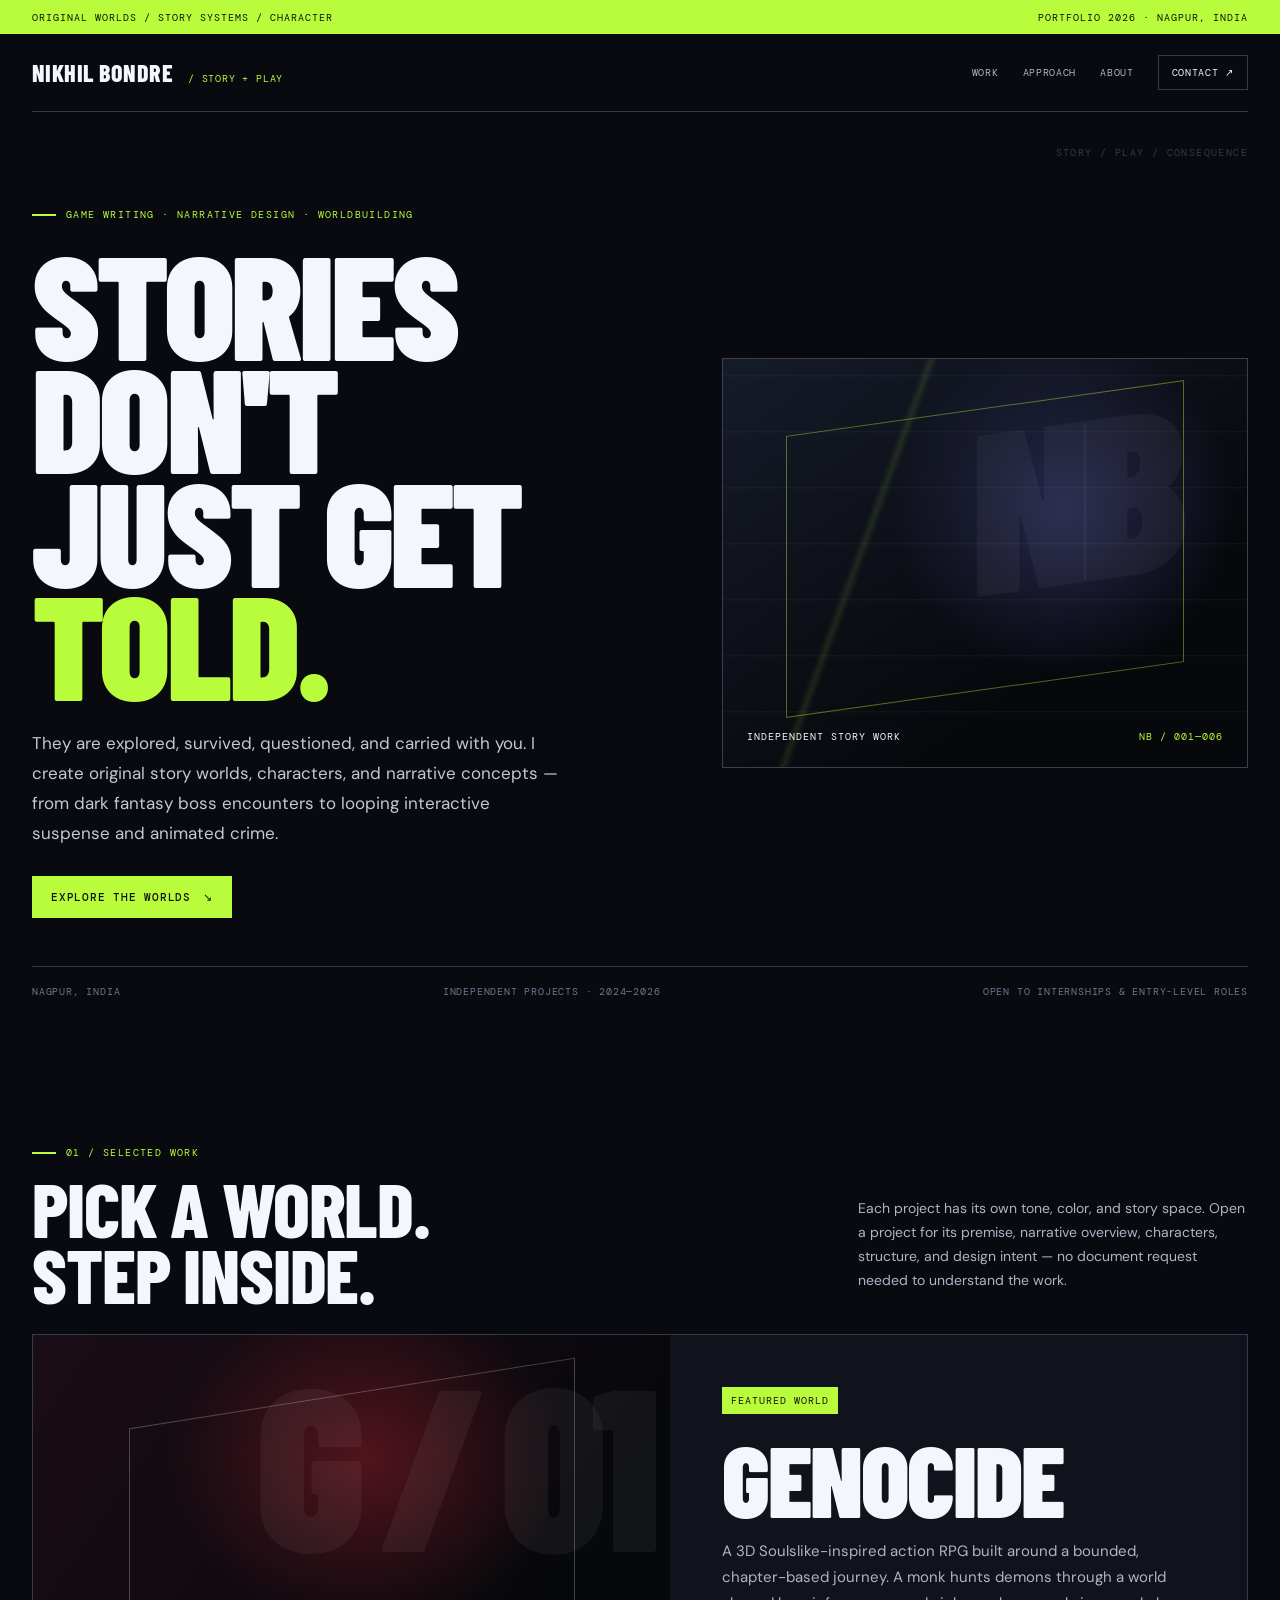
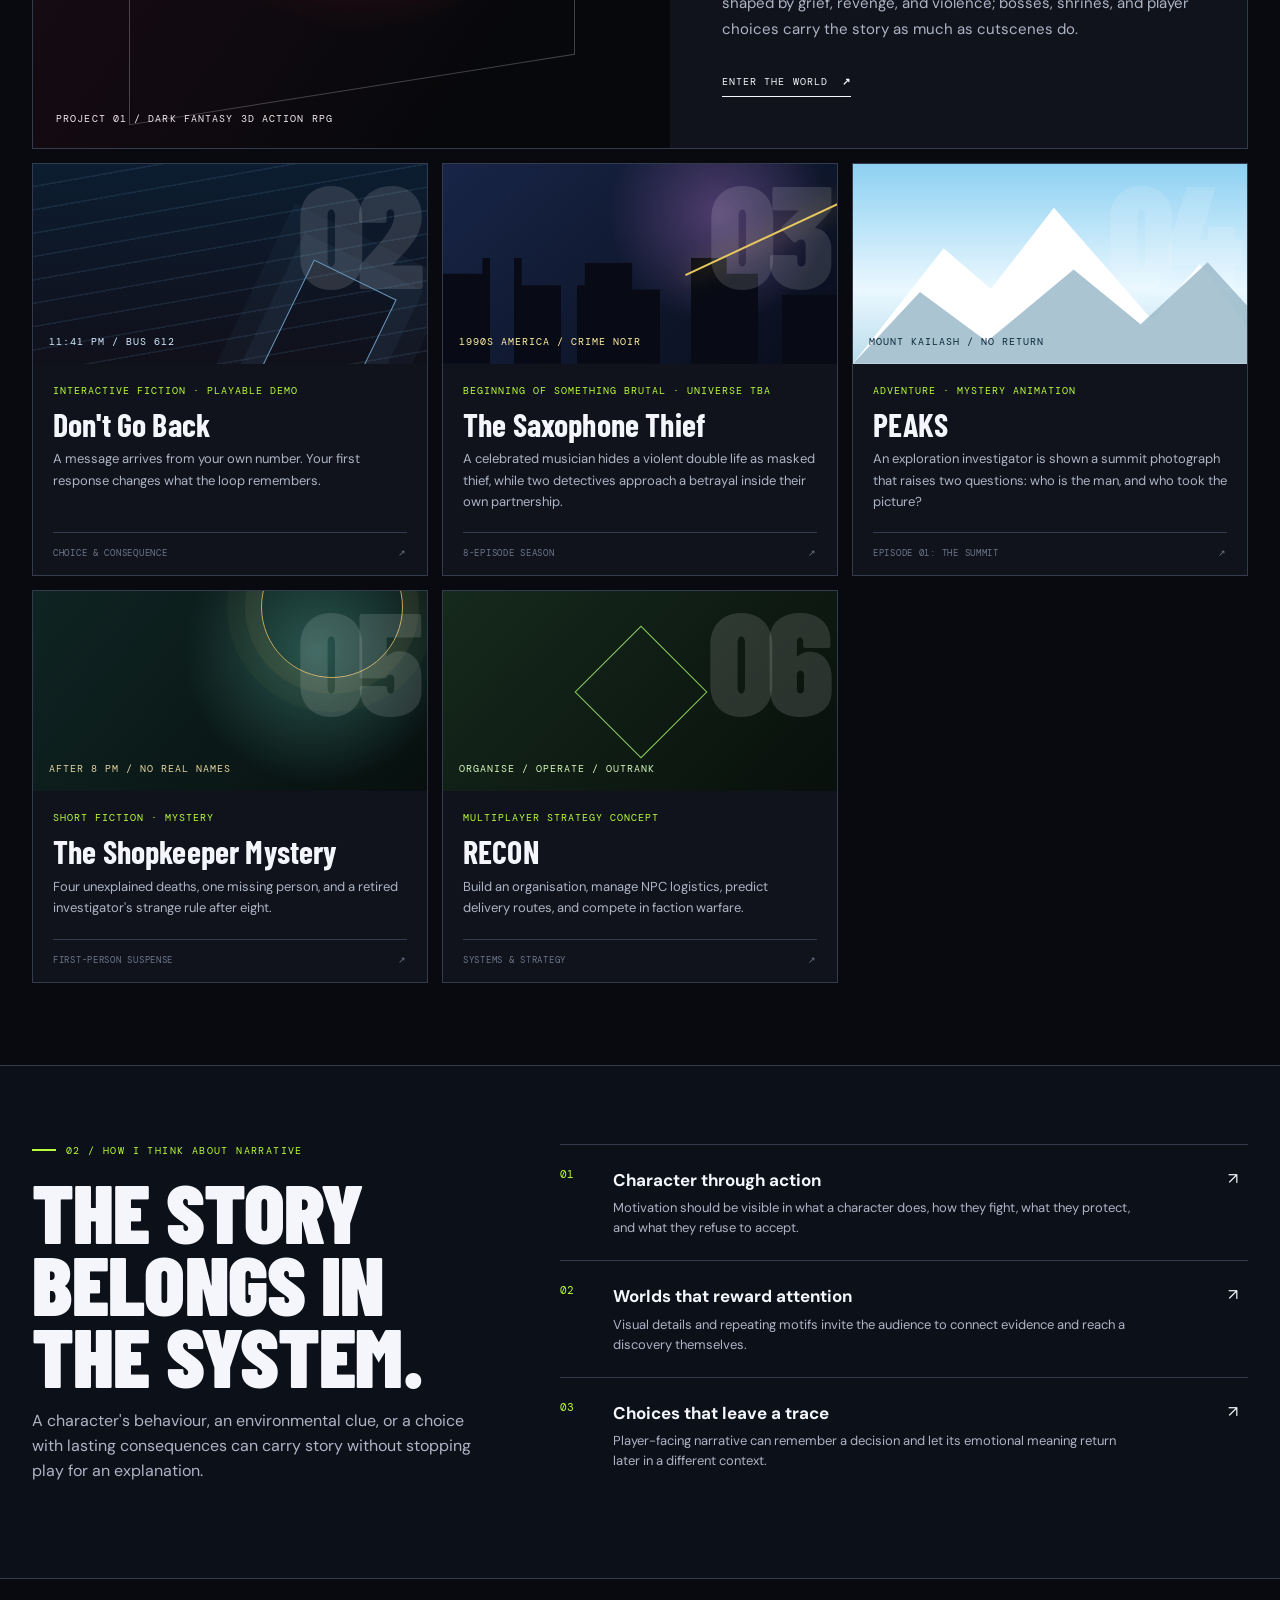
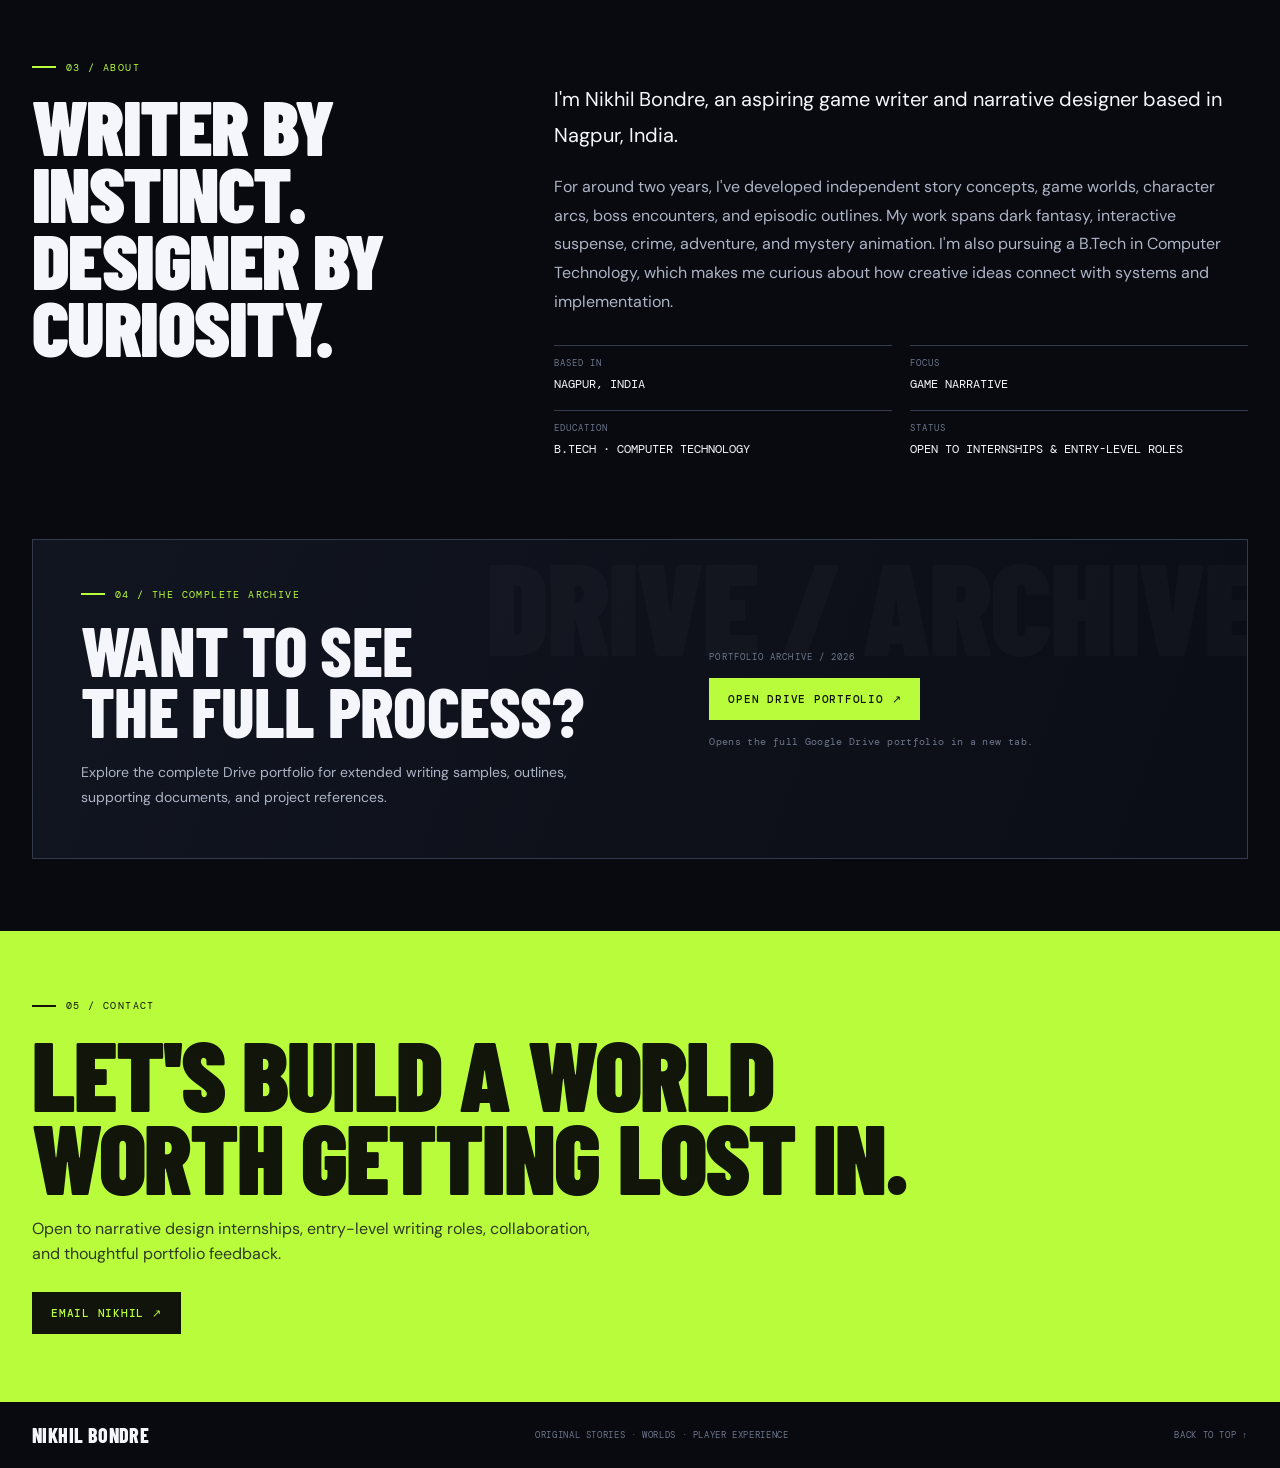
==== index.html @ 2c19df46 "Add files via upload" ====
<!doctype html><html lang="en"><head><meta charset="utf-8"><meta name="viewport" content="width=device-width,initial-scale=1"><meta name="description" content="Nikhil Bondre — original game narrative, interactive fiction, animation writing and worldbuilding."><meta name="theme-color" content="#080a10"><title>Nikhil Bondre — Game Writer & Narrative Designer | Nikhil Bondre</title><link rel="stylesheet" href="styles.css"></head><body class="theme-home" id="top"><div class="topline"><span>ORIGINAL WORLDS / STORY SYSTEMS / CHARACTER</span><span>PORTFOLIO 2026 · NAGPUR, INDIA</span></div><header class="nav wrap"><a class="brand" href="index.html">NIKHIL BONDRE<em> / STORY + PLAY</em></a><button class="menu-toggle" aria-expanded="false" aria-label="Open menu">MENU ☰</button><nav class="navlinks"><a href="index.html#work">WORK</a><a href="index.html#approach">APPROACH</a><a href="index.html#about">ABOUT</a><a class="contact-link" href="index.html#contact">CONTACT ↗</a></nav></header><main><section class="home-hero wrap"><div><div class="eyebrow">GAME WRITING · NARRATIVE DESIGN · WORLDBUILDING</div><h1>Stories don't<br>just get <span>told.</span></h1><p class="home-copy">They are explored, survived, questioned, and carried with you. I create original story worlds, characters, and narrative concepts — from dark fantasy boss encounters to looping interactive suspense and animated crime.</p><a class="button" href="#work">EXPLORE THE WORLDS <span>↘</span></a></div><div class="home-showcase"><div class="showcase-mark"></div><div class="showcase-caption"><span>INDEPENDENT STORY WORK</span><strong>NB / 001—006</strong></div></div><div class="hero-strip"><span>NAGPUR, INDIA</span><span>INDEPENDENT PROJECTS · 2024—2026</span><span>OPEN TO INTERNSHIPS & ENTRY-LEVEL ROLES</span></div></section>
<section class="section wrap" id="work"><div class="section-head"><div><div class="eyebrow">01 / SELECTED WORK</div><h2>Pick a world.<br>Step inside.</h2></div><p>Each project has its own tone, color, and story space. Open a project for its premise, narrative overview, characters, structure, and design intent — no document request needed to understand the work.</p></div>
<a class="feature-project" href="genocide.html"><div class="feature-art genocide-art"><span class="art-label">PROJECT 01 / DARK FANTASY 3D ACTION RPG</span></div><div class="feature-copy"><span class="tag">FEATURED WORLD</span><h3>GENOCIDE</h3><p>A 3D Soulslike-inspired action RPG built around a bounded, chapter-based journey. A monk hunts demons through a world shaped by grief, revenge, and violence; bosses, shrines, and player choices carry the story as much as cutscenes do.</p><span class="text-link">ENTER THE WORLD <b>↗</b></span></div></a>
<div class="project-grid">
<a class="project-card" href="dont-go-back.html"><div class="project-art loop-art"><span class="poster-index">02</span><span class="art-caption">11:41 PM / BUS 612</span></div><div class="card-info"><span class="meta">INTERACTIVE FICTION · PLAYABLE DEMO</span><h3>Don't Go Back</h3><p>A message arrives from your own number. Your first response changes what the loop remembers.</p><div class="card-bottom"><span>CHOICE & CONSEQUENCE</span><span>↗</span></div></div></a>
<a class="project-card" href="saxophone-thief.html"><div class="project-art noir-art"><span class="poster-index">03</span><span class="art-caption">1990s AMERICA / CRIME NOIR</span></div><div class="card-info"><span class="meta">BEGINNING OF SOMETHING BRUTAL · UNIVERSE TBA</span><h3>The Saxophone Thief</h3><p>A celebrated musician hides a violent double life as masked thief, while two detectives approach a betrayal inside their own partnership.</p><div class="card-bottom"><span>8-EPISODE SEASON</span><span>↗</span></div></div></a>
<a class="project-card" href="peaks.html"><div class="project-art peaks-art"><span class="poster-index">04</span><span class="art-caption">MOUNT KAILASH / NO RETURN</span></div><div class="card-info"><span class="meta">ADVENTURE · MYSTERY ANIMATION</span><h3>PEAKS</h3><p>An exploration investigator is shown a summit photograph that raises two questions: who is the man, and who took the picture?</p><div class="card-bottom"><span>EPISODE 01: THE SUMMIT</span><span>↗</span></div></div></a>
<a class="project-card" href="shopkeeper-mystery.html"><div class="project-art mystery-art"><span class="poster-index">05</span><span class="art-caption">AFTER 8 PM / NO REAL NAMES</span></div><div class="card-info"><span class="meta">SHORT FICTION · MYSTERY</span><h3>The Shopkeeper Mystery</h3><p>Four unexplained deaths, one missing person, and a retired investigator's strange rule after eight.</p><div class="card-bottom"><span>FIRST-PERSON SUSPENSE</span><span>↗</span></div></div></a>
<a class="project-card" href="recon.html"><div class="project-art recon-art"><span class="poster-index">06</span><span class="art-caption">ORGANISE / OPERATE / OUTRANK</span></div><div class="card-info"><span class="meta">MULTIPLAYER STRATEGY CONCEPT</span><h3>RECON</h3><p>Build an organisation, manage NPC logistics, predict delivery routes, and compete in faction warfare.</p><div class="card-bottom"><span>SYSTEMS & STRATEGY</span><span>↗</span></div></div></a>
</div></section>
<section class="approach" id="approach"><div class="wrap approach-grid"><div><div class="eyebrow">02 / HOW I THINK ABOUT NARRATIVE</div><h2>The story<br>belongs in<br>the system.</h2><p class="lead">A character's behaviour, an environmental clue, or a choice with lasting consequences can carry story without stopping play for an explanation.</p></div><div><article class="principle"><span class="idx">01</span><div><h3>Character through action</h3><p>Motivation should be visible in what a character does, how they fight, what they protect, and what they refuse to accept.</p></div><span>↗</span></article><article class="principle"><span class="idx">02</span><div><h3>Worlds that reward attention</h3><p>Visual details and repeating motifs invite the audience to connect evidence and reach a discovery themselves.</p></div><span>↗</span></article><article class="principle"><span class="idx">03</span><div><h3>Choices that leave a trace</h3><p>Player-facing narrative can remember a decision and let its emotional meaning return later in a different context.</p></div><span>↗</span></article></div></div></section>
<section class="section wrap" id="about"><div class="about-grid"><div><div class="eyebrow">03 / ABOUT</div><h2>Writer by instinct.<br>Designer by curiosity.</h2></div><div class="about-copy"><p class="lead">I'm Nikhil Bondre, an aspiring game writer and narrative designer based in Nagpur, India.</p><p>For around two years, I've developed independent story concepts, game worlds, character arcs, boss encounters, and episodic outlines. My work spans dark fantasy, interactive suspense, crime, adventure, and mystery animation. I'm also pursuing a B.Tech in Computer Technology, which makes me curious about how creative ideas connect with systems and implementation.</p><div class="facts"><div><span>BASED IN</span><strong>NAGPUR, INDIA</strong></div><div><span>FOCUS</span><strong>GAME NARRATIVE</strong></div><div><span>EDUCATION</span><strong>B.TECH · COMPUTER TECHNOLOGY</strong></div><div><span>STATUS</span><strong>OPEN TO INTERNSHIPS & ENTRY-LEVEL ROLES</strong></div></div></div></div></section>
<section class="drive-section" id="drive-portfolio"><div class="wrap drive-panel"><div class="drive-copy"><div class="eyebrow">04 / THE COMPLETE ARCHIVE</div><h2>Want to see<br>the full process?</h2><p>Explore the complete Drive portfolio for extended writing samples, outlines, supporting documents, and project references.</p></div><div class="drive-action"><span class="drive-index">PORTFOLIO ARCHIVE / 2026</span><a class="button" href="https://drive.google.com/drive/folders/1f-iVO3YMCcOyGl1gCghWWLnx4gB9Ek21?usp=drive_link" target="_blank" rel="noopener noreferrer">OPEN DRIVE PORTFOLIO ↗</a><small>Opens the full Google Drive portfolio in a new tab.</small></div></div></section><section class="contact" id="contact"><div class="wrap"><div class="eyebrow">05 / CONTACT</div><h2>Let's build a world<br>worth getting lost in.</h2><p>Open to narrative design internships, entry-level writing roles, collaboration, and thoughtful portfolio feedback.</p><a class="button" href="mailto:nikhilbondre.work@gmail.com?subject=Game%20Narrative%20%2F%20Writing%20Opportunity">EMAIL NIKHIL ↗</a></div></section></main><footer class="wrap"><a class="brand" href="index.html">NIKHIL BONDRE</a><span>ORIGINAL STORIES · WORLDS · PLAYER EXPERIENCE</span><a href="#top">BACK TO TOP ↑</a></footer><script src="script.js"></script></body></html>
---- styles.css ----
@import url('https://fonts.googleapis.com/css2?family=Barlow+Condensed:wght@500;600;700;800;900&family=DM+Mono:wght@400;500&family=DM+Sans:wght@400;500;600;700&family=Space+Grotesk:wght@400;500;600;700&display=swap');
:root{--bg:#080a10;--panel:#111520;--panel-2:#171c29;--ink:#f4f6fb;--muted:#adb4c5;--soft:#6d778b;--line:#333b4c;--accent:#b9fc3b;--accent2:#6258ff;--display:'Barlow Condensed',Impact,sans-serif;--sans:'Space Grotesk',Arial,sans-serif;--mono:'DM Mono',monospace;--body:'DM Sans',Arial,sans-serif;--max:1240px}
*{box-sizing:border-box}html{scroll-behavior:smooth;scroll-padding-top:90px}body{margin:0;background:var(--bg);color:var(--ink);font-family:var(--body);line-height:1.55;-webkit-font-smoothing:antialiased;overflow-x:hidden}a{color:inherit;text-decoration:none}button{font:inherit;cursor:pointer}.wrap{width:min(var(--max),calc(100% - 64px));margin-inline:auto}.topline{height:34px;background:var(--accent);color:#11150a;display:flex;justify-content:space-between;align-items:center;padding:0 max(32px,calc((100% - var(--max))/2));font:10px var(--mono);letter-spacing:.1em;text-transform:uppercase}.topline span:last-child{text-align:right}.nav{display:flex;align-items:center;justify-content:space-between;gap:20px;padding:21px 0;border-bottom:1px solid var(--line);position:relative;z-index:5}.brand{font:800 24px/1 var(--display);letter-spacing:.02em;text-transform:uppercase;white-space:nowrap}.brand em{color:var(--accent);font:10px var(--mono);font-style:normal;letter-spacing:.08em;margin-left:8px}.navlinks{display:flex;gap:24px;align-items:center;font:10px var(--mono);letter-spacing:.07em;text-transform:uppercase}.navlinks a{color:var(--muted);transition:color .2s}.navlinks a:hover{color:var(--accent)}.navlinks .contact-link{color:var(--ink);border:1px solid var(--line);padding:10px 13px}.menu-toggle{display:none;background:transparent;border:1px solid var(--line);color:var(--ink);padding:8px 10px}.eyebrow{font:10px var(--mono);letter-spacing:.14em;text-transform:uppercase;color:var(--accent);display:flex;align-items:center;gap:10px}.eyebrow:before{content:'';width:24px;height:2px;background:currentColor}.muted{color:var(--muted)}.text-link{display:inline-flex;gap:14px;align-items:center;font:10px var(--mono);text-transform:uppercase;letter-spacing:.11em;border-bottom:1px solid currentColor;padding-bottom:8px}.text-link:hover{color:var(--accent)}.button{display:inline-flex;align-items:center;justify-content:center;gap:12px;background:var(--accent);color:#10130b;padding:13px 18px;font:500 11px var(--mono);letter-spacing:.07em;text-transform:uppercase;border:1px solid var(--accent);transition:transform .2s,background .2s}.button:hover{transform:translateY(-2px);background:#d5ff7d}.button.outline{background:transparent;color:var(--ink);border-color:var(--line)}.button.outline:hover{border-color:var(--accent);color:var(--accent)}
/* Homepage: creative workspace, project tiles each use their own visual world. */
.home-hero{padding:96px 0 66px;position:relative;display:grid;grid-template-columns:1.1fr .9fr;gap:48px;align-items:center}.home-hero:after{content:'STORY / PLAY / CONSEQUENCE';position:absolute;right:0;top:34px;color:#32394a;font:10px var(--mono);letter-spacing:.14em}.home-hero h1{font:900 clamp(72px,11.5vw,150px)/.77 var(--display);letter-spacing:-.025em;text-transform:uppercase;margin:25px 0 30px;max-width:800px}.home-hero h1 span{color:var(--accent);display:block}.home-copy{font-size:17px;line-height:1.75;max-width:540px;color:#c2c8d5;margin-bottom:28px}.home-showcase{min-height:410px;position:relative;border:1px solid #3a4050;overflow:hidden;background:radial-gradient(circle at 65% 36%,#25264b 0,transparent 40%),linear-gradient(145deg,#161b29,#07080c 70%);display:flex;align-items:flex-end;padding:24px}.home-showcase:before{content:'';position:absolute;inset:0;background:linear-gradient(110deg,transparent 30%,rgba(185,252,59,.1) 31%,transparent 32%),repeating-linear-gradient(0deg,transparent 0 54px,rgba(255,255,255,.03) 55px 56px)}.showcase-mark{position:absolute;inset:12% 12% 19%;border:1px solid rgba(185,252,59,.4);transform:skewY(-8deg)}.showcase-mark:before{content:'NB';position:absolute;right:2%;top:1%;font:900 clamp(130px,18vw,230px)/.8 var(--display);color:rgba(255,255,255,.045);letter-spacing:-.06em}.showcase-caption{position:relative;z-index:1;display:flex;justify-content:space-between;gap:20px;width:100%;font:10px var(--mono);letter-spacing:.1em;text-transform:uppercase}.showcase-caption strong{color:var(--accent);font-weight:400}.hero-strip{grid-column:1/-1;display:flex;justify-content:space-between;gap:16px;flex-wrap:wrap;padding-top:18px;border-top:1px solid var(--line);color:var(--soft);font:10px var(--mono);letter-spacing:.08em;text-transform:uppercase}.section{padding:82px 0}.section-head{display:flex;justify-content:space-between;align-items:end;gap:30px;margin-bottom:28px}.section-head h2{font:800 clamp(42px,6vw,78px)/.86 var(--display);text-transform:uppercase;letter-spacing:-.015em;margin:15px 0 0}.section-head p{max-width:390px;color:var(--muted);font-size:14px;line-height:1.7}.feature-project{display:grid;grid-template-columns:1.05fr .95fr;min-height:395px;border:1px solid var(--line);background:#10131c;overflow:hidden;transition:border-color .2s,transform .2s}.feature-project:hover{border-color:var(--accent);transform:translateY(-3px)}.feature-art{position:relative;min-height:340px;display:flex;align-items:flex-end;padding:23px;isolation:isolate;overflow:hidden;background:#100e14}.feature-art.genocide-art{background:radial-gradient(ellipse at 52% 30%,rgba(137,27,41,.55),transparent 42%),linear-gradient(125deg,#1b0d15,#07080b 75%)}.feature-art.genocide-art:before{content:'G / 01';position:absolute;right:4%;top:8%;font:900 clamp(130px,18vw,235px)/.8 var(--display);color:rgba(255,255,255,.05);letter-spacing:-.07em}.feature-art:after{content:'';position:absolute;inset:14% 15%;border:1px solid rgba(255,255,255,.23);transform:skewY(-9deg);z-index:-1}.art-label{font:10px var(--mono);letter-spacing:.11em;color:#f0e9ed;text-transform:uppercase}.feature-copy{align-self:center;padding:clamp(26px,4vw,56px)}.tag{display:inline-block;font:10px var(--mono);letter-spacing:.1em;text-transform:uppercase;padding:7px 9px;background:var(--accent);color:#10130b}.feature-copy h3{font:900 clamp(56px,8vw,100px)/.82 var(--display);letter-spacing:-.02em;margin:23px 0 19px;text-transform:uppercase}.feature-copy p{color:var(--muted);font-size:15px;line-height:1.75;max-width:500px;margin:0 0 25px}.project-grid{display:grid;grid-template-columns:repeat(3,1fr);gap:14px;margin-top:14px}.project-card{border:1px solid var(--line);background:#10131b;display:flex;flex-direction:column;min-width:0;transition:transform .2s,border-color .2s}.project-card:hover{transform:translateY(-4px);border-color:var(--tile-accent,var(--accent))}.project-art{height:200px;position:relative;overflow:hidden;display:flex;align-items:flex-end;padding:16px;background:var(--tile-bg,#172133)}.project-art .poster-index{position:absolute;right:12px;top:2px;font:900 clamp(92px,12vw,145px)/.9 var(--display);color:rgba(255,255,255,.13);letter-spacing:-.06em}.project-art .art-caption{position:relative;z-index:2;font:10px var(--mono);letter-spacing:.1em;text-transform:uppercase;color:var(--poster-ink,#f5f7fa)}.project-art:before,.project-art:after{content:'';position:absolute;pointer-events:none}.project-art.loop-art{--tile-bg:#091421;--tile-accent:#8bc8f5;--poster-ink:#d4ecff;background:linear-gradient(180deg,#0c1d31,#10101a)}.loop-art:before{inset:0;background:repeating-linear-gradient(170deg,transparent 0 21px,rgba(125,186,232,.11) 22px 23px)}.loop-art:after{width:90px;height:150px;right:15%;bottom:-60px;border:1px solid #6b9cc3;transform:rotate(26deg);box-shadow:0 0 0 20px rgba(101,153,196,.07),0 0 0 42px rgba(101,153,196,.05)}.project-art.peaks-art{--tile-bg:#8ec9e9;--tile-accent:#8bcff2;--poster-ink:#09283b;background:linear-gradient(#8ed0f2,#eaf8ff 63%,#b9ddeb)}.peaks-art:before{bottom:0;left:0;width:100%;height:78%;background:#fff;clip-path:polygon(0 100%,23% 26%,35% 52%,51% 0,76% 72%,88% 36%,100% 76%,100% 100%)}.peaks-art:after{bottom:0;left:0;width:100%;height:62%;background:#9dbacb;clip-path:polygon(0 100%,17% 42%,34% 82%,56% 24%,73% 68%,90% 18%,100% 53%,100% 100%);opacity:.85}.project-art.noir-art{--tile-bg:#111629;--tile-accent:#e6c65f;--poster-ink:#fff0a3;background:radial-gradient(circle at 70% 25%,#4f3d6f,transparent 35%),linear-gradient(140deg,#182547,#080d1a)}.noir-art:before{inset:auto 0 0;height:53%;background:linear-gradient(90deg,#080b15 0 12%,transparent 12% 18%,#080b15 18% 30%,transparent 30% 34%,#080b15 34% 55%,transparent 55% 63%,#080b15 63% 80%,transparent 80% 86%,#080b15 86%);clip-path:polygon(0 15%,10% 15%,10% 0,20% 0,20% 26%,36% 26%,36% 5%,48% 5%,48% 30%,62% 30%,62% 0,72% 0,72% 15%,85% 15%,85% 35%,100% 35%,100% 100%,0 100%)}.noir-art:after{width:180px;height:2px;background:#e6c65f;box-shadow:0 0 24px #f0bf52;top:36%;right:-20px;transform:rotate(-25deg)}.project-art.mystery-art{--tile-bg:#0c1a19;--tile-accent:#ceae60;--poster-ink:#e4d3a1;background:radial-gradient(circle at 72% 30%,#29564e,transparent 42%),linear-gradient(130deg,#0f2422,#07100f)}.mystery-art:before{width:140px;height:140px;border:1px solid #c7a85d;border-radius:50%;top:-55px;right:24px;box-shadow:0 0 0 16px rgba(199,168,93,.08),0 0 0 34px rgba(199,168,93,.04)}.project-art.recon-art{--tile-bg:#101912;--tile-accent:#b6ef6b;--poster-ink:#d6f7bb;background:linear-gradient(135deg,#16291d,#08100b)}.recon-art:before{inset:14px;background:linear-gradient(90deg,transparent 49%,rgba(160,234,110,.2) 50%,transparent 51%),linear-gradient(0deg,transparent 49%,rgba(160,234,110,.2) 50%,transparent 51%);background-size:36px 36px}.recon-art:after{width:92px;height:92px;border:1px solid #8bcf5b;left:calc(50% - 46px);top:calc(50% - 46px);transform:rotate(45deg)}.card-info{padding:20px 20px 16px;display:flex;flex-direction:column;flex:1}.card-info .meta{color:var(--tile-accent,var(--accent));font:10px var(--mono);letter-spacing:.1em;text-transform:uppercase}.card-info h3{font:700 32px/.98 var(--display);letter-spacing:.005em;margin:12px 0 8px}.card-info p{color:var(--muted);font-size:13px;line-height:1.65;margin:0 0 20px}.card-bottom{margin-top:auto;padding-top:14px;border-top:1px solid var(--line);display:flex;justify-content:space-between;gap:16px;color:var(--soft);font:9px var(--mono);letter-spacing:.08em;text-transform:uppercase}
.approach{background:#0c1018;border-block:1px solid var(--line)}.approach-grid{display:grid;grid-template-columns:.8fr 1.2fr;gap:70px;padding:78px 0}.approach-grid h2{font:900 clamp(48px,7vw,84px)/.86 var(--display);letter-spacing:-.01em;text-transform:uppercase;margin:18px 0}.approach-grid .lead{color:var(--muted);max-width:440px}.principle{display:grid;grid-template-columns:38px 1fr 20px;gap:15px;border-top:1px solid var(--line);padding:22px 0}.principle .idx{font:11px var(--mono);color:var(--accent)}.principle h3{font-size:17px;margin:0 0 5px}.principle p{font-size:13px;color:var(--muted);margin:0;max-width:520px}.about-grid{display:grid;grid-template-columns:.8fr 1.2fr;gap:60px}.about-grid h2{font:900 clamp(48px,7vw,78px)/.86 var(--display);letter-spacing:-.02em;text-transform:uppercase;margin:18px 0}.about-copy{color:var(--muted);line-height:1.8}.about-copy .lead{color:var(--ink);font-size:20px}.facts{display:grid;grid-template-columns:1fr 1fr;gap:18px;margin-top:28px}.facts div{border-top:1px solid var(--line);padding-top:11px}.facts span{display:block;color:var(--soft);font:9px var(--mono);letter-spacing:.1em}.facts strong{display:block;color:var(--ink);font:12px var(--mono);margin-top:7px}.contact{background:var(--accent);color:#11150a;padding:68px 0}.contact .eyebrow{color:#11150a}.contact h2{font:900 clamp(52px,8vw,98px)/.84 var(--display);letter-spacing:-.02em;text-transform:uppercase;margin:20px 0}.contact p{max-width:560px;color:#2e3a21;margin-bottom:25px}.contact .button{background:#10140a;border-color:#10140a;color:var(--accent)}footer{display:flex;justify-content:space-between;align-items:center;gap:18px;padding:23px 0;color:var(--soft);font:9px var(--mono);letter-spacing:.07em;text-transform:uppercase}footer .brand{color:var(--ink);font-size:20px}footer .brand em{display:none}
/* Shared project page layout; each page overrides the palette and its art. */
.project-hero{padding:38px 0 36px;position:relative}.back{font:10px var(--mono);letter-spacing:.08em;text-transform:uppercase;color:var(--accent)}.project-hero .eyebrow{margin-top:42px}.project-title{font:900 clamp(76px,13vw,168px)/.76 var(--display);letter-spacing:-.01em;text-transform:uppercase;margin:22px 0 24px}.project-dek{font-size:18px;color:var(--muted);line-height:1.7;max-width:780px;margin:0}.project-meta{display:flex;gap:9px;flex-wrap:wrap;margin-top:24px}.project-meta span{font:9px var(--mono);letter-spacing:.08em;padding:8px 10px;border:1px solid var(--line);color:var(--muted);text-transform:uppercase}.project-banner{margin-top:34px;min-height:220px;border:1px solid var(--line);position:relative;overflow:hidden;display:flex;align-items:flex-end;padding:23px;background:var(--banner-bg,linear-gradient(145deg,#151a25,#090b11))}.project-banner:before,.project-banner:after{content:'';position:absolute;pointer-events:none}.project-banner .banner-label{position:relative;z-index:1;font:10px var(--mono);letter-spacing:.12em;text-transform:uppercase;color:var(--banner-ink,var(--ink))}.page-content{display:grid;grid-template-columns:minmax(0,1fr) 270px;gap:54px;padding:48px 0 74px}.prose{max-width:880px;color:var(--muted);line-height:1.8;font-size:15px}.prose>h2{font:800 clamp(36px,4.3vw,56px)/.9 var(--display);text-transform:uppercase;letter-spacing:-.01em;color:var(--ink);margin:58px 0 18px}.prose>h2:first-child{margin-top:0}.prose h3{font:700 26px/1 var(--display);text-transform:uppercase;color:var(--accent);margin:32px 0 12px}.prose strong{color:var(--ink)}.prose p{margin:0 0 16px}.prose ul{padding-left:21px}.prose li{padding-left:5px;margin:7px 0}.prose li::marker{color:var(--accent)}.prose blockquote{margin:30px 0;padding:14px 0 14px 22px;border-left:3px solid var(--accent);font:600 clamp(24px,3.1vw,37px)/1.2 var(--display);color:var(--ink)}.chapter-list{display:grid;gap:10px;margin:24px 0}.chapter{border:1px solid var(--line);background:var(--panel);padding:18px 20px;display:grid;grid-template-columns:50px 1fr;gap:14px}.chapter .num{font:14px var(--mono);color:var(--accent)}.chapter h3{font:700 23px/1 var(--display);margin:0 0 7px;color:var(--ink);text-transform:uppercase}.chapter p{margin:0;font-size:13px}.fact-panel{border:1px solid var(--line);background:var(--panel);padding:20px;margin:0 0 14px}.fact-panel h3{font:700 24px/1 var(--display);text-transform:uppercase;margin:0 0 13px;color:var(--ink)}.fact-panel p,.fact-panel li{font-size:12px;color:var(--muted);line-height:1.65}.fact-panel ul{padding-left:18px;margin-bottom:0}.fact-kv{padding:12px 0;border-top:1px solid var(--line)}.fact-kv span{display:block;font:9px var(--mono);letter-spacing:.1em;color:var(--soft);text-transform:uppercase}.fact-kv strong{display:block;margin-top:5px;font:12px var(--mono);color:var(--ink)}.video-frame{width:100%;aspect-ratio:16/9;position:relative;overflow:hidden;border:1px solid var(--line);background:#020306;margin:24px 0 10px}.video-frame video{width:100%;height:100%;object-fit:contain;display:block;background:#020306}.video-caption{display:flex;justify-content:space-between;gap:16px;font:9px var(--mono);letter-spacing:.09em;text-transform:uppercase;color:var(--soft);margin-bottom:30px}.mini-timeline{border-left:1px solid var(--accent);margin:25px 0;padding-left:21px}.mini-timeline article{position:relative;margin:0 0 24px}.mini-timeline article:before{content:'';position:absolute;width:7px;height:7px;left:-25px;top:7px;background:var(--accent)}.mini-timeline h3{margin:0 0 7px}.mini-timeline p{margin:0}.next-project{display:flex;justify-content:space-between;gap:20px;border-top:1px solid var(--line);padding:23px 0 28px;font:10px var(--mono);letter-spacing:.08em;text-transform:uppercase;color:var(--muted)}.next-project a:hover{color:var(--accent)}
/* Per-project world palettes */
.theme-genocide{--bg:#080609;--panel:#130e14;--panel-2:#20131a;--ink:#f5f0f1;--muted:#b7aab1;--soft:#806e77;--line:#3b2731;--accent:#ef4a48;--accent2:#9d1e36;--banner-bg:radial-gradient(ellipse at 68% 29%,rgba(165,28,48,.5),transparent 32%),linear-gradient(130deg,#211017,#080609 78%)}.theme-genocide .project-banner:before{content:'GENJO';position:absolute;right:4%;top:-15%;font:900 clamp(100px,17vw,210px)/1 var(--display);color:rgba(245,240,241,.05);letter-spacing:-.02em}.theme-genocide .project-banner:after{inset:15% 13%;border:1px solid rgba(239,74,72,.37);transform:skewY(-8deg)}.theme-peaks{--bg:#eff8fc;--panel:#fff;--panel-2:#e1f1f9;--ink:#103049;--muted:#4b6c80;--soft:#6f8fa0;--line:#c4dce8;--accent:#148fca;--accent2:#85d3f2;--banner-bg:linear-gradient(180deg,#7fc8ed 0%,#dbf2ff 64%,#fff 64%)}.theme-peaks .topline{background:#a4e1f7;color:#0c3850}.theme-peaks .brand em{color:#148fca}.theme-peaks .navlinks a{color:#4b6c80}.theme-peaks .navlinks a:hover{color:#0875aa}.theme-peaks .project-banner:before{content:'';position:absolute;bottom:0;left:0;width:100%;height:95%;background:#fff;clip-path:polygon(0 100%,20% 39%,33% 59%,51% 0,66% 56%,81% 23%,100% 64%,100% 100%)}.theme-peaks .project-banner:after{content:'';position:absolute;bottom:0;left:0;width:100%;height:72%;background:#99c8df;clip-path:polygon(0 100%,17% 48%,32% 84%,52% 16%,71% 72%,86% 35%,100% 57%,100% 100%);opacity:.9}.theme-peaks .project-banner .banner-label{color:#12364d}.theme-peaks .navlinks .contact-link{border-color:#9dc7da;color:#103049}.theme-peaks .button{color:white}.theme-peaks footer .brand{color:#103049}.theme-noir{--bg:#080d1c;--panel:#0e1730;--panel-2:#192443;--ink:#f8f4df;--muted:#b7c0d8;--soft:#7380a3;--line:#303b5d;--accent:#f2ce55;--accent2:#d14b7e;--banner-bg:radial-gradient(circle at 76% 16%,rgba(117,82,154,.7),transparent 18%),linear-gradient(155deg,#1e2f5c,#080d1c 72%)}.theme-noir .project-title{font-size:clamp(63px,10vw,132px);text-shadow:4px 4px 0 #76294c}.theme-noir .project-banner:before{content:'';position:absolute;bottom:0;left:0;right:0;height:68%;background:linear-gradient(90deg,#070b18 0 10%,transparent 10% 15%,#070b18 15% 25%,transparent 25% 31%,#070b18 31% 43%,transparent 43% 51%,#070b18 51% 67%,transparent 67% 71%,#070b18 71% 85%,transparent 85% 89%,#070b18 89%);clip-path:polygon(0 35%,8% 35%,8% 0,17% 0,17% 24%,30% 24%,30% 4%,38% 4%,38% 31%,53% 31%,53% 0,63% 0,63% 20%,78% 20%,78% 43%,100% 43%,100% 100%,0 100%)}.theme-noir .project-banner:after{width:44%;height:2px;right:-2%;top:46%;background:var(--accent);box-shadow:0 0 25px var(--accent);transform:rotate(-17deg)}.theme-loop{--bg:#070e17;--panel:#0c1927;--panel-2:#122338;--ink:#eaf5ff;--muted:#a9bfd0;--soft:#617c94;--line:#253d51;--accent:#8bcff7;--accent2:#ffbb62;--banner-bg:repeating-linear-gradient(170deg,rgba(110,166,205,.1) 0 1px,transparent 1px 30px),linear-gradient(135deg,#102a40,#070e17 72%)}.theme-loop .project-banner:before{content:'41';position:absolute;right:6%;top:-17%;font:900 clamp(140px,23vw,290px)/1 var(--display);color:rgba(139,207,247,.08)}.theme-loop .project-banner:after{inset:12% 20%;border:1px solid rgba(139,207,247,.38);transform:rotate(-5deg)}.theme-recon{--bg:#09110c;--panel:#111e15;--panel-2:#192b1d;--ink:#e9f4e9;--muted:#afc1ae;--soft:#708a72;--line:#304634;--accent:#b8ef72;--accent2:#dcab54;--banner-bg:linear-gradient(90deg,transparent 49%,rgba(184,239,114,.13) 50%,transparent 51%),linear-gradient(0deg,transparent 49%,rgba(184,239,114,.13) 50%,transparent 51%),linear-gradient(135deg,#15271a,#070d09);background-size:auto,auto,auto}.theme-recon .project-banner{background-size:40px 40px,40px 40px,auto}.theme-recon .project-banner:before{content:'R / 06';position:absolute;right:4%;top:5%;font:900 clamp(100px,15vw,180px)/1 var(--display);color:rgba(184,239,114,.05)}.theme-mystery{--bg:#0b1514;--panel:#101f1e;--panel-2:#182b28;--ink:#f0eee4;--muted:#bdc7bb;--soft:#788c80;--line:#304943;--accent:#d4b25d;--accent2:#4a8977;--banner-bg:radial-gradient(circle at 75% 15%,rgba(212,178,93,.24),transparent 27%),linear-gradient(135deg,#18312c,#08100f 75%)}.theme-mystery .project-banner:before{content:'';position:absolute;width:160px;height:160px;border:1px solid rgba(212,178,93,.7);border-radius:50%;right:12%;top:-50px;box-shadow:0 0 0 20px rgba(212,178,93,.06),0 0 0 45px rgba(212,178,93,.03)}
/* text-based playable narrative */
.demo-shell{max-width:900px;margin:35px 0 0;border:1px solid var(--line);background:linear-gradient(180deg,rgba(139,207,247,.035),transparent 220px),var(--panel);position:relative;overflow:hidden}.demo-top{padding:14px 20px;border-bottom:1px solid var(--line);display:flex;justify-content:space-between;gap:16px;align-items:center;font:9px var(--mono);letter-spacing:.12em;text-transform:uppercase;color:var(--soft)}.demo-top .live{color:var(--accent)}.demo-body{padding:clamp(22px,5vw,48px);min-height:280px}.demo-time{font:11px var(--mono);letter-spacing:.14em;color:var(--accent);margin-bottom:15px}.demo-narration{font-size:17px;line-height:1.9;color:var(--ink);white-space:pre-line;max-width:700px}.demo-narration p{margin:0 0 15px}.demo-dialogue{color:var(--accent);font:500 15px/1.8 var(--mono);white-space:pre-line;margin:18px 0}.demo-choices{display:grid;gap:10px;margin-top:28px}.choice-btn{width:100%;text-align:left;background:transparent;color:var(--ink);border:1px solid var(--line);padding:15px 17px;display:flex;gap:14px;align-items:flex-start;transition:background .2s,border-color .2s}.choice-btn:hover{background:var(--panel-2);border-color:var(--accent)}.choice-btn .choice-letter{font:11px var(--mono);color:var(--accent);padding-top:2px}.demo-start{display:flex;flex-wrap:wrap;gap:12px;margin-top:24px}.demo-status{font:10px var(--mono);color:var(--soft);letter-spacing:.06em;margin-top:22px}.demo-ending{border-top:1px solid var(--line);margin-top:30px;padding-top:25px}.demo-ending blockquote{margin:0 0 12px;font:700 clamp(32px,5vw,58px)/.94 var(--display);letter-spacing:-.01em;color:var(--accent);border:0;padding:0}.demo-ending p{color:var(--muted)}.rain-strip{height:6px;background:repeating-linear-gradient(100deg,transparent 0 18px,rgba(139,207,247,.55) 19px 20px,transparent 21px 36px)}

.genjo-showcase{position:relative;min-height:360px;isolation:isolate;overflow:hidden;border:1px solid var(--line);margin:25px 0 12px;background:#050306;display:flex;align-items:flex-end}.genjo-showcase>video{position:absolute;z-index:-2;inset:0;width:100%;height:100%;object-fit:cover;opacity:.58;background:#050306}.genjo-showcase:after{content:'';position:absolute;z-index:-1;inset:0;background:linear-gradient(90deg,rgba(8,6,9,.98) 0%,rgba(8,6,9,.74) 45%,rgba(8,6,9,.15) 100%),linear-gradient(0deg,rgba(8,6,9,.75),transparent 62%)}.genjo-overlay{padding:clamp(22px,4vw,42px);max-width:690px}.genjo-overlay .eyebrow{margin:0 0 16px}.genjo-overlay h2{font:900 clamp(52px,8vw,90px)/.82 var(--display);text-transform:uppercase;letter-spacing:-.02em;color:var(--ink);margin:0 0 16px}.genjo-overlay h2 span{display:block;color:var(--accent);font-size:.54em;letter-spacing:.02em;margin-top:12px}.genjo-overlay p{max-width:510px;color:#d0c1c8;line-height:1.7;margin:0 0 14px}.genjo-media-note{font:9px var(--mono);letter-spacing:.1em;color:var(--soft);margin:0 0 18px}.genjo-overlay .button{font-size:9px;padding:10px 12px}

@media(max-width:900px){.wrap{width:calc(100% - 40px)}.topline{padding-inline:20px}.navlinks{gap:14px}.home-hero{grid-template-columns:1fr;gap:25px;padding-top:84px}.home-showcase{min-height:290px}.home-hero:after{top:20px}.hero-strip{margin-top:8px}.feature-project{grid-template-columns:1fr}.feature-art{min-height:280px}.project-grid{grid-template-columns:repeat(2,minmax(0,1fr))}.approach-grid,.about-grid{grid-template-columns:1fr;gap:32px}.page-content{grid-template-columns:1fr;gap:28px}.sidebar{display:grid;grid-template-columns:repeat(2,minmax(0,1fr));gap:12px}}
@media(max-width:620px){.genjo-showcase{min-height:300px}.genjo-overlay h2{font-size:60px}.wrap{width:calc(100% - 32px)}.topline{font-size:8px;padding-inline:16px}.topline span:last-child{max-width:50%}.nav{padding:16px 0}.brand{font-size:21px}.menu-toggle{display:block}.navlinks{display:none;position:absolute;left:0;right:0;top:100%;background:var(--panel);border:1px solid var(--line);padding:15px;flex-direction:column;align-items:stretch;gap:0}.navlinks.open{display:flex}.navlinks a{padding:13px 8px}.navlinks .contact-link{text-align:center;margin-top:5px}.home-hero{padding:70px 0 43px}.home-hero h1{font-size:clamp(66px,19vw,105px)}.home-copy{font-size:15px}.home-showcase{min-height:235px;padding:15px}.hero-strip{font-size:8px}.section{padding:58px 0}.section-head{align-items:start;flex-direction:column;gap:10px}.section-head h2{font-size:54px}.project-grid{grid-template-columns:1fr}.project-art{height:180px}.card-info h3{font-size:32px}.feature-copy{padding:25px}.feature-copy h3{font-size:70px}.approach-grid{padding:55px 0}.about-grid h2{font-size:56px}.facts{grid-template-columns:1fr}.contact{padding:54px 0}.contact h2{font-size:58px}footer{flex-wrap:wrap;font-size:8px}footer>span{order:3;width:100%}.project-hero{padding-top:28px}.project-hero .eyebrow{margin-top:32px}.project-title{font-size:clamp(67px,19vw,110px)}.project-dek{font-size:16px}.project-banner{min-height:165px}.page-content{padding:35px 0 55px}.prose>h2{font-size:42px;margin-top:42px}.sidebar{grid-template-columns:1fr}.next-project{font-size:8px}.chapter{grid-template-columns:33px 1fr;padding:15px}.theme-noir .project-title{font-size:clamp(56px,15.5vw,95px)}.demo-body{padding:22px 17px}.demo-narration{font-size:15px}.demo-top{padding:12px;font-size:8px}}


/* V4.1 refinements: Drive archive links, project status, universe note, and phone ergonomics. */
.drive-section{padding:0 0 72px;background:var(--bg)}
.drive-panel{display:grid;grid-template-columns:1.1fr .9fr;gap:30px;align-items:center;border:1px solid var(--line);background:linear-gradient(110deg,var(--panel),rgba(17,21,32,.35));padding:clamp(24px,4vw,48px);position:relative;overflow:hidden}
.drive-panel:after{content:'DRIVE / ARCHIVE';position:absolute;right:-1%;top:2%;font:900 clamp(60px,11vw,130px)/.9 var(--display);letter-spacing:-.02em;color:rgba(255,255,255,.025);pointer-events:none}
.drive-copy,.drive-action{position:relative;z-index:1}
.drive-copy h2{font:800 clamp(40px,5.5vw,70px)/.88 var(--display);text-transform:uppercase;letter-spacing:-.01em;margin:18px 0}
.drive-copy p{max-width:550px;color:var(--muted);font-size:14px;line-height:1.8;margin:0}
.drive-action{display:flex;align-items:flex-start;flex-direction:column;gap:15px}
.drive-index,.drive-action small,.project-drive-kicker{font:9px var(--mono);letter-spacing:.12em;text-transform:uppercase;color:var(--soft)}
.drive-action small{letter-spacing:.035em;text-transform:none;font-size:10px}
.project-drive{display:flex;justify-content:space-between;align-items:center;gap:22px;padding-top:22px;padding-bottom:22px;margin-top:24px;margin-bottom:12px;border-top:1px solid var(--line);border-bottom:1px solid var(--line)}
.project-drive>div{display:flex;flex-direction:column;gap:5px;min-width:0}
.project-drive small{font-size:11px;color:var(--soft);line-height:1.5}
.project-drive>a{font:10px var(--mono);letter-spacing:.07em;color:var(--muted);text-decoration:underline;text-decoration-color:var(--line);text-underline-offset:5px;flex-shrink:0}
.project-drive>a:hover{color:var(--accent);text-decoration-color:currentColor}
.development-note{margin:30px 0 40px;border-left:3px solid var(--accent);padding:22px 24px;background:linear-gradient(90deg,rgba(239,74,72,.085),transparent 90%)}
.development-note .eyebrow{margin-bottom:12px}
.development-note h2{font:800 clamp(30px,4vw,44px)/.95 var(--display);text-transform:uppercase;margin:0 0 11px;letter-spacing:-.01em}
.development-note p{color:var(--muted);margin:0;max-width:720px;line-height:1.8}
.universe-note{display:flex;flex-wrap:wrap;align-items:center;gap:10px 18px;margin:18px 0 18px;font:10px var(--mono);letter-spacing:.1em;text-transform:uppercase}
.universe-note strong{color:var(--accent)}
.universe-note span{color:var(--soft)}
.theme-noir .universe-note strong{color:var(--accent)}

@media(max-width:760px){
  .nav{gap:12px}
  .menu-toggle{display:block}
  .navlinks{display:none;position:absolute;left:0;right:0;top:100%;background:var(--panel);border:1px solid var(--line);padding:12px;flex-direction:column;align-items:stretch;gap:0;box-shadow:0 16px 30px rgba(0,0,0,.25)}
  .navlinks.open{display:flex}
  .navlinks a{padding:13px 9px}
  .navlinks .contact-link{text-align:center;margin-top:5px}
}
@media(max-width:620px){
  .drive-section{padding-bottom:52px}
  .drive-panel{grid-template-columns:1fr;gap:24px;padding:24px 20px}
  .drive-copy h2{font-size:52px}
  .drive-action{width:100%}
  .drive-action .button{width:100%;min-height:46px}
  .project-drive{align-items:flex-start;flex-direction:column;gap:14px;padding-top:18px;padding-bottom:18px}
  .project-drive>a{font-size:9px;line-height:1.7;overflow-wrap:anywhere}
  .development-note{padding:18px 16px;margin:24px 0 32px}
  .development-note h2{font-size:36px}
  .universe-note{align-items:flex-start;flex-direction:column;gap:7px;font-size:9px;line-height:1.6}
}
@media(max-width:420px){
  .wrap{width:calc(100% - 28px)}
  .topline{height:auto;min-height:34px;gap:4px 12px;flex-wrap:wrap;font-size:7px;letter-spacing:.07em;padding:7px 14px;line-height:1.4}
  .topline span:last-child{max-width:none;text-align:left}
  .brand{font-size:19px}
  .brand em{display:none}
  .menu-toggle{font-size:11px;padding:9px 10px;min-height:40px}
  .home-hero{padding-top:62px}
  .home-hero h1{font-size:clamp(58px,18vw,76px);line-height:.84;overflow-wrap:normal}
  .home-hero:after{font-size:8px;letter-spacing:.08em}
  .home-showcase{min-height:205px}
  .showcase-caption{font-size:8px;letter-spacing:.05em;gap:8px;flex-wrap:wrap}
  .section-head h2{font-size:48px}
  .feature-art{min-height:210px;padding:16px}
  .feature-copy h3{font-size:61px}
  .feature-copy{padding:21px 18px}
  .project-art{height:160px}
  .card-info{padding:17px 16px 14px}
  .card-info h3{font-size:30px;overflow-wrap:anywhere}
  .about-grid h2{font-size:47px}
  .contact h2{font-size:48px}
  .project-title{font-size:clamp(54px,17vw,78px);overflow-wrap:anywhere}
  .theme-noir .project-title{font-size:clamp(46px,14.3vw,72px)}
  .project-meta{gap:7px}
  .project-meta span{font-size:8px;letter-spacing:.045em;max-width:100%;overflow-wrap:anywhere}
  .project-banner{min-height:140px}
  .banner-label{font-size:8px;letter-spacing:.07em}
  .prose>h2{font-size:37px}
  .prose p,.prose li{font-size:14px}
  .fact-panel{padding:17px}
  .chapter{grid-template-columns:27px minmax(0,1fr);gap:10px;padding:14px}
  .chapter h3{font-size:18px}
  .genjo-showcase{min-height:310px}
  .genjo-overlay{padding:18px 15px}
  .genjo-overlay h2{font-size:49px}
  .genjo-media-note{font-size:8px;line-height:1.6}
  .button{min-height:44px;padding:12px 14px;max-width:100%;white-space:normal;text-align:center;line-height:1.4}
  .demo-top{align-items:flex-start;flex-direction:column;gap:6px}
  .demo-body{padding:19px 15px}
  .demo-narration{font-size:14px;line-height:1.8}
  .choice-btn{padding:13px 12px;gap:10px;font-size:13px}
  .next-project{align-items:flex-start;flex-wrap:wrap;gap:12px}
  footer{gap:14px;padding-bottom:18px}
  footer .brand{font-size:20px}
}
@media(prefers-reduced-motion:reduce){html{scroll-behavior:auto}*,*::before,*::after{animation-duration:.01ms!important;animation-iteration-count:1!important;transition-duration:.01ms!important}}
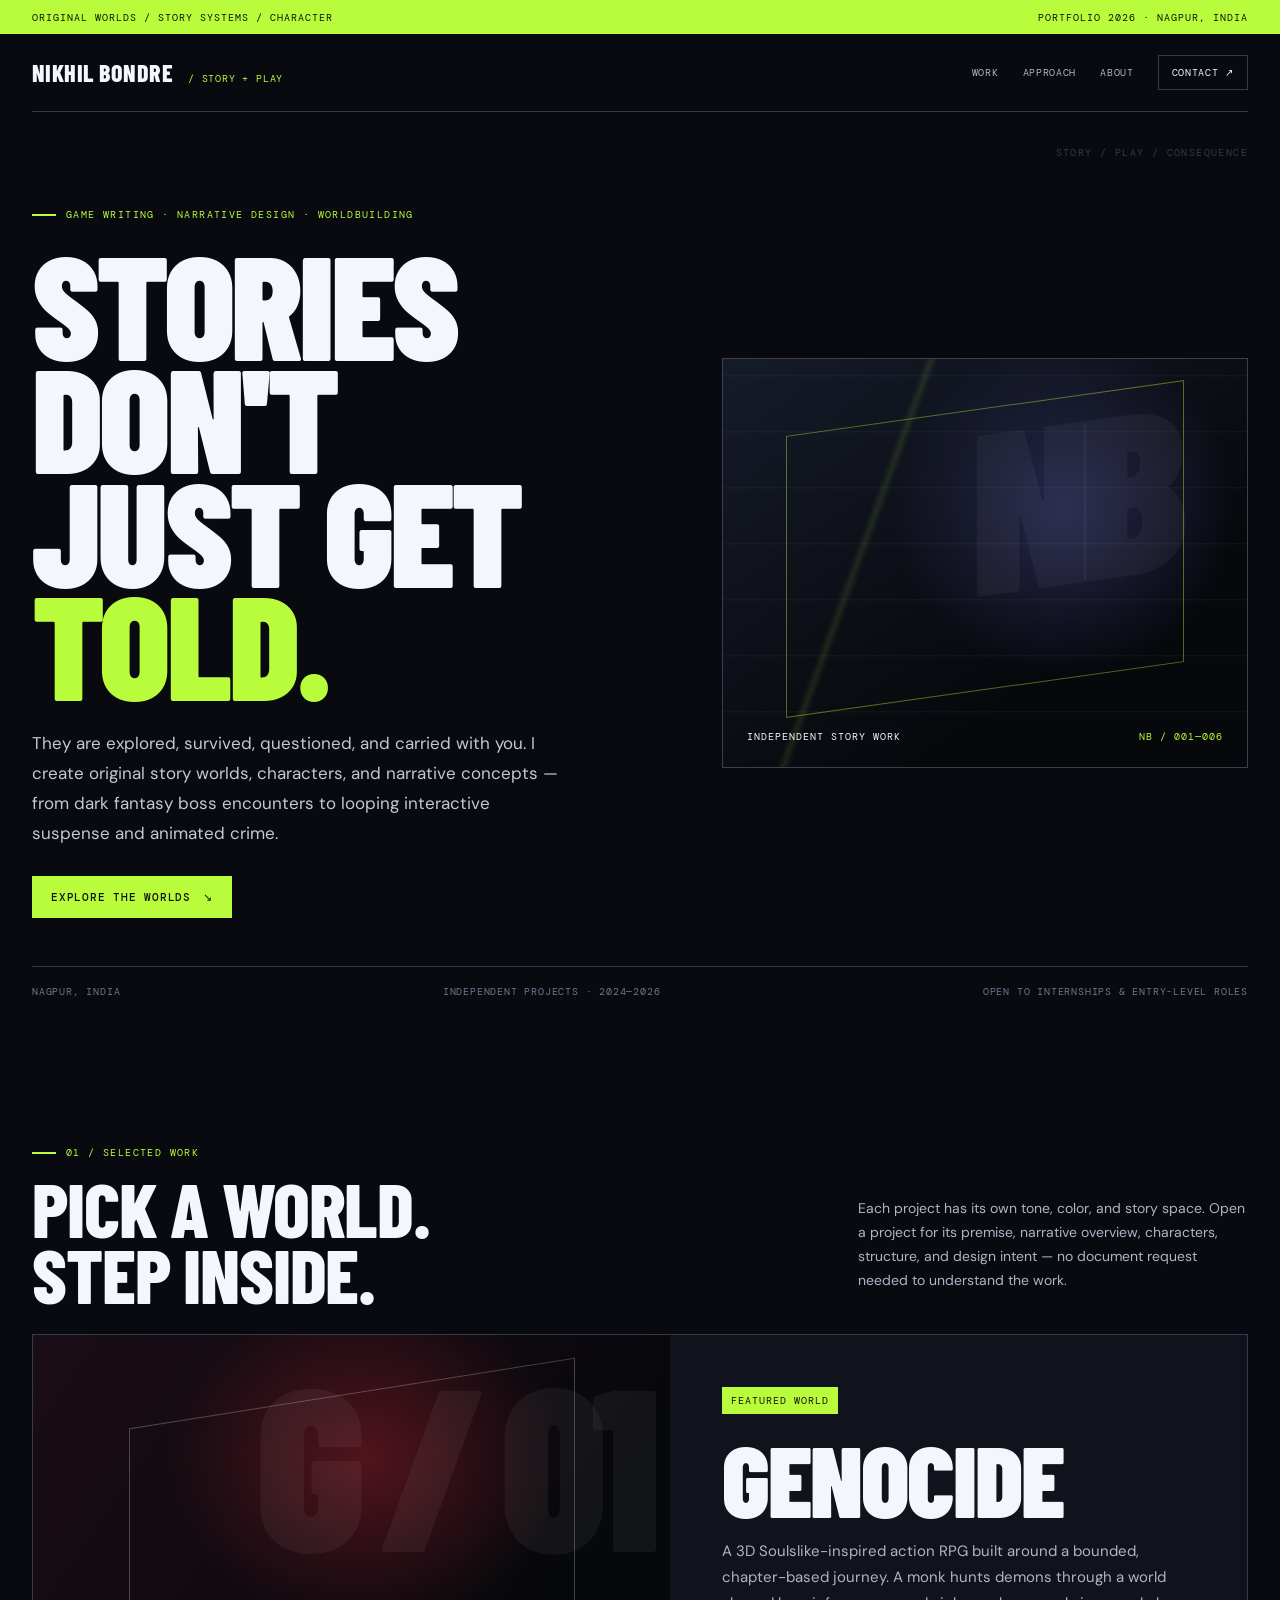
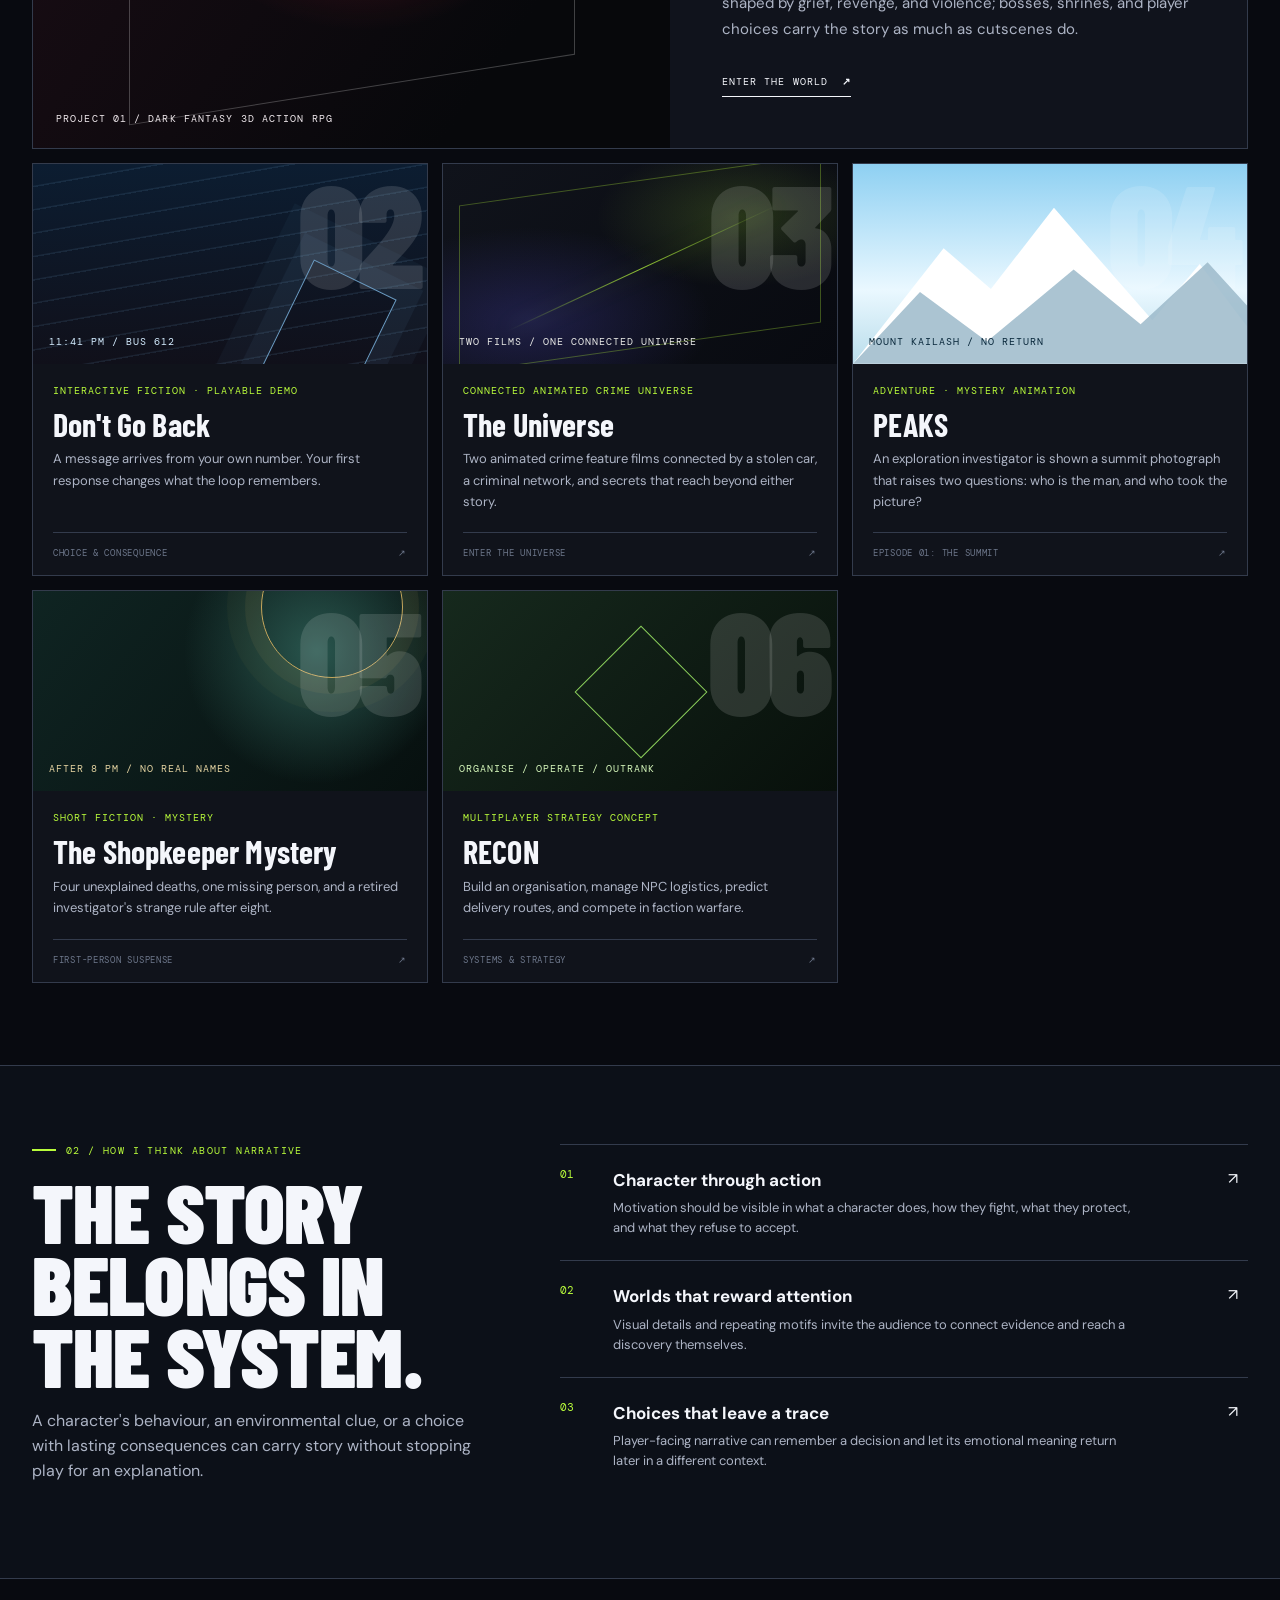
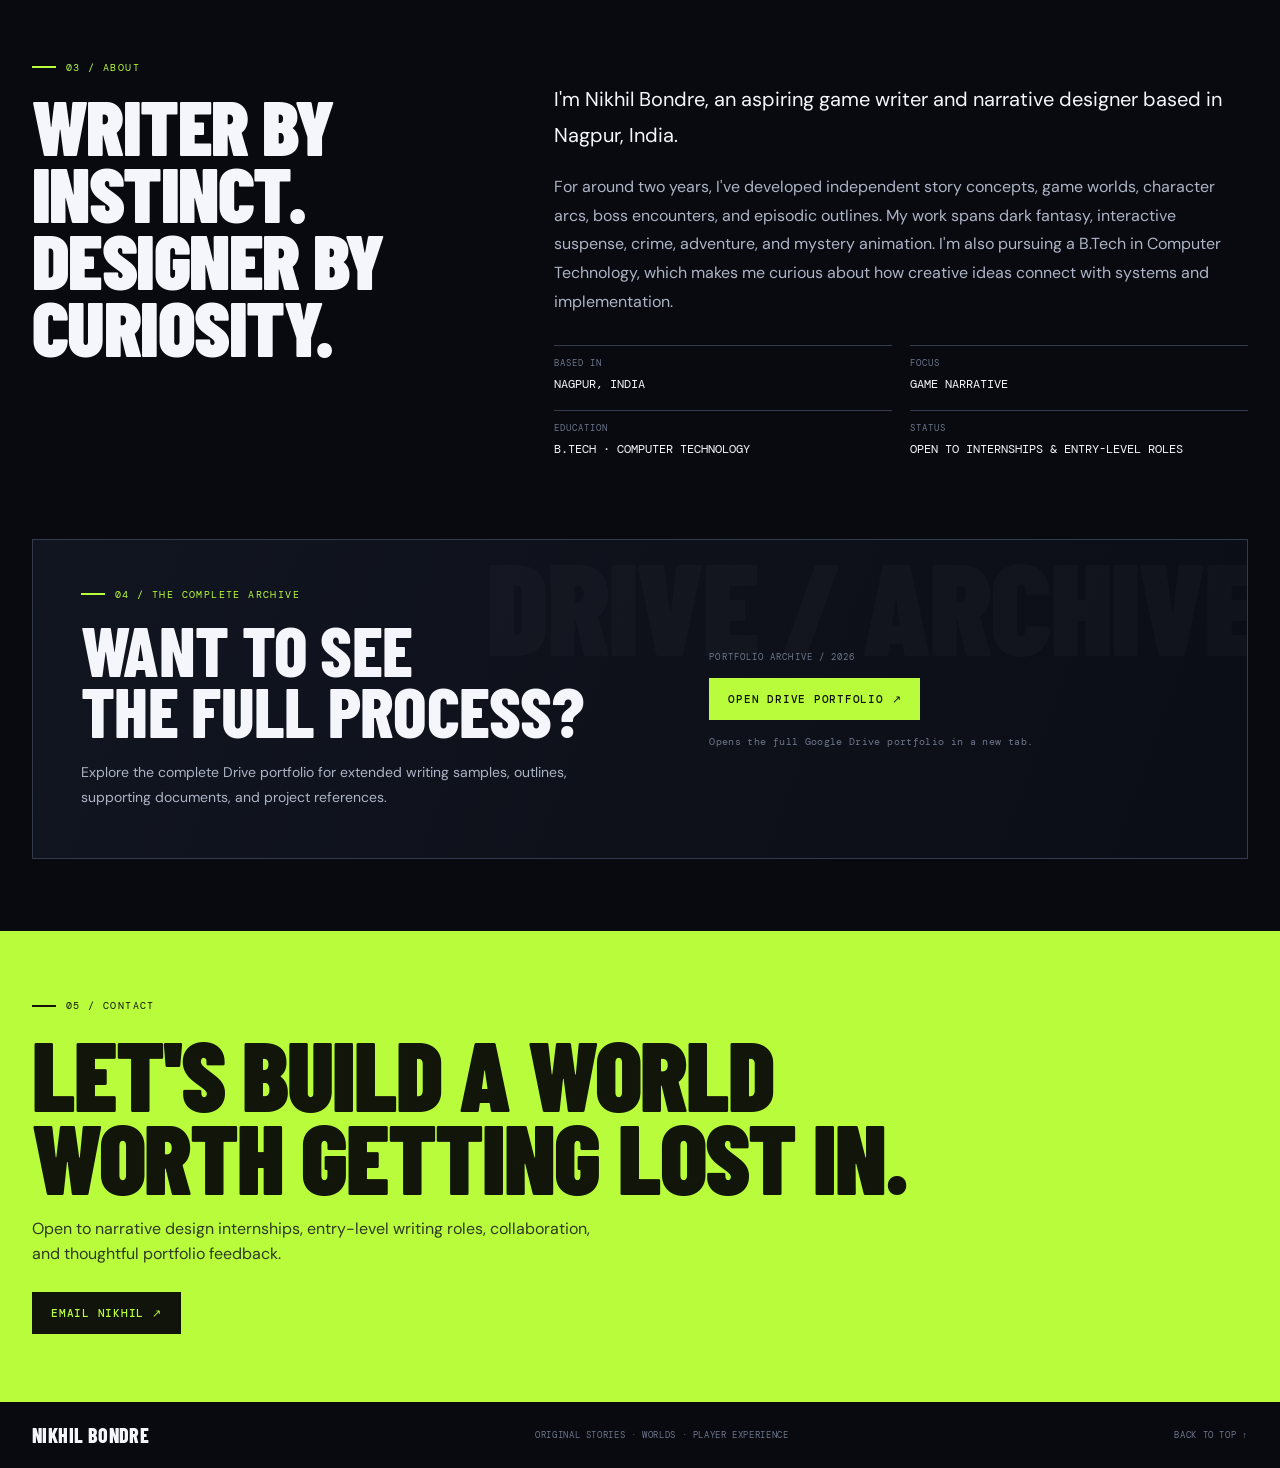
==== commit 3f857778: "Add new project cards to portfolio section Added new project cards for 'The Universe', 'Peaks', 'The" ====
--- a/index.html
+++ b/index.html
@@ -1,13 +1,13 @@
-<!doctype html><html lang="en"><head><meta charset="utf-8"><meta name="viewport" content="width=device-width,initial-scale=1"><meta name="description" content="Nikhil Bondre — original game narrative, interactive fiction, animation writing and worldbuilding."><meta name="theme-color" content="#080a10"><title>Nikhil Bondre — Game Writer & Narrative Designer | Nikhil Bondre</title><link rel="stylesheet" href="styles.css"></head><body class="theme-home" id="top"><div class="topline"><span>ORIGINAL WORLDS / STORY SYSTEMS / CHARACTER</span><span>PORTFOLIO 2026 · NAGPUR, INDIA</span></div><header class="nav wrap"><a class="brand" href="index.html">NIKHIL BONDRE<em> / STORY + PLAY</em></a><button class="menu-toggle" aria-expanded="false" aria-label="Open menu">MENU ☰</button><nav class="navlinks"><a href="index.html#work">WORK</a><a href="index.html#approach">APPROACH</a><a href="index.html#about">ABOUT</a><a class="contact-link" href="index.html#contact">CONTACT ↗</a></nav></header><main><section class="home-hero wrap"><div><div class="eyebrow">GAME WRITING · NARRATIVE DESIGN · WORLDBUILDING</div><h1>Stories don't<br>just get <span>told.</span></h1><p class="home-copy">They are explored, survived, questioned, and carried with you. I create original story worlds, characters, and narrative concepts — from dark fantasy boss encounters to looping interactive suspense and animated crime.</p><a class="button" href="#work">EXPLORE THE WORLDS <span>↘</span></a></div><div class="home-showcase"><div class="showcase-mark"></div><div class="showcase-caption"><span>INDEPENDENT STORY WORK</span><strong>NB / 001—006</strong></div></div><div class="hero-strip"><span>NAGPUR, INDIA</span><span>INDEPENDENT PROJECTS · 2024—2026</span><span>OPEN TO INTERNSHIPS & ENTRY-LEVEL ROLES</span></div></section>
+<!doctype html><html lang="en"><head><meta charset="utf-8"><meta name="viewport" content="width=device-width,initial-scale=1"><meta name="description" content="Nikhil Bondre — original game narrative, interactive fiction, animation writing and worldbuilding."><meta name="theme-color" content="#080a10"><title>Nikhil Bondre — Game Writer & Narrative Designer | Nikhil Bondre</title><link rel="stylesheet" href="styles.css"><style>.project-art.universe-art{--tile-bg:#11131b;--tile-accent:#b9fc3b;--poster-ink:#e8e9e6;background:radial-gradient(ellipse at 75% 26%,rgba(185,252,59,.16),transparent 34%),radial-gradient(ellipse at 22% 78%,rgba(98,88,255,.21),transparent 42%),linear-gradient(135deg,#10131b,#080a10)}.universe-art:before{inset:16px;border:1px solid rgba(185,252,59,.3);transform:skewY(-8deg)}.universe-art:after{height:1px;width:75%;left:13%;top:52%;background:linear-gradient(90deg,transparent,rgba(185,252,59,.75),transparent);box-shadow:0 0 22px rgba(185,252,59,.4);transform:rotate(-25deg)}</style></head><body class="theme-home" id="top"><div class="topline"><span>ORIGINAL WORLDS / STORY SYSTEMS / CHARACTER</span><span>PORTFOLIO 2026 · NAGPUR, INDIA</span></div><header class="nav wrap"><a class="brand" href="index.html">NIKHIL BONDRE<em> / STORY + PLAY</em></a><button class="menu-toggle" aria-expanded="false" aria-label="Open menu">MENU ☰</button><nav class="navlinks"><a href="index.html#work">WORK</a><a href="index.html#approach">APPROACH</a><a href="index.html#about">ABOUT</a><a class="contact-link" href="index.html#contact">CONTACT ↗</a></nav></header><main><section class="home-hero wrap"><div><div class="eyebrow">GAME WRITING · NARRATIVE DESIGN · WORLDBUILDING</div><h1>Stories don't<br>just get <span>told.</span></h1><p class="home-copy">They are explored, survived, questioned, and carried with you. I create original story worlds, characters, and narrative concepts — from dark fantasy boss encounters to looping interactive suspense and animated crime.</p><a class="button" href="#work">EXPLORE THE WORLDS <span>↘</span></a></div><div class="home-showcase"><div class="showcase-mark"></div><div class="showcase-caption"><span>INDEPENDENT STORY WORK</span><strong>NB / 001—006</strong></div></div><div class="hero-strip"><span>NAGPUR, INDIA</span><span>INDEPENDENT PROJECTS · 2024—2026</span><span>OPEN TO INTERNSHIPS & ENTRY-LEVEL ROLES</span></div></section>
 <section class="section wrap" id="work"><div class="section-head"><div><div class="eyebrow">01 / SELECTED WORK</div><h2>Pick a world.<br>Step inside.</h2></div><p>Each project has its own tone, color, and story space. Open a project for its premise, narrative overview, characters, structure, and design intent — no document request needed to understand the work.</p></div>
 <a class="feature-project" href="genocide.html"><div class="feature-art genocide-art"><span class="art-label">PROJECT 01 / DARK FANTASY 3D ACTION RPG</span></div><div class="feature-copy"><span class="tag">FEATURED WORLD</span><h3>GENOCIDE</h3><p>A 3D Soulslike-inspired action RPG built around a bounded, chapter-based journey. A monk hunts demons through a world shaped by grief, revenge, and violence; bosses, shrines, and player choices carry the story as much as cutscenes do.</p><span class="text-link">ENTER THE WORLD <b>↗</b></span></div></a>
 <div class="project-grid">
 <a class="project-card" href="dont-go-back.html"><div class="project-art loop-art"><span class="poster-index">02</span><span class="art-caption">11:41 PM / BUS 612</span></div><div class="card-info"><span class="meta">INTERACTIVE FICTION · PLAYABLE DEMO</span><h3>Don't Go Back</h3><p>A message arrives from your own number. Your first response changes what the loop remembers.</p><div class="card-bottom"><span>CHOICE & CONSEQUENCE</span><span>↗</span></div></div></a>
-<a class="project-card" href="saxophone-thief.html"><div class="project-art noir-art"><span class="poster-index">03</span><span class="art-caption">1990s AMERICA / CRIME NOIR</span></div><div class="card-info"><span class="meta">BEGINNING OF SOMETHING BRUTAL · UNIVERSE TBA</span><h3>The Saxophone Thief</h3><p>A celebrated musician hides a violent double life as masked thief, while two detectives approach a betrayal inside their own partnership.</p><div class="card-bottom"><span>8-EPISODE SEASON</span><span>↗</span></div></div></a>
+<a class="project-card" href="connected-universe.html"><div class="project-art universe-art"><span class="poster-index">03</span><span class="art-caption">TWO FILMS / ONE CONNECTED UNIVERSE</span></div><div class="card-info"><span class="meta">CONNECTED ANIMATED CRIME UNIVERSE</span><h3>The Universe</h3><p>Two animated crime feature films connected by a stolen car, a criminal network, and secrets that reach beyond either story.</p><div class="card-bottom"><span>ENTER THE UNIVERSE</span><span>↗</span></div></div></a>
 <a class="project-card" href="peaks.html"><div class="project-art peaks-art"><span class="poster-index">04</span><span class="art-caption">MOUNT KAILASH / NO RETURN</span></div><div class="card-info"><span class="meta">ADVENTURE · MYSTERY ANIMATION</span><h3>PEAKS</h3><p>An exploration investigator is shown a summit photograph that raises two questions: who is the man, and who took the picture?</p><div class="card-bottom"><span>EPISODE 01: THE SUMMIT</span><span>↗</span></div></div></a>
 <a class="project-card" href="shopkeeper-mystery.html"><div class="project-art mystery-art"><span class="poster-index">05</span><span class="art-caption">AFTER 8 PM / NO REAL NAMES</span></div><div class="card-info"><span class="meta">SHORT FICTION · MYSTERY</span><h3>The Shopkeeper Mystery</h3><p>Four unexplained deaths, one missing person, and a retired investigator's strange rule after eight.</p><div class="card-bottom"><span>FIRST-PERSON SUSPENSE</span><span>↗</span></div></div></a>
 <a class="project-card" href="recon.html"><div class="project-art recon-art"><span class="poster-index">06</span><span class="art-caption">ORGANISE / OPERATE / OUTRANK</span></div><div class="card-info"><span class="meta">MULTIPLAYER STRATEGY CONCEPT</span><h3>RECON</h3><p>Build an organisation, manage NPC logistics, predict delivery routes, and compete in faction warfare.</p><div class="card-bottom"><span>SYSTEMS & STRATEGY</span><span>↗</span></div></div></a>
 </div></section>
 <section class="approach" id="approach"><div class="wrap approach-grid"><div><div class="eyebrow">02 / HOW I THINK ABOUT NARRATIVE</div><h2>The story<br>belongs in<br>the system.</h2><p class="lead">A character's behaviour, an environmental clue, or a choice with lasting consequences can carry story without stopping play for an explanation.</p></div><div><article class="principle"><span class="idx">01</span><div><h3>Character through action</h3><p>Motivation should be visible in what a character does, how they fight, what they protect, and what they refuse to accept.</p></div><span>↗</span></article><article class="principle"><span class="idx">02</span><div><h3>Worlds that reward attention</h3><p>Visual details and repeating motifs invite the audience to connect evidence and reach a discovery themselves.</p></div><span>↗</span></article><article class="principle"><span class="idx">03</span><div><h3>Choices that leave a trace</h3><p>Player-facing narrative can remember a decision and let its emotional meaning return later in a different context.</p></div><span>↗</span></article></div></div></section>
 <section class="section wrap" id="about"><div class="about-grid"><div><div class="eyebrow">03 / ABOUT</div><h2>Writer by instinct.<br>Designer by curiosity.</h2></div><div class="about-copy"><p class="lead">I'm Nikhil Bondre, an aspiring game writer and narrative designer based in Nagpur, India.</p><p>For around two years, I've developed independent story concepts, game worlds, character arcs, boss encounters, and episodic outlines. My work spans dark fantasy, interactive suspense, crime, adventure, and mystery animation. I'm also pursuing a B.Tech in Computer Technology, which makes me curious about how creative ideas connect with systems and implementation.</p><div class="facts"><div><span>BASED IN</span><strong>NAGPUR, INDIA</strong></div><div><span>FOCUS</span><strong>GAME NARRATIVE</strong></div><div><span>EDUCATION</span><strong>B.TECH · COMPUTER TECHNOLOGY</strong></div><div><span>STATUS</span><strong>OPEN TO INTERNSHIPS & ENTRY-LEVEL ROLES</strong></div></div></div></div></section>
-<section class="drive-section" id="drive-portfolio"><div class="wrap drive-panel"><div class="drive-copy"><div class="eyebrow">04 / THE COMPLETE ARCHIVE</div><h2>Want to see<br>the full process?</h2><p>Explore the complete Drive portfolio for extended writing samples, outlines, supporting documents, and project references.</p></div><div class="drive-action"><span class="drive-index">PORTFOLIO ARCHIVE / 2026</span><a class="button" href="https://drive.google.com/drive/folders/1f-iVO3YMCcOyGl1gCghWWLnx4gB9Ek21?usp=drive_link" target="_blank" rel="noopener noreferrer">OPEN DRIVE PORTFOLIO ↗</a><small>Opens the full Google Drive portfolio in a new tab.</small></div></div></section><section class="contact" id="contact"><div class="wrap"><div class="eyebrow">05 / CONTACT</div><h2>Let's build a world<br>worth getting lost in.</h2><p>Open to narrative design internships, entry-level writing roles, collaboration, and thoughtful portfolio feedback.</p><a class="button" href="mailto:nikhilbondre.work@gmail.com?subject=Game%20Narrative%20%2F%20Writing%20Opportunity">EMAIL NIKHIL ↗</a></div></section></main><footer class="wrap"><a class="brand" href="index.html">NIKHIL BONDRE</a><span>ORIGINAL STORIES · WORLDS · PLAYER EXPERIENCE</span><a href="#top">BACK TO TOP ↑</a></footer><script src="script.js"></script></body></html>+<section class="drive-section" id="drive-portfolio"><div class="wrap drive-panel"><div class="drive-copy"><div class="eyebrow">04 / THE COMPLETE ARCHIVE</div><h2>Want to see<br>the full process?</h2><p>Explore the complete Drive portfolio for extended writing samples, outlines, supporting documents, and project references.</p></div><div class="drive-action"><span class="drive-index">PORTFOLIO ARCHIVE / 2026</span><a class="button" href="https://drive.google.com/drive/folders/1f-iVO3YMCcOyGl1gCghWWLnx4gB9Ek21?usp=drive_link" target="_blank" rel="noopener noreferrer">OPEN DRIVE PORTFOLIO ↗</a><small>Opens the full Google Drive portfolio in a new tab.</small></div></div></section><section class="contact" id="contact"><div class="wrap"><div class="eyebrow">05 / CONTACT</div><h2>Let's build a world<br>worth getting lost in.</h2><p>Open to narrative design internships, entry-level writing roles, collaboration, and thoughtful portfolio feedback.</p><a class="button" href="mailto:nikhilbondre.work@gmail.com?subject=Game%20Narrative%20%2F%20Writing%20Opportunity">EMAIL NIKHIL ↗</a></div></section></main><footer class="wrap"><a class="brand" href="index.html">NIKHIL BONDRE</a><span>ORIGINAL STORIES · WORLDS · PLAYER EXPERIENCE</span><a href="#top">BACK TO TOP ↑</a></footer><script src="script.js"></script></body></html>
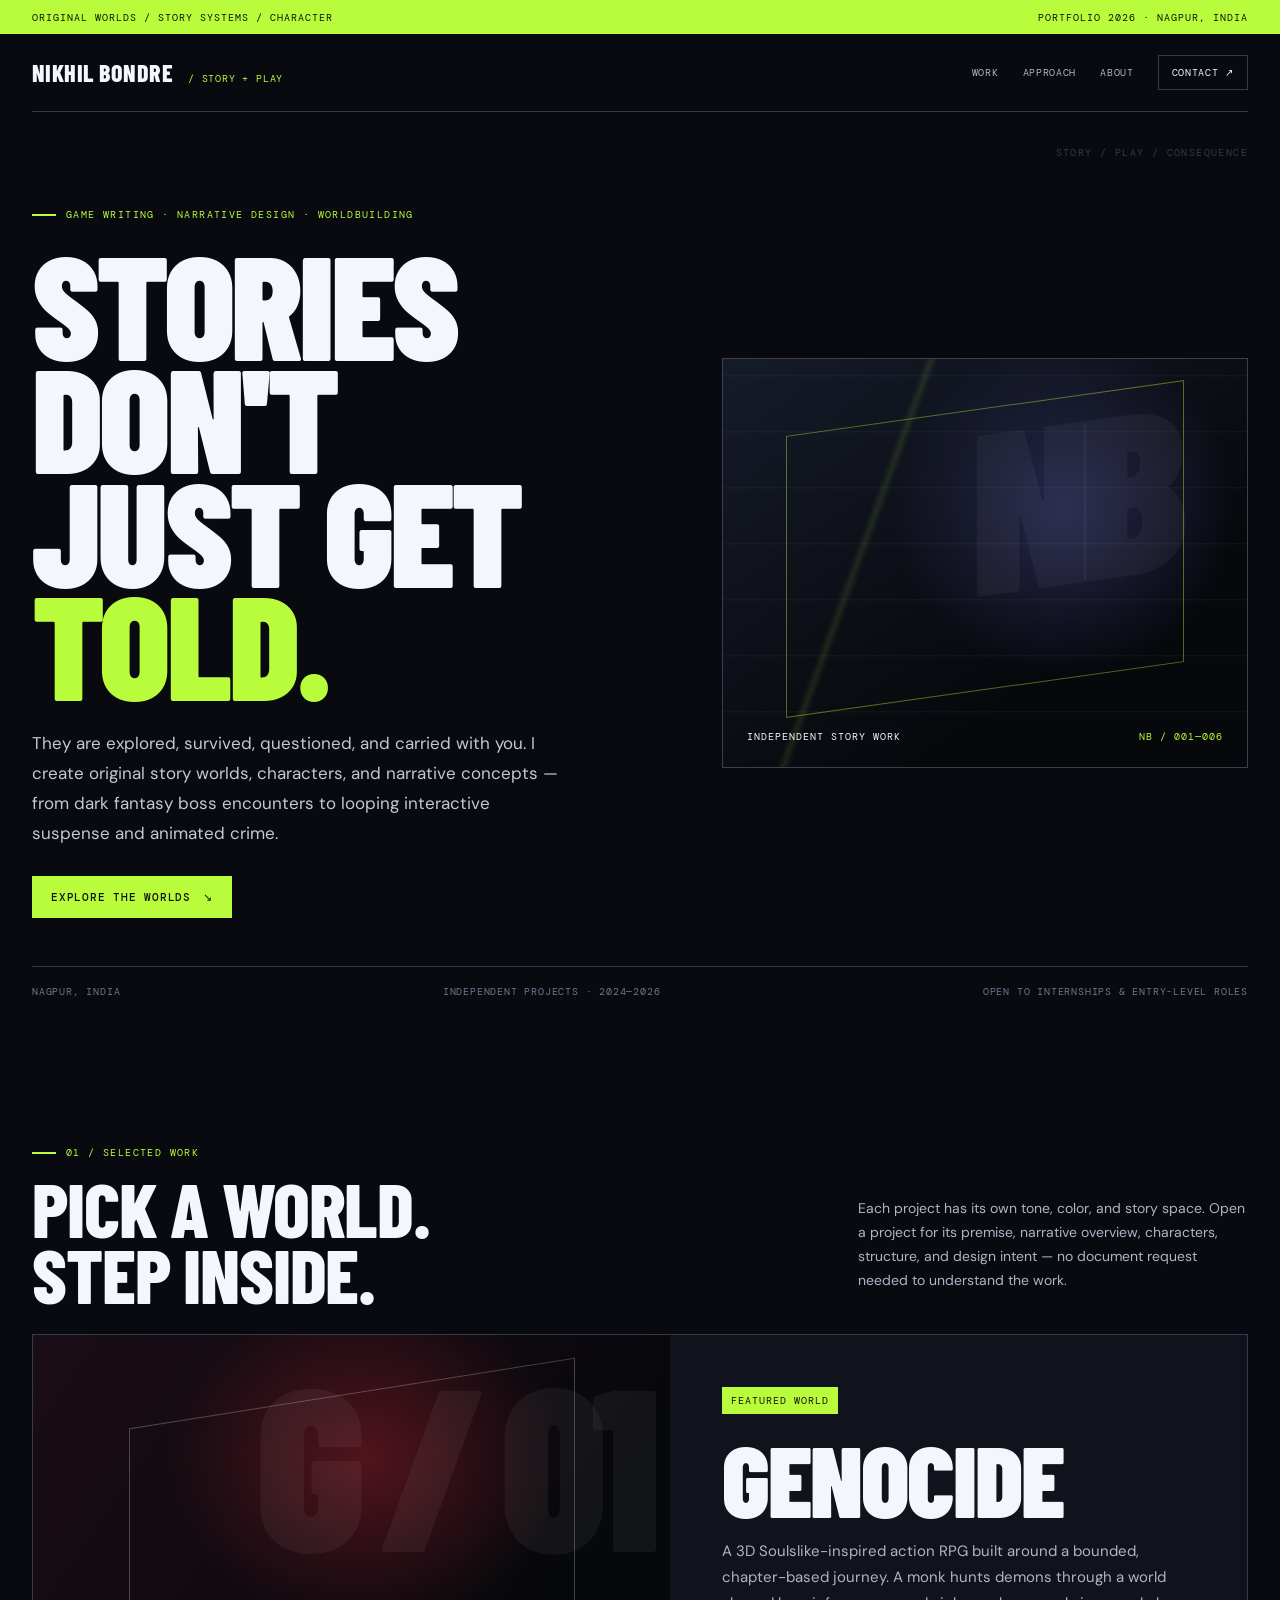
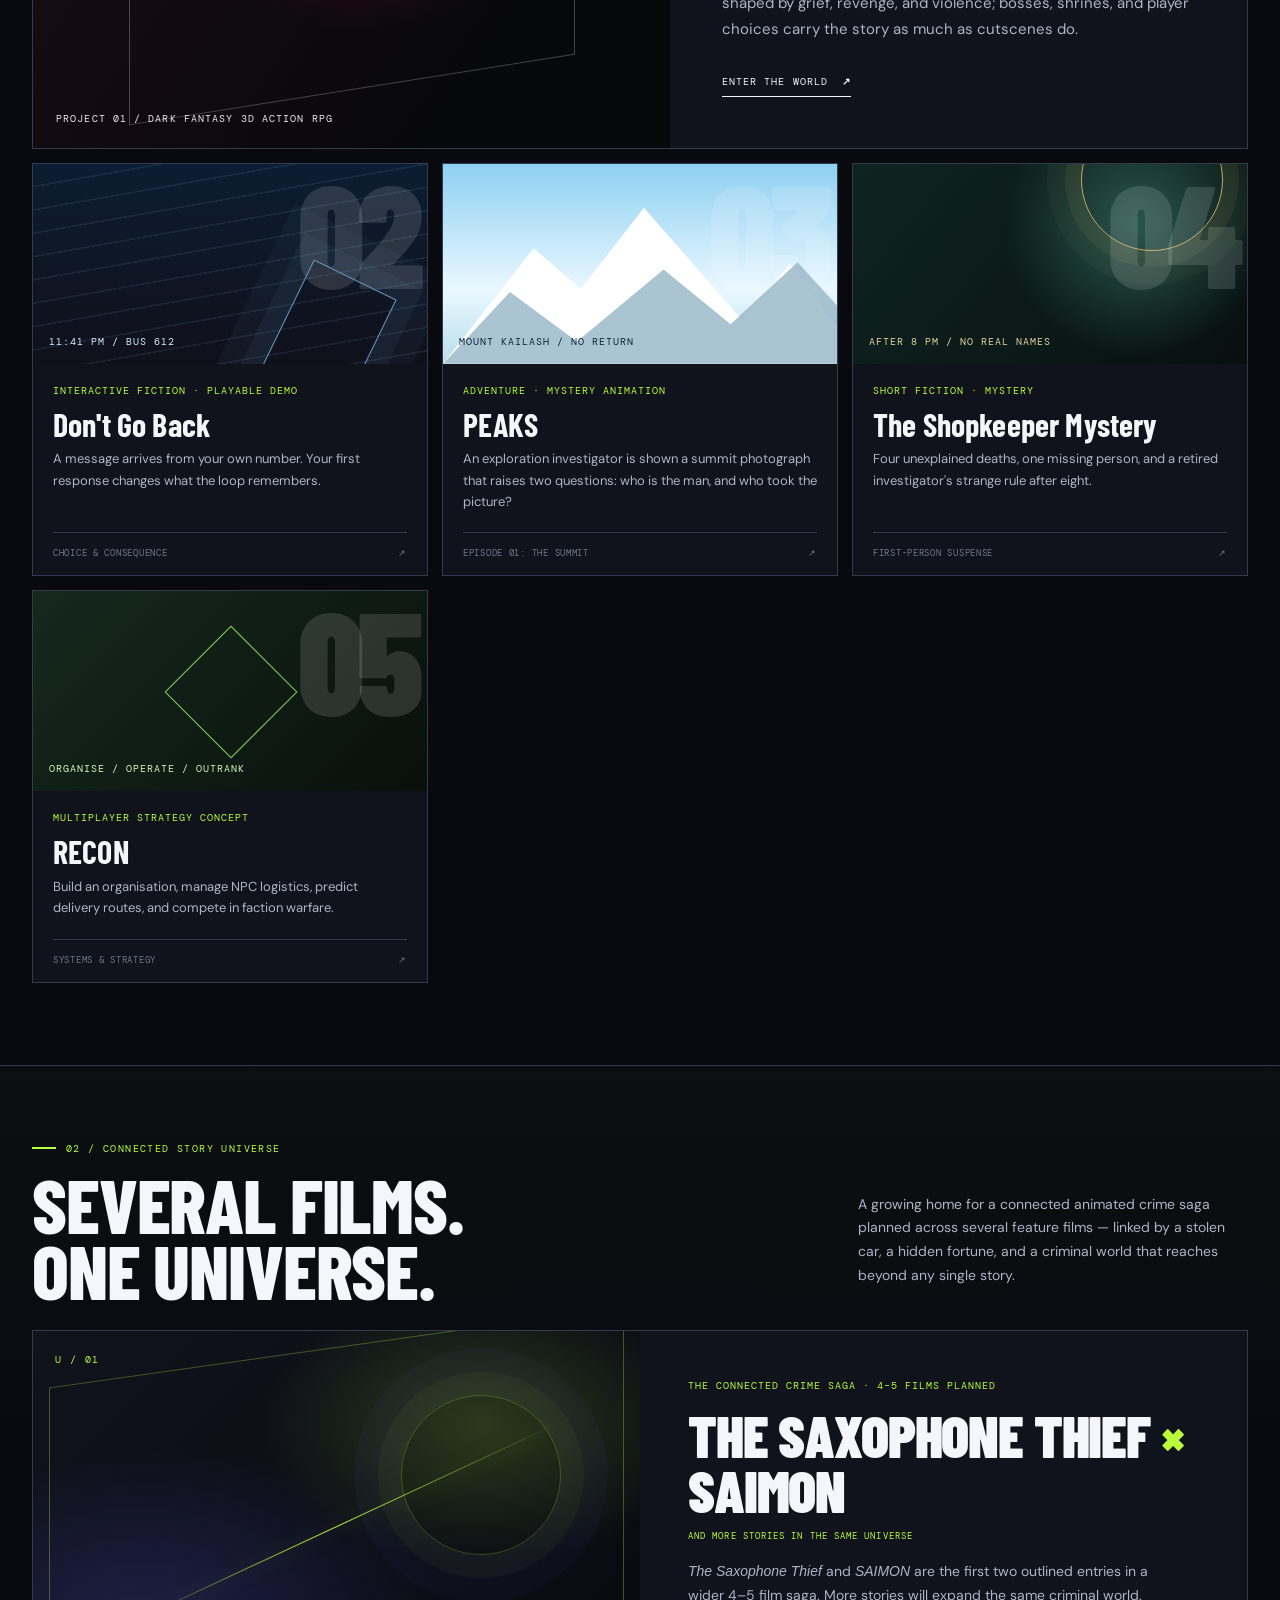
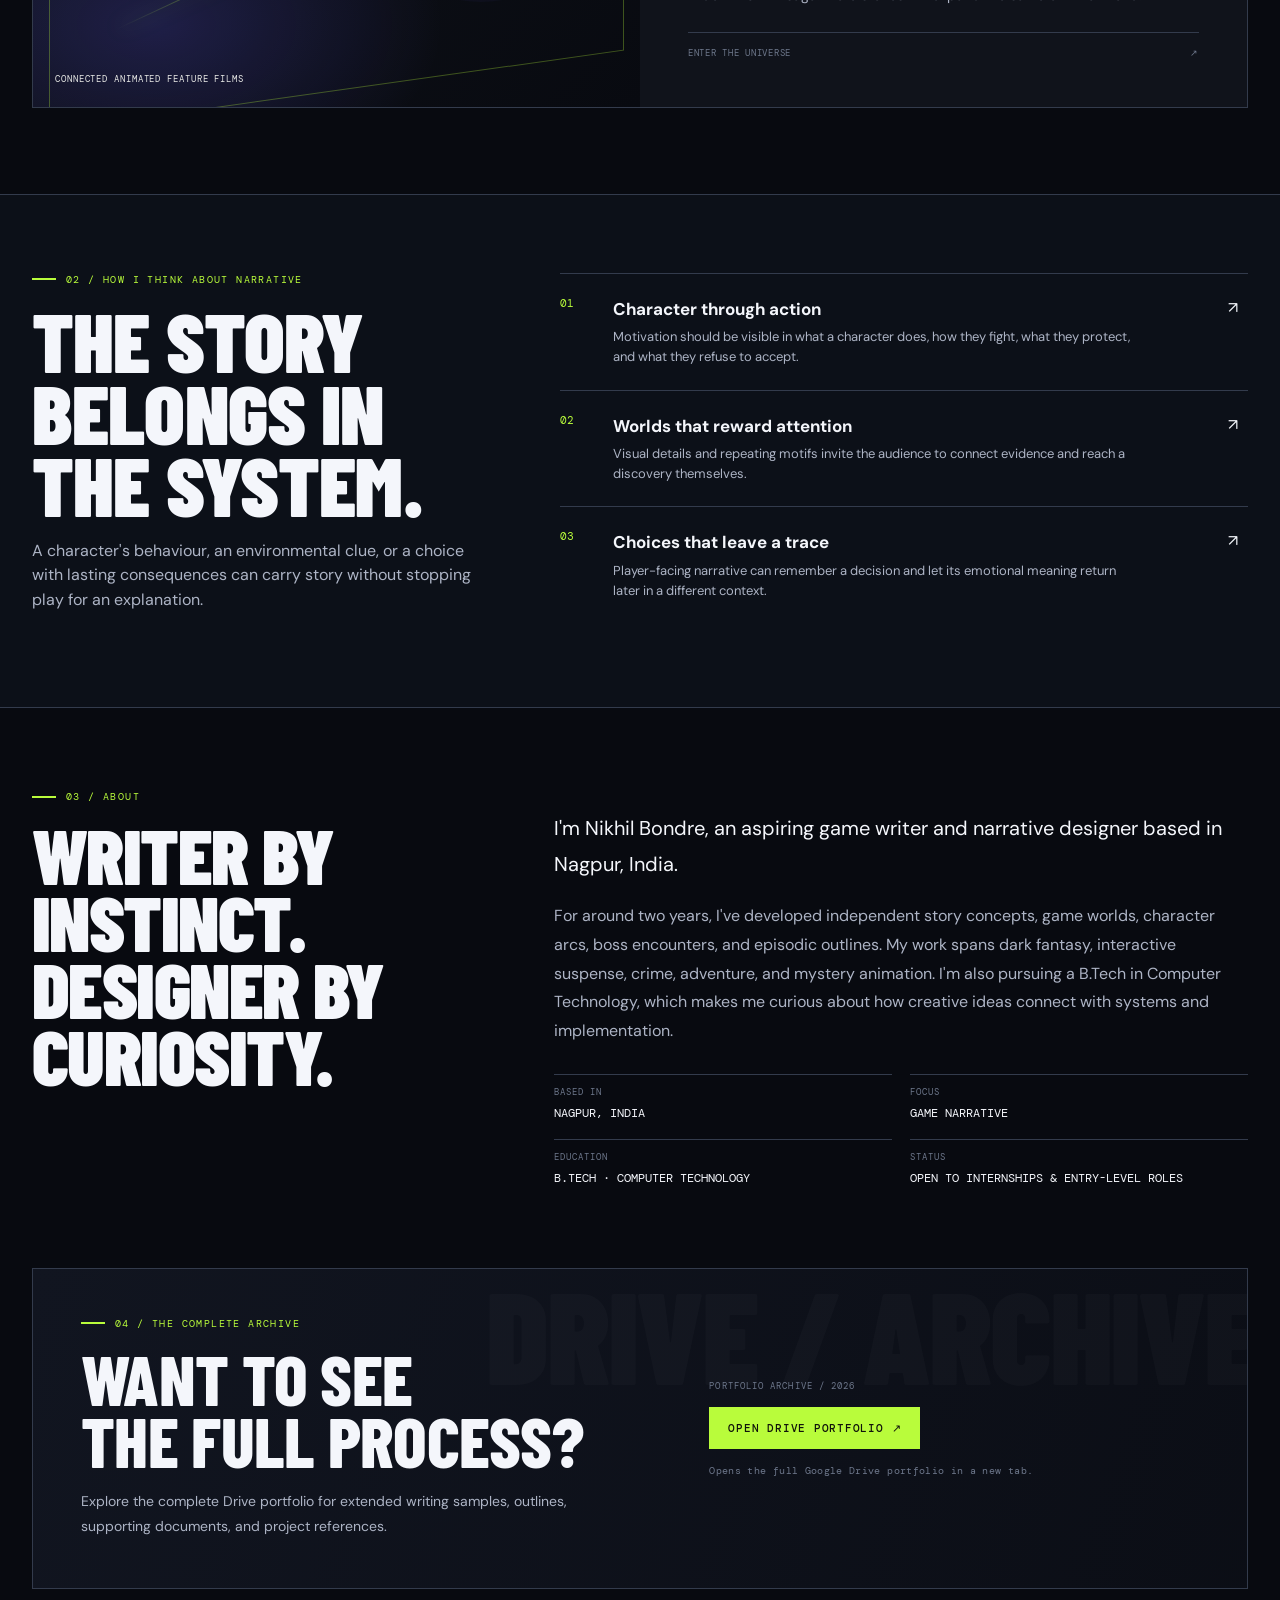
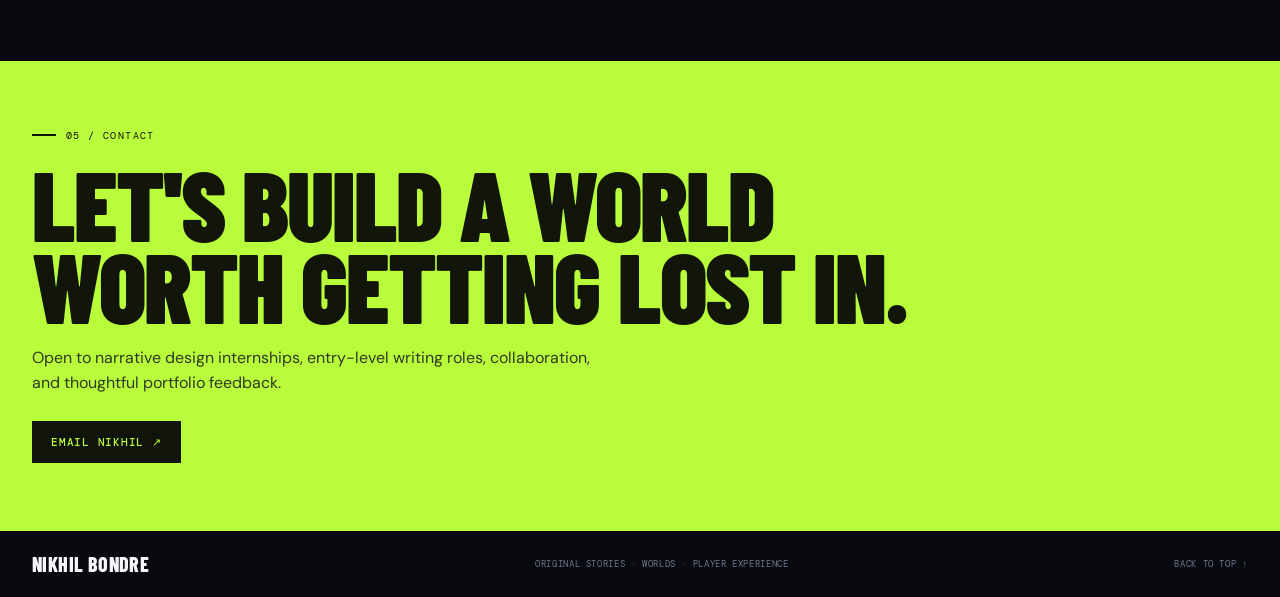
==== commit 3258c58c: "Update index.html with new sections and styles Added new sections and styles to enhance the portfoli" ====
--- a/index.html
+++ b/index.html
@@ -1,13 +1,46 @@
-<!doctype html><html lang="en"><head><meta charset="utf-8"><meta name="viewport" content="width=device-width,initial-scale=1"><meta name="description" content="Nikhil Bondre — original game narrative, interactive fiction, animation writing and worldbuilding."><meta name="theme-color" content="#080a10"><title>Nikhil Bondre — Game Writer & Narrative Designer | Nikhil Bondre</title><link rel="stylesheet" href="styles.css"><style>.project-art.universe-art{--tile-bg:#11131b;--tile-accent:#b9fc3b;--poster-ink:#e8e9e6;background:radial-gradient(ellipse at 75% 26%,rgba(185,252,59,.16),transparent 34%),radial-gradient(ellipse at 22% 78%,rgba(98,88,255,.21),transparent 42%),linear-gradient(135deg,#10131b,#080a10)}.universe-art:before{inset:16px;border:1px solid rgba(185,252,59,.3);transform:skewY(-8deg)}.universe-art:after{height:1px;width:75%;left:13%;top:52%;background:linear-gradient(90deg,transparent,rgba(185,252,59,.75),transparent);box-shadow:0 0 22px rgba(185,252,59,.4);transform:rotate(-25deg)}</style></head><body class="theme-home" id="top"><div class="topline"><span>ORIGINAL WORLDS / STORY SYSTEMS / CHARACTER</span><span>PORTFOLIO 2026 · NAGPUR, INDIA</span></div><header class="nav wrap"><a class="brand" href="index.html">NIKHIL BONDRE<em> / STORY + PLAY</em></a><button class="menu-toggle" aria-expanded="false" aria-label="Open menu">MENU ☰</button><nav class="navlinks"><a href="index.html#work">WORK</a><a href="index.html#approach">APPROACH</a><a href="index.html#about">ABOUT</a><a class="contact-link" href="index.html#contact">CONTACT ↗</a></nav></header><main><section class="home-hero wrap"><div><div class="eyebrow">GAME WRITING · NARRATIVE DESIGN · WORLDBUILDING</div><h1>Stories don't<br>just get <span>told.</span></h1><p class="home-copy">They are explored, survived, questioned, and carried with you. I create original story worlds, characters, and narrative concepts — from dark fantasy boss encounters to looping interactive suspense and animated crime.</p><a class="button" href="#work">EXPLORE THE WORLDS <span>↘</span></a></div><div class="home-showcase"><div class="showcase-mark"></div><div class="showcase-caption"><span>INDEPENDENT STORY WORK</span><strong>NB / 001—006</strong></div></div><div class="hero-strip"><span>NAGPUR, INDIA</span><span>INDEPENDENT PROJECTS · 2024—2026</span><span>OPEN TO INTERNSHIPS & ENTRY-LEVEL ROLES</span></div></section>
+<!doctype html><html lang="en"><head><meta charset="utf-8"><meta name="viewport" content="width=device-width,initial-scale=1"><meta name="description" content="Nikhil Bondre — original game narrative, interactive fiction, animation writing and worldbuilding."><meta name="theme-color" content="#080a10"><title>Nikhil Bondre — Game Writer & Narrative Designer | Nikhil Bondre</title><link rel="stylesheet" href="styles.css"><style>.project-art.universe-art{--tile-bg:#11131b;--tile-accent:#b9fc3b;--poster-ink:#e8e9e6;background:radial-gradient(ellipse at 75% 26%,rgba(185,252,59,.16),transparent 34%),radial-gradient(ellipse at 22% 78%,rgba(98,88,255,.21),transparent 42%),linear-gradient(135deg,#10131b,#080a10)}.universe-art:before{inset:16px;border:1px solid rgba(185,252,59,.3);transform:skewY(-8deg)}.universe-art:after{height:1px;width:75%;left:13%;top:52%;background:linear-gradient(90deg,transparent,rgba(185,252,59,.75),transparent);box-shadow:0 0 22px rgba(185,252,59,.4);transform:rotate(-25deg)}</style>
+<style>
+.universe-home-section{padding:76px 0 86px;border-top:1px solid var(--line);background:linear-gradient(180deg,rgba(185,252,59,.025),transparent 55%)}
+.universe-home-card{display:grid;grid-template-columns:1fr 1fr;min-height:285px;border:1px solid var(--line);background:#10131b;overflow:hidden;transition:transform .22s ease,border-color .22s ease,box-shadow .22s ease;transform-origin:center}
+.universe-home-card:hover,.universe-home-card:focus-visible{transform:translateY(-5px);border-color:var(--accent);box-shadow:0 12px 34px rgba(0,0,0,.18)}
+.universe-home-art{position:relative;min-height:285px;overflow:hidden;display:flex;flex-direction:column;justify-content:space-between;padding:22px;background:radial-gradient(ellipse at 74% 25%,rgba(185,252,59,.18),transparent 35%),radial-gradient(ellipse at 20% 78%,rgba(98,88,255,.21),transparent 42%),linear-gradient(135deg,#10131b,#080a10);isolation:isolate}
+.universe-home-art:before{content:'';position:absolute;inset:16px;border:1px solid rgba(185,252,59,.3);transform:skewY(-8deg);pointer-events:none}
+.universe-home-art:after{content:'';position:absolute;height:1px;width:80%;left:10%;top:52%;background:linear-gradient(90deg,transparent,rgba(185,252,59,.9),transparent);box-shadow:0 0 22px rgba(185,252,59,.45);transform:rotate(-25deg);pointer-events:none}
+.universe-home-index{font:10px var(--mono);letter-spacing:.14em;color:var(--accent)}
+.universe-home-art-label{font:9px var(--mono);letter-spacing:.1em;color:#e8e9e6;position:relative;z-index:1}
+.universe-home-orbit{position:absolute;width:160px;height:160px;right:13%;top:17%;border:1px solid rgba(185,252,59,.23);border-radius:50%;box-shadow:0 0 0 23px rgba(185,252,59,.035),0 0 0 47px rgba(98,88,255,.045)}
+.universe-home-copy{padding:clamp(24px,4vw,48px);display:flex;flex-direction:column;justify-content:center}
+.universe-home-copy .meta{color:var(--accent);font:10px var(--mono);letter-spacing:.1em;text-transform:uppercase}
+.universe-home-copy h3{font:900 clamp(32px,5vw,58px)/.95 var(--display);text-transform:uppercase;letter-spacing:-.02em;margin:16px 0}
+.universe-home-copy h3 i{color:var(--accent);font-style:normal}
+.universe-home-slate{display:block;margin:-4px 0 15px;color:var(--accent);font:9px var(--mono);letter-spacing:.12em;line-height:1.55;text-transform:uppercase}
+.universe-home-copy p{max-width:500px;color:var(--muted);font-size:14px;line-height:1.75;margin:0 0 24px}
+.universe-home-copy .card-bottom{width:100%;margin-top:auto;padding-top:14px;border-top:1px solid var(--line);display:flex;justify-content:space-between;gap:16px;color:var(--soft);font:9px var(--mono);letter-spacing:.08em;text-transform:uppercase}
+.universe-home-card.is-opening{animation:universe-home-open .22s ease-out both;pointer-events:none}
+@keyframes universe-home-open{0%{transform:translateY(0) scale(1);filter:brightness(1)}55%{transform:translateY(-4px) scale(.99);filter:brightness(1.25)}100%{transform:translateY(-2px) scale(.995);filter:brightness(1.08)}}
+@media(max-width:620px){.universe-home-section{padding:58px 0 64px}.universe-home-card{grid-template-columns:1fr}.universe-home-art{min-height:190px}.universe-home-copy{padding:22px}.universe-home-copy h3{font-size:38px}}
+@media(prefers-reduced-motion:reduce){.universe-home-card,.universe-home-card:hover{transition:none;transform:none}.universe-home-card.is-opening{animation:none}}
+</style>
+
+</head><body class="theme-home" id="top"><div class="topline"><span>ORIGINAL WORLDS / STORY SYSTEMS / CHARACTER</span><span>PORTFOLIO 2026 · NAGPUR, INDIA</span></div><header class="nav wrap"><a class="brand" href="index.html">NIKHIL BONDRE<em> / STORY + PLAY</em></a><button class="menu-toggle" aria-expanded="false" aria-label="Open menu">MENU ☰</button><nav class="navlinks"><a href="index.html#work">WORK</a><a href="index.html#approach">APPROACH</a><a href="index.html#about">ABOUT</a><a class="contact-link" href="index.html#contact">CONTACT ↗</a></nav></header><main><section class="home-hero wrap"><div><div class="eyebrow">GAME WRITING · NARRATIVE DESIGN · WORLDBUILDING</div><h1>Stories don't<br>just get <span>told.</span></h1><p class="home-copy">They are explored, survived, questioned, and carried with you. I create original story worlds, characters, and narrative concepts — from dark fantasy boss encounters to looping interactive suspense and animated crime.</p><a class="button" href="#work">EXPLORE THE WORLDS <span>↘</span></a></div><div class="home-showcase"><div class="showcase-mark"></div><div class="showcase-caption"><span>INDEPENDENT STORY WORK</span><strong>NB / 001—006</strong></div></div><div class="hero-strip"><span>NAGPUR, INDIA</span><span>INDEPENDENT PROJECTS · 2024—2026</span><span>OPEN TO INTERNSHIPS & ENTRY-LEVEL ROLES</span></div></section>
 <section class="section wrap" id="work"><div class="section-head"><div><div class="eyebrow">01 / SELECTED WORK</div><h2>Pick a world.<br>Step inside.</h2></div><p>Each project has its own tone, color, and story space. Open a project for its premise, narrative overview, characters, structure, and design intent — no document request needed to understand the work.</p></div>
 <a class="feature-project" href="genocide.html"><div class="feature-art genocide-art"><span class="art-label">PROJECT 01 / DARK FANTASY 3D ACTION RPG</span></div><div class="feature-copy"><span class="tag">FEATURED WORLD</span><h3>GENOCIDE</h3><p>A 3D Soulslike-inspired action RPG built around a bounded, chapter-based journey. A monk hunts demons through a world shaped by grief, revenge, and violence; bosses, shrines, and player choices carry the story as much as cutscenes do.</p><span class="text-link">ENTER THE WORLD <b>↗</b></span></div></a>
 <div class="project-grid">
-<a class="project-card" href="dont-go-back.html"><div class="project-art loop-art"><span class="poster-index">02</span><span class="art-caption">11:41 PM / BUS 612</span></div><div class="card-info"><span class="meta">INTERACTIVE FICTION · PLAYABLE DEMO</span><h3>Don't Go Back</h3><p>A message arrives from your own number. Your first response changes what the loop remembers.</p><div class="card-bottom"><span>CHOICE & CONSEQUENCE</span><span>↗</span></div></div></a>
-<a class="project-card" href="connected-universe.html"><div class="project-art universe-art"><span class="poster-index">03</span><span class="art-caption">TWO FILMS / ONE CONNECTED UNIVERSE</span></div><div class="card-info"><span class="meta">CONNECTED ANIMATED CRIME UNIVERSE</span><h3>The Universe</h3><p>Two animated crime feature films connected by a stolen car, a criminal network, and secrets that reach beyond either story.</p><div class="card-bottom"><span>ENTER THE UNIVERSE</span><span>↗</span></div></div></a>
-<a class="project-card" href="peaks.html"><div class="project-art peaks-art"><span class="poster-index">04</span><span class="art-caption">MOUNT KAILASH / NO RETURN</span></div><div class="card-info"><span class="meta">ADVENTURE · MYSTERY ANIMATION</span><h3>PEAKS</h3><p>An exploration investigator is shown a summit photograph that raises two questions: who is the man, and who took the picture?</p><div class="card-bottom"><span>EPISODE 01: THE SUMMIT</span><span>↗</span></div></div></a>
-<a class="project-card" href="shopkeeper-mystery.html"><div class="project-art mystery-art"><span class="poster-index">05</span><span class="art-caption">AFTER 8 PM / NO REAL NAMES</span></div><div class="card-info"><span class="meta">SHORT FICTION · MYSTERY</span><h3>The Shopkeeper Mystery</h3><p>Four unexplained deaths, one missing person, and a retired investigator's strange rule after eight.</p><div class="card-bottom"><span>FIRST-PERSON SUSPENSE</span><span>↗</span></div></div></a>
-<a class="project-card" href="recon.html"><div class="project-art recon-art"><span class="poster-index">06</span><span class="art-caption">ORGANISE / OPERATE / OUTRANK</span></div><div class="card-info"><span class="meta">MULTIPLAYER STRATEGY CONCEPT</span><h3>RECON</h3><p>Build an organisation, manage NPC logistics, predict delivery routes, and compete in faction warfare.</p><div class="card-bottom"><span>SYSTEMS & STRATEGY</span><span>↗</span></div></div></a>
+<a class="project-card loop-project" href="dont-go-back.html"><div class="project-art loop-art"><span class="poster-index">02</span><span class="art-caption">11:41 PM / BUS 612</span></div><div class="card-info"><span class="meta">INTERACTIVE FICTION · PLAYABLE DEMO</span><h3>Don't Go Back</h3><p>A message arrives from your own number. Your first response changes what the loop remembers.</p><div class="card-bottom"><span>CHOICE & CONSEQUENCE</span><span>↗</span></div></div></a>
+
+<a class="project-card peaks-project" href="peaks.html"><div class="project-art peaks-art"><span class="poster-index">03</span><span class="art-caption">MOUNT KAILASH / NO RETURN</span></div><div class="card-info"><span class="meta">ADVENTURE · MYSTERY ANIMATION</span><h3>PEAKS</h3><p>An exploration investigator is shown a summit photograph that raises two questions: who is the man, and who took the picture?</p><div class="card-bottom"><span>EPISODE 01: THE SUMMIT</span><span>↗</span></div></div></a>
+<a class="project-card mystery-project" href="shopkeeper-mystery.html"><div class="project-art mystery-art"><span class="poster-index">04</span><span class="art-caption">AFTER 8 PM / NO REAL NAMES</span></div><div class="card-info"><span class="meta">SHORT FICTION · MYSTERY</span><h3>The Shopkeeper Mystery</h3><p>Four unexplained deaths, one missing person, and a retired investigator's strange rule after eight.</p><div class="card-bottom"><span>FIRST-PERSON SUSPENSE</span><span>↗</span></div></div></a>
+<a class="project-card recon-project" href="recon.html"><div class="project-art recon-art"><span class="poster-index">05</span><span class="art-caption">ORGANISE / OPERATE / OUTRANK</span></div><div class="card-info"><span class="meta">MULTIPLAYER STRATEGY CONCEPT</span><h3>RECON</h3><p>Build an organisation, manage NPC logistics, predict delivery routes, and compete in faction warfare.</p><div class="card-bottom"><span>SYSTEMS & STRATEGY</span><span>↗</span></div></div></a>
 </div></section>
+<section class="universe-home-section" aria-labelledby="universe-home-title">
+  <div class="wrap">
+    <div class="section-head"><div><div class="eyebrow">02 / CONNECTED STORY UNIVERSE</div><h2 id="universe-home-title">Several films.<br>One universe.</h2></div><p>A growing home for a connected animated crime saga planned across several feature films — linked by a stolen car, a hidden fortune, and a criminal world that reaches beyond any single story.</p></div>
+    <a class="universe-home-card" href="connected-universe.html" aria-label="Enter the connected animated universe">
+      <div class="universe-home-art"><span class="universe-home-index">U / 01</span><span class="universe-home-art-label">CONNECTED ANIMATED FEATURE FILMS</span><span class="universe-home-orbit" aria-hidden="true"></span></div>
+      <div class="universe-home-copy"><span class="meta">THE CONNECTED CRIME SAGA · 4–5 FILMS PLANNED</span><h3>The Saxophone Thief <i>×</i> SAIMON</h3><span class="universe-home-slate">AND MORE STORIES IN THE SAME UNIVERSE</span><p><em>The Saxophone Thief</em> and <em>SAIMON</em> are the first two outlined entries in a wider 4–5 film saga. More stories will expand the same criminal world.</p><span class="card-bottom"><span>ENTER THE UNIVERSE</span><span>↗</span></span></div>
+    </a>
+  </div>
+</section>
 <section class="approach" id="approach"><div class="wrap approach-grid"><div><div class="eyebrow">02 / HOW I THINK ABOUT NARRATIVE</div><h2>The story<br>belongs in<br>the system.</h2><p class="lead">A character's behaviour, an environmental clue, or a choice with lasting consequences can carry story without stopping play for an explanation.</p></div><div><article class="principle"><span class="idx">01</span><div><h3>Character through action</h3><p>Motivation should be visible in what a character does, how they fight, what they protect, and what they refuse to accept.</p></div><span>↗</span></article><article class="principle"><span class="idx">02</span><div><h3>Worlds that reward attention</h3><p>Visual details and repeating motifs invite the audience to connect evidence and reach a discovery themselves.</p></div><span>↗</span></article><article class="principle"><span class="idx">03</span><div><h3>Choices that leave a trace</h3><p>Player-facing narrative can remember a decision and let its emotional meaning return later in a different context.</p></div><span>↗</span></article></div></div></section>
 <section class="section wrap" id="about"><div class="about-grid"><div><div class="eyebrow">03 / ABOUT</div><h2>Writer by instinct.<br>Designer by curiosity.</h2></div><div class="about-copy"><p class="lead">I'm Nikhil Bondre, an aspiring game writer and narrative designer based in Nagpur, India.</p><p>For around two years, I've developed independent story concepts, game worlds, character arcs, boss encounters, and episodic outlines. My work spans dark fantasy, interactive suspense, crime, adventure, and mystery animation. I'm also pursuing a B.Tech in Computer Technology, which makes me curious about how creative ideas connect with systems and implementation.</p><div class="facts"><div><span>BASED IN</span><strong>NAGPUR, INDIA</strong></div><div><span>FOCUS</span><strong>GAME NARRATIVE</strong></div><div><span>EDUCATION</span><strong>B.TECH · COMPUTER TECHNOLOGY</strong></div><div><span>STATUS</span><strong>OPEN TO INTERNSHIPS & ENTRY-LEVEL ROLES</strong></div></div></div></div></section>
-<section class="drive-section" id="drive-portfolio"><div class="wrap drive-panel"><div class="drive-copy"><div class="eyebrow">04 / THE COMPLETE ARCHIVE</div><h2>Want to see<br>the full process?</h2><p>Explore the complete Drive portfolio for extended writing samples, outlines, supporting documents, and project references.</p></div><div class="drive-action"><span class="drive-index">PORTFOLIO ARCHIVE / 2026</span><a class="button" href="https://drive.google.com/drive/folders/1f-iVO3YMCcOyGl1gCghWWLnx4gB9Ek21?usp=drive_link" target="_blank" rel="noopener noreferrer">OPEN DRIVE PORTFOLIO ↗</a><small>Opens the full Google Drive portfolio in a new tab.</small></div></div></section><section class="contact" id="contact"><div class="wrap"><div class="eyebrow">05 / CONTACT</div><h2>Let's build a world<br>worth getting lost in.</h2><p>Open to narrative design internships, entry-level writing roles, collaboration, and thoughtful portfolio feedback.</p><a class="button" href="mailto:nikhilbondre.work@gmail.com?subject=Game%20Narrative%20%2F%20Writing%20Opportunity">EMAIL NIKHIL ↗</a></div></section></main><footer class="wrap"><a class="brand" href="index.html">NIKHIL BONDRE</a><span>ORIGINAL STORIES · WORLDS · PLAYER EXPERIENCE</span><a href="#top">BACK TO TOP ↑</a></footer><script src="script.js"></script></body></html>
+<section class="drive-section" id="drive-portfolio"><div class="wrap drive-panel"><div class="drive-copy"><div class="eyebrow">04 / THE COMPLETE ARCHIVE</div><h2>Want to see<br>the full process?</h2><p>Explore the complete Drive portfolio for extended writing samples, outlines, supporting documents, and project references.</p></div><div class="drive-action"><span class="drive-index">PORTFOLIO ARCHIVE / 2026</span><a class="button" href="https://drive.google.com/drive/folders/1f-iVO3YMCcOyGl1gCghWWLnx4gB9Ek21?usp=drive_link" target="_blank" rel="noopener noreferrer">OPEN DRIVE PORTFOLIO ↗</a><small>Opens the full Google Drive portfolio in a new tab.</small></div></div></section><section class="contact" id="contact"><div class="wrap"><div class="eyebrow">05 / CONTACT</div><h2>Let's build a world<br>worth getting lost in.</h2><p>Open to narrative design internships, entry-level writing roles, collaboration, and thoughtful portfolio feedback.</p><a class="button" href="mailto:nikhilbondre.work@gmail.com?subject=Game%20Narrative%20%2F%20Writing%20Opportunity">EMAIL NIKHIL ↗</a></div></section></main><footer class="wrap"><a class="brand" href="index.html">NIKHIL BONDRE</a><span>ORIGINAL STORIES · WORLDS · PLAYER EXPERIENCE</span><a href="#top">BACK TO TOP ↑</a></footer><script src="script.js"></script><script>document.querySelector('.universe-home-card')?.addEventListener('click',()=>{try{sessionStorage.setItem('nb-play-universe-intro','1')}catch(e){}});</script></body></html>
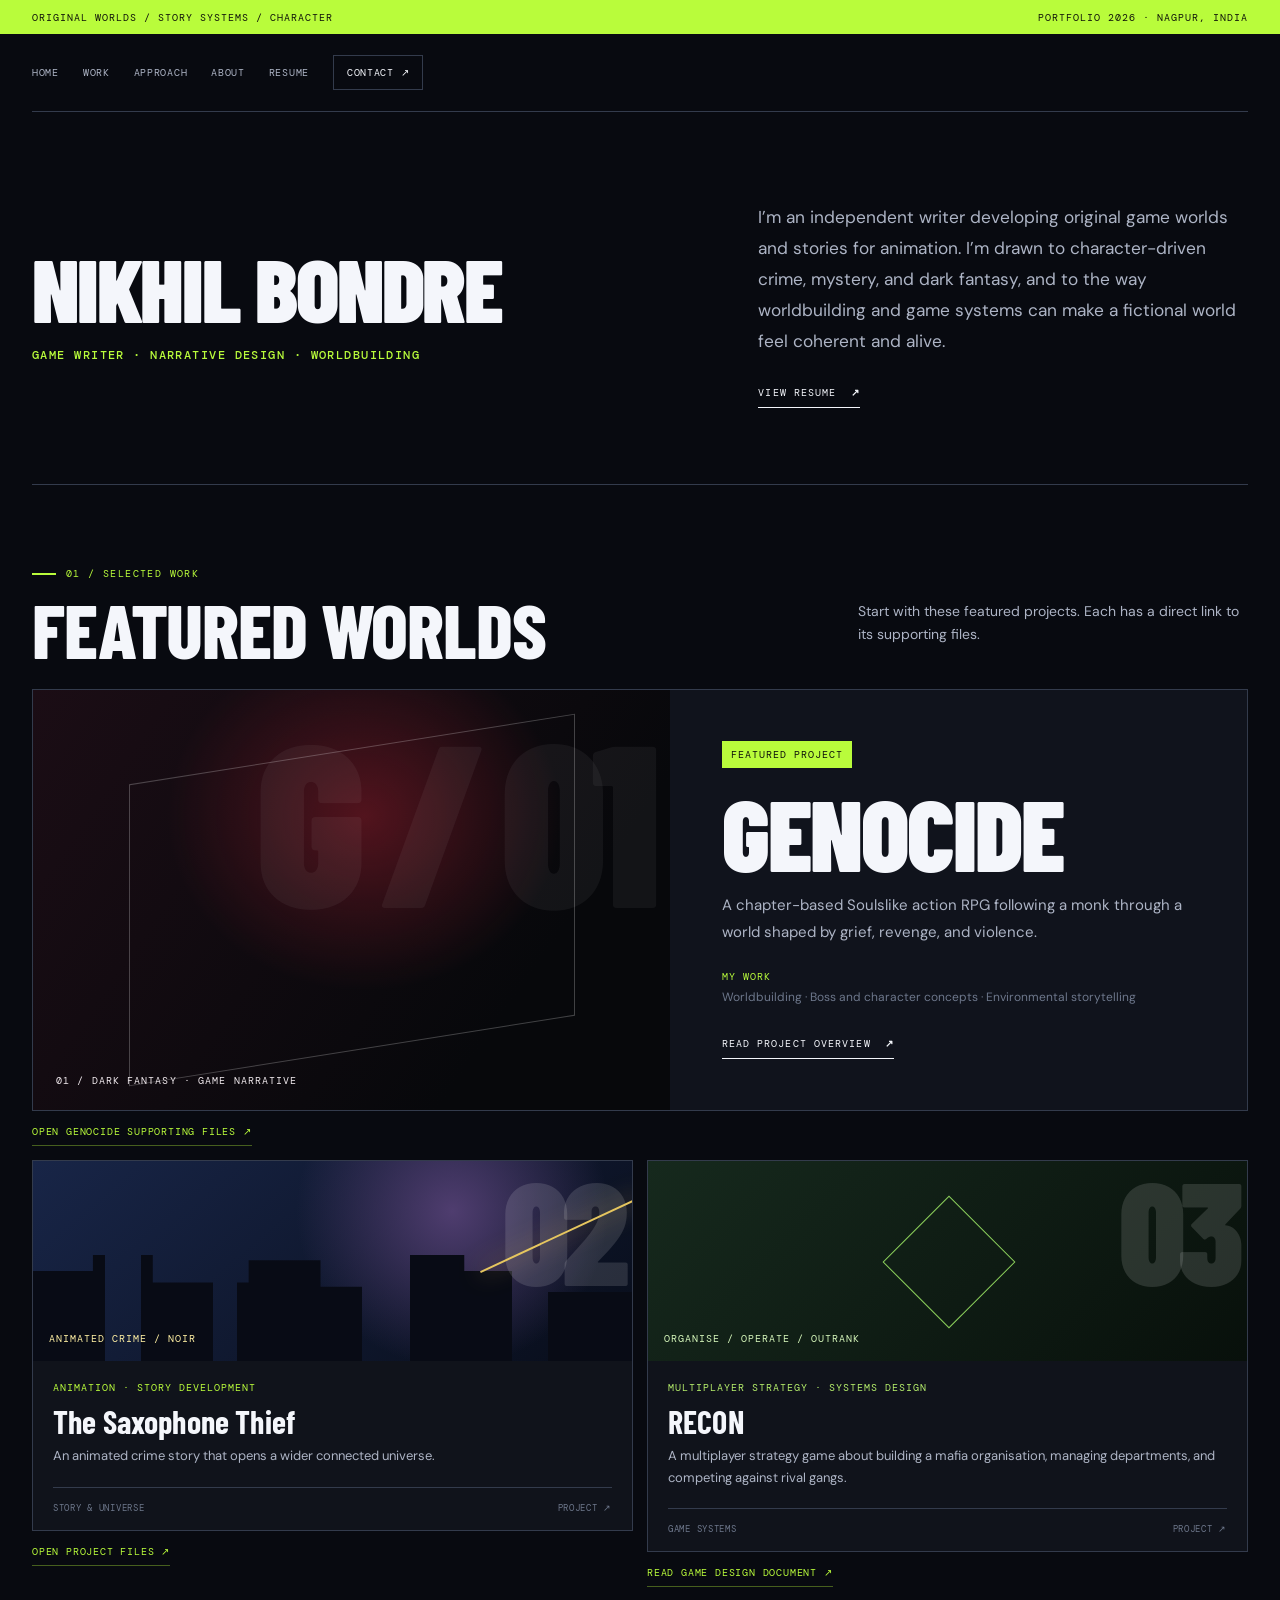
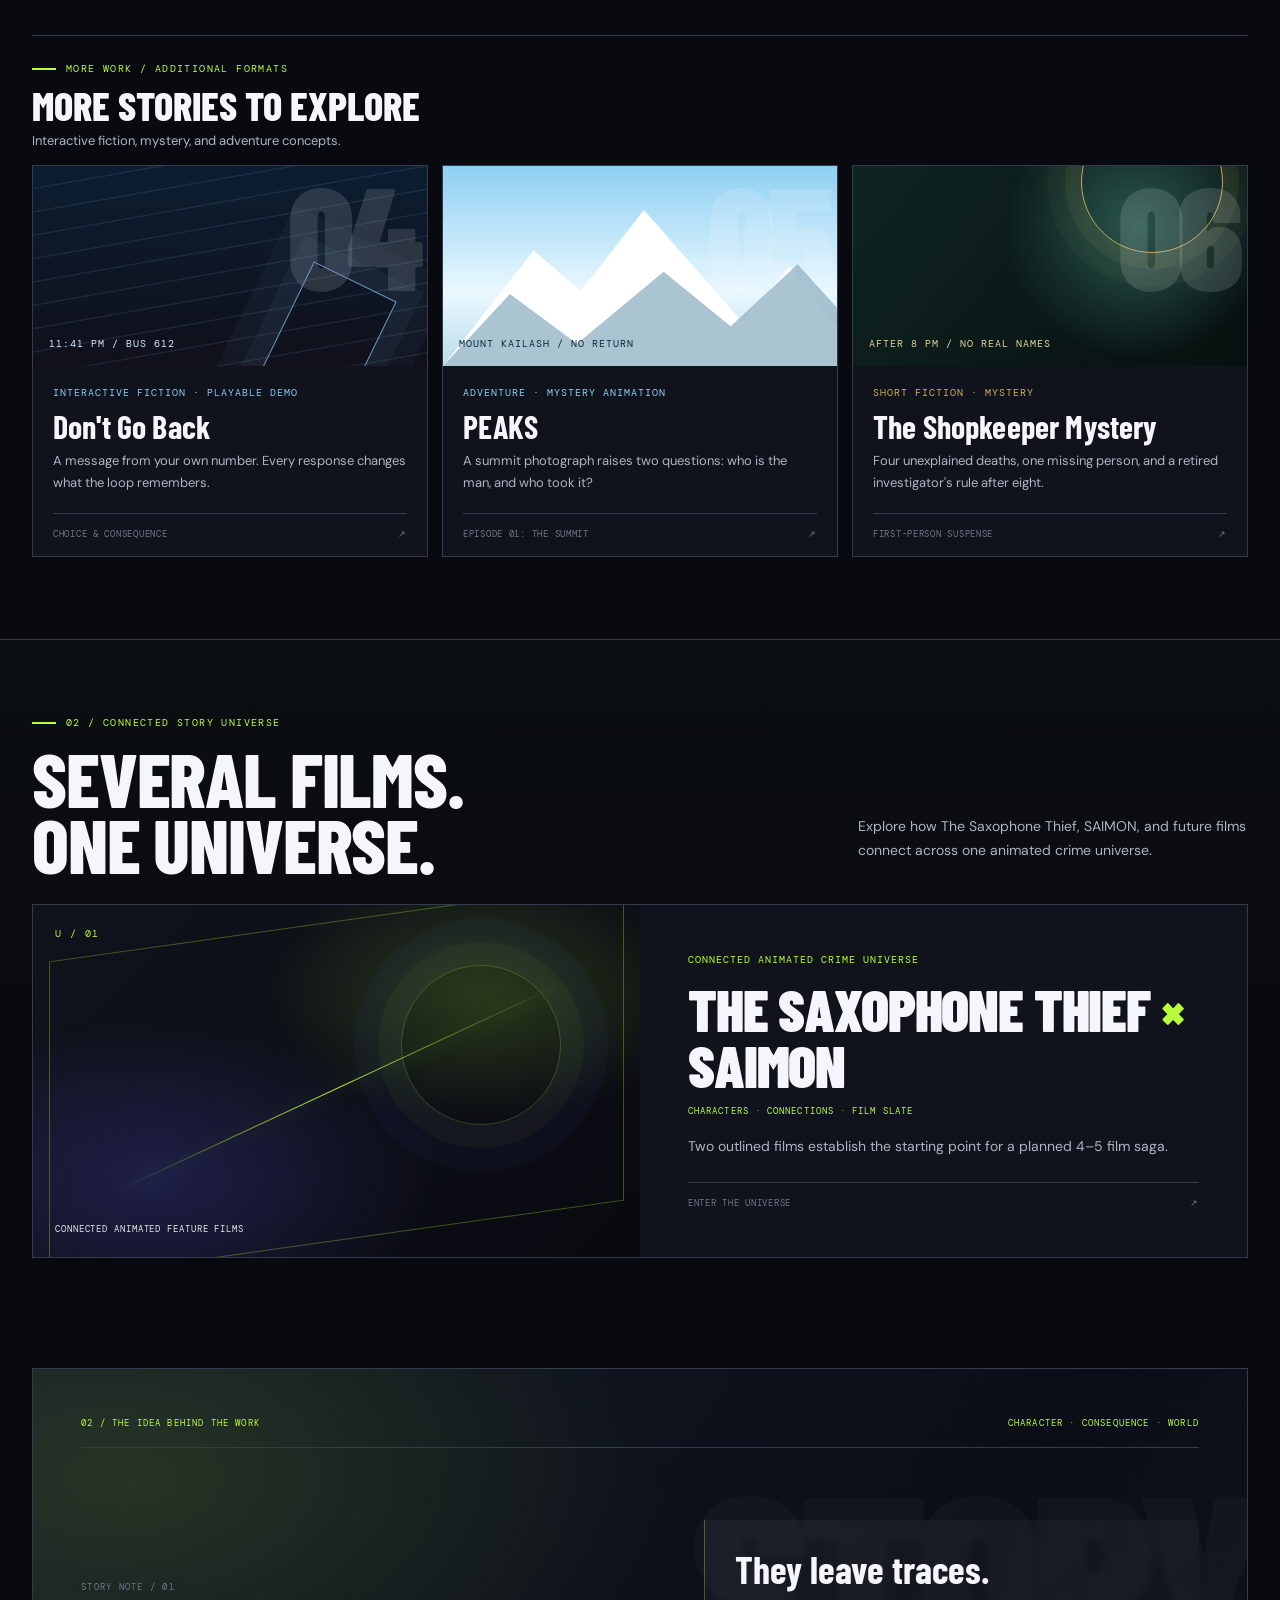
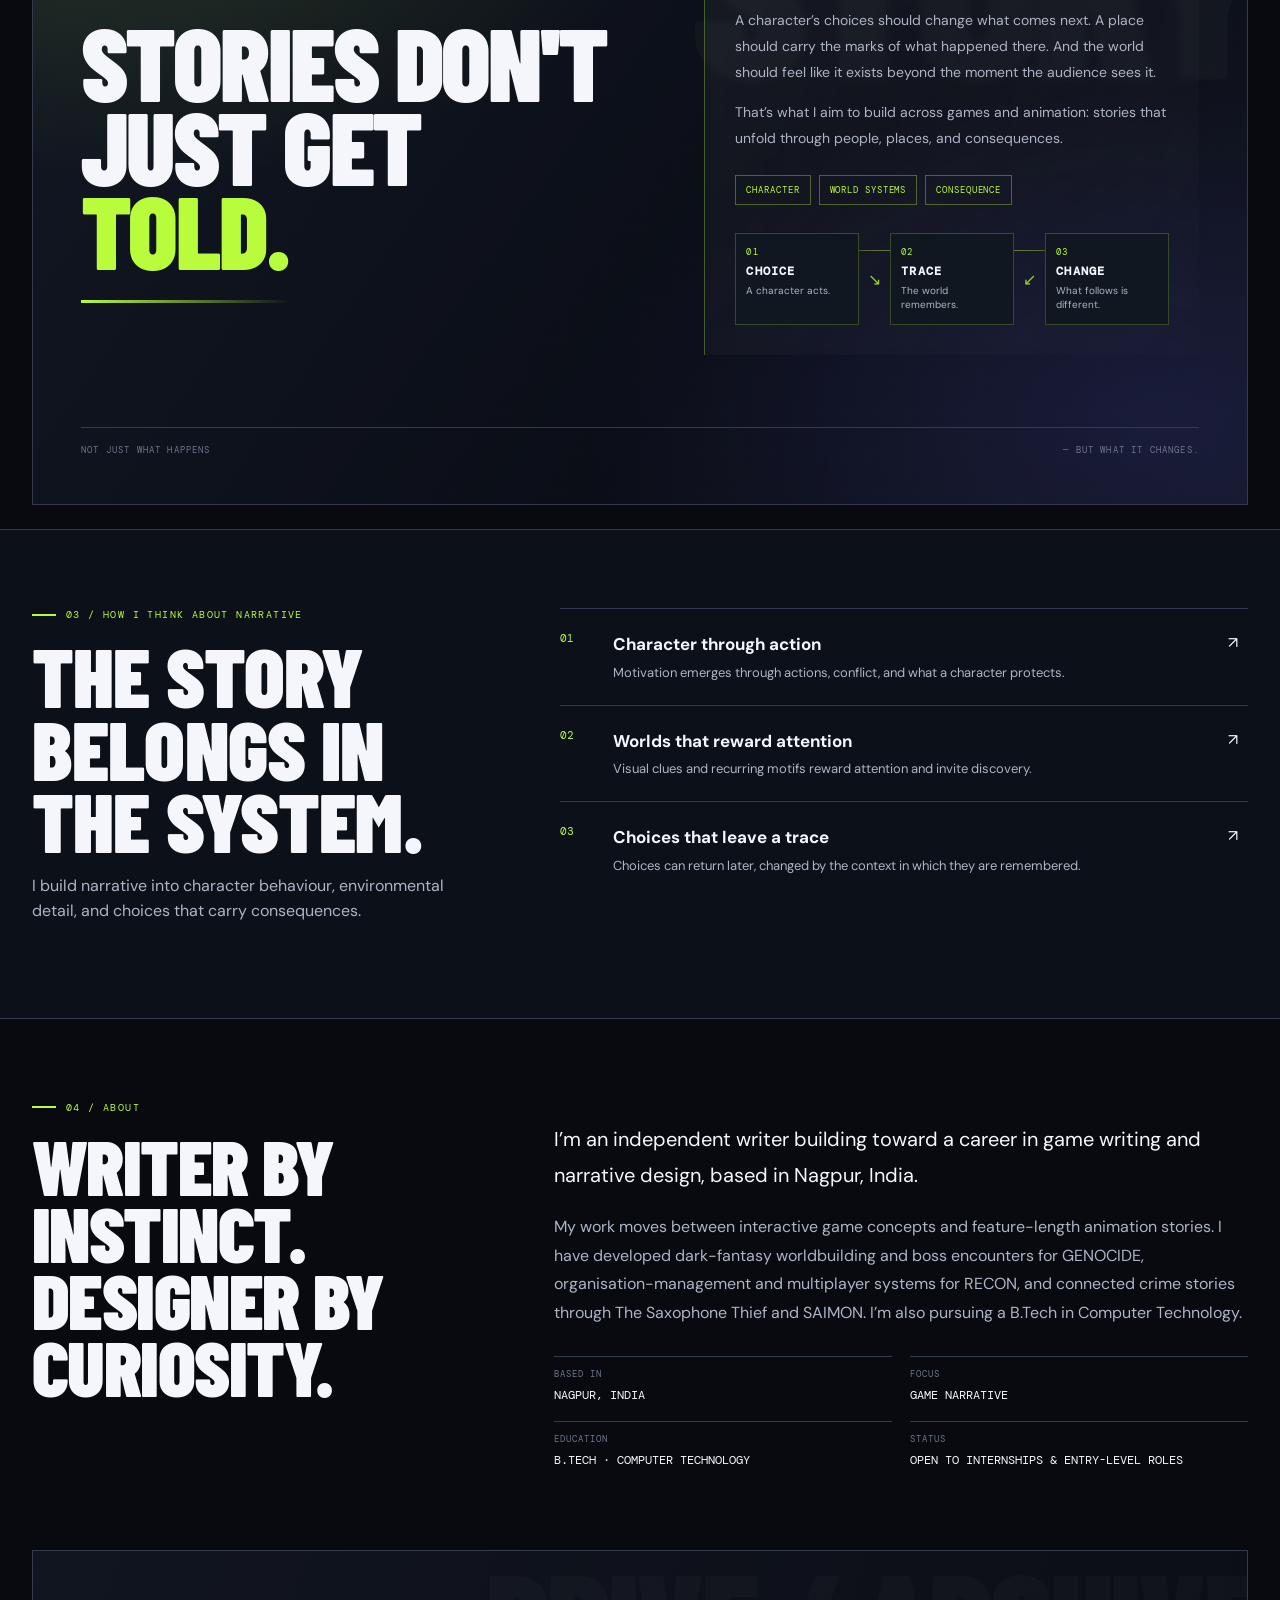
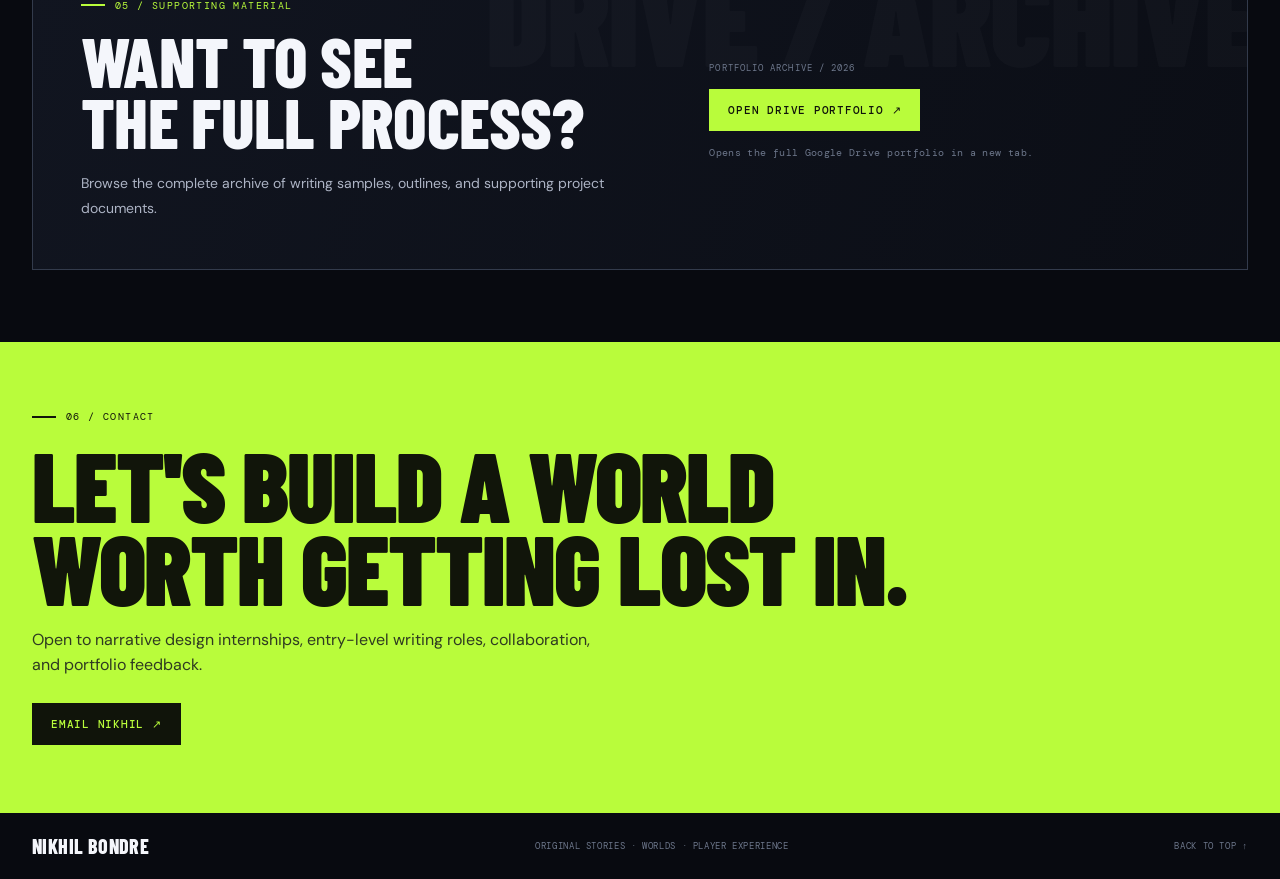
==== commit e8da84d8: "Add files via upload" ====
--- a/index.html
+++ b/index.html
@@ -22,25 +22,44 @@
 @media(prefers-reduced-motion:reduce){.universe-home-card,.universe-home-card:hover{transition:none;transform:none}.universe-home-card.is-opening{animation:none}}
 </style>
 
-</head><body class="theme-home" id="top"><div class="topline"><span>ORIGINAL WORLDS / STORY SYSTEMS / CHARACTER</span><span>PORTFOLIO 2026 · NAGPUR, INDIA</span></div><header class="nav wrap"><a class="brand" href="index.html">NIKHIL BONDRE<em> / STORY + PLAY</em></a><button class="menu-toggle" aria-expanded="false" aria-label="Open menu">MENU ☰</button><nav class="navlinks"><a href="index.html#work">WORK</a><a href="index.html#approach">APPROACH</a><a href="index.html#about">ABOUT</a><a class="contact-link" href="index.html#contact">CONTACT ↗</a></nav></header><main><section class="home-hero wrap"><div><div class="eyebrow">GAME WRITING · NARRATIVE DESIGN · WORLDBUILDING</div><h1>Stories don't<br>just get <span>told.</span></h1><p class="home-copy">They are explored, survived, questioned, and carried with you. I create original story worlds, characters, and narrative concepts — from dark fantasy boss encounters to looping interactive suspense and animated crime.</p><a class="button" href="#work">EXPLORE THE WORLDS <span>↘</span></a></div><div class="home-showcase"><div class="showcase-mark"></div><div class="showcase-caption"><span>INDEPENDENT STORY WORK</span><strong>NB / 001—006</strong></div></div><div class="hero-strip"><span>NAGPUR, INDIA</span><span>INDEPENDENT PROJECTS · 2024—2026</span><span>OPEN TO INTERNSHIPS & ENTRY-LEVEL ROLES</span></div></section>
-<section class="section wrap" id="work"><div class="section-head"><div><div class="eyebrow">01 / SELECTED WORK</div><h2>Pick a world.<br>Step inside.</h2></div><p>Each project has its own tone, color, and story space. Open a project for its premise, narrative overview, characters, structure, and design intent — no document request needed to understand the work.</p></div>
-<a class="feature-project" href="genocide.html"><div class="feature-art genocide-art"><span class="art-label">PROJECT 01 / DARK FANTASY 3D ACTION RPG</span></div><div class="feature-copy"><span class="tag">FEATURED WORLD</span><h3>GENOCIDE</h3><p>A 3D Soulslike-inspired action RPG built around a bounded, chapter-based journey. A monk hunts demons through a world shaped by grief, revenge, and violence; bosses, shrines, and player choices carry the story as much as cutscenes do.</p><span class="text-link">ENTER THE WORLD <b>↗</b></span></div></a>
-<div class="project-grid">
-<a class="project-card loop-project" href="dont-go-back.html"><div class="project-art loop-art"><span class="poster-index">02</span><span class="art-caption">11:41 PM / BUS 612</span></div><div class="card-info"><span class="meta">INTERACTIVE FICTION · PLAYABLE DEMO</span><h3>Don't Go Back</h3><p>A message arrives from your own number. Your first response changes what the loop remembers.</p><div class="card-bottom"><span>CHOICE & CONSEQUENCE</span><span>↗</span></div></div></a>
-
-<a class="project-card peaks-project" href="peaks.html"><div class="project-art peaks-art"><span class="poster-index">03</span><span class="art-caption">MOUNT KAILASH / NO RETURN</span></div><div class="card-info"><span class="meta">ADVENTURE · MYSTERY ANIMATION</span><h3>PEAKS</h3><p>An exploration investigator is shown a summit photograph that raises two questions: who is the man, and who took the picture?</p><div class="card-bottom"><span>EPISODE 01: THE SUMMIT</span><span>↗</span></div></div></a>
-<a class="project-card mystery-project" href="shopkeeper-mystery.html"><div class="project-art mystery-art"><span class="poster-index">04</span><span class="art-caption">AFTER 8 PM / NO REAL NAMES</span></div><div class="card-info"><span class="meta">SHORT FICTION · MYSTERY</span><h3>The Shopkeeper Mystery</h3><p>Four unexplained deaths, one missing person, and a retired investigator's strange rule after eight.</p><div class="card-bottom"><span>FIRST-PERSON SUSPENSE</span><span>↗</span></div></div></a>
-<a class="project-card recon-project" href="recon.html"><div class="project-art recon-art"><span class="poster-index">05</span><span class="art-caption">ORGANISE / OPERATE / OUTRANK</span></div><div class="card-info"><span class="meta">MULTIPLAYER STRATEGY CONCEPT</span><h3>RECON</h3><p>Build an organisation, manage NPC logistics, predict delivery routes, and compete in faction warfare.</p><div class="card-bottom"><span>SYSTEMS & STRATEGY</span><span>↗</span></div></div></a>
+</head><body class="theme-home" id="top"><div class="topline"><span>ORIGINAL WORLDS / STORY SYSTEMS / CHARACTER</span><span>PORTFOLIO 2026 · NAGPUR, INDIA</span></div><header class="nav wrap"><button class="menu-toggle" aria-expanded="false" aria-label="Open menu">MENU ☰</button><nav class="navlinks"><a href="index.html">HOME</a><a href="index.html#work">WORK</a><a href="index.html#approach">APPROACH</a><a href="index.html#about">ABOUT</a><a href="resume.html">RESUME</a><a class="contact-link" href="index.html#contact">CONTACT ↗</a></nav></header><main><section class="home-intro wrap" aria-labelledby="home-name"><div class="home-intro-name"><h1 id="home-name">Nikhil Bondre</h1><p class="home-roleline">GAME WRITER · NARRATIVE DESIGN · WORLDBUILDING</p></div><div class="home-intro-copy"><p>I’m an independent writer developing original game worlds and stories for animation. I’m drawn to character-driven crime, mystery, and dark fantasy, and to the way worldbuilding and game systems can make a fictional world feel coherent and alive.</p><a class="text-link" href="resume.html">VIEW RESUME <b>↗</b></a></div></section><section class="section wrap" id="work"><div class="section-head"><div><div class="eyebrow">01 / SELECTED WORK</div><h2>Featured Worlds</h2></div><p>Start with these featured projects. Each has a direct link to its supporting files.</p></div>
+<div class="feature-entry"><a class="feature-project" href="genocide.html"><div class="feature-art genocide-art"><span class="art-label">01 / DARK FANTASY · GAME NARRATIVE</span></div><div class="feature-copy"><span class="tag">FEATURED PROJECT</span><h3>GENOCIDE</h3><p>A chapter-based Soulslike action RPG following a monk through a world shaped by grief, revenge, and violence.</p><p class="contribution-line"><strong>MY WORK</strong> Worldbuilding · Boss and character concepts · Environmental storytelling</p><span class="text-link">READ PROJECT OVERVIEW <b>↗</b></span></div></a><a class="sample-link" href="https://drive.google.com/drive/folders/1CnrHkJ5PWFpc6hanSZ46exAcIaFxcHCg?usp=drive_link" target="_blank" rel="noopener noreferrer">OPEN GENOCIDE SUPPORTING FILES ↗</a></div>
+<div class="project-grid primary-grid">
+<div class="project-entry"><a class="project-card noir-project" href="saxophone-thief.html"><div class="project-art noir-art"><span class="poster-index">02</span><span class="art-caption">ANIMATED CRIME / NOIR</span></div><div class="card-info"><span class="meta">ANIMATION · STORY DEVELOPMENT</span><h3>The Saxophone Thief</h3><p>An animated crime story that opens a wider connected universe.</p><div class="card-bottom"><span>STORY & UNIVERSE</span><span>PROJECT ↗</span></div></div></a><a class="sample-link" href="https://drive.google.com/drive/folders/1Izl-CPihmDcHR8S_xsXI-keAapyNBxVB?usp=drive_link" target="_blank" rel="noopener noreferrer">OPEN PROJECT FILES ↗</a></div>
+<div class="project-entry"><a class="project-card recon-project" href="recon.html"><div class="project-art recon-art"><span class="poster-index">03</span><span class="art-caption">ORGANISE / OPERATE / OUTRANK</span></div><div class="card-info"><span class="meta">MULTIPLAYER STRATEGY · SYSTEMS DESIGN</span><h3>RECON</h3><p>A multiplayer strategy game about building a mafia organisation, managing departments, and competing against rival gangs.</p><div class="card-bottom"><span>GAME SYSTEMS</span><span>PROJECT ↗</span></div></div></a><a class="sample-link" href="https://drive.google.com/file/d/1X_5ZWuWS6pNj4dyEgM3Vb4ybeiNf10LR/view" target="_blank" rel="noopener noreferrer">READ GAME DESIGN DOCUMENT ↗</a></div>
+</div>
+<div class="more-work-head"><div class="eyebrow">MORE WORK / ADDITIONAL FORMATS</div><h3>More stories to explore</h3><p>Interactive fiction, mystery, and adventure concepts.</p></div>
+<div class="project-grid secondary-grid">
+<a class="project-card loop-project" href="dont-go-back.html"><div class="project-art loop-art"><span class="poster-index">04</span><span class="art-caption">11:41 PM / BUS 612</span></div><div class="card-info"><span class="meta">INTERACTIVE FICTION · PLAYABLE DEMO</span><h3>Don't Go Back</h3><p>A message from your own number. Every response changes what the loop remembers.</p><div class="card-bottom"><span>CHOICE & CONSEQUENCE</span><span>↗</span></div></div></a>
+<a class="project-card peaks-project" href="peaks.html"><div class="project-art peaks-art"><span class="poster-index">05</span><span class="art-caption">MOUNT KAILASH / NO RETURN</span></div><div class="card-info"><span class="meta">ADVENTURE · MYSTERY ANIMATION</span><h3>PEAKS</h3><p>A summit photograph raises two questions: who is the man, and who took it?</p><div class="card-bottom"><span>EPISODE 01: THE SUMMIT</span><span>↗</span></div></div></a>
+<a class="project-card mystery-project" href="shopkeeper-mystery.html"><div class="project-art mystery-art"><span class="poster-index">06</span><span class="art-caption">AFTER 8 PM / NO REAL NAMES</span></div><div class="card-info"><span class="meta">SHORT FICTION · MYSTERY</span><h3>The Shopkeeper Mystery</h3><p>Four unexplained deaths, one missing person, and a retired investigator's rule after eight.</p><div class="card-bottom"><span>FIRST-PERSON SUSPENSE</span><span>↗</span></div></div></a>
 </div></section>
 <section class="universe-home-section" aria-labelledby="universe-home-title">
   <div class="wrap">
-    <div class="section-head"><div><div class="eyebrow">02 / CONNECTED STORY UNIVERSE</div><h2 id="universe-home-title">Several films.<br>One universe.</h2></div><p>A growing home for a connected animated crime saga planned across several feature films — linked by a stolen car, a hidden fortune, and a criminal world that reaches beyond any single story.</p></div>
+    <div class="section-head"><div><div class="eyebrow">02 / CONNECTED STORY UNIVERSE</div><h2 id="universe-home-title">Several films.<br>One universe.</h2></div><p>Explore how The Saxophone Thief, SAIMON, and future films connect across one animated crime universe.</p></div>
     <a class="universe-home-card" href="connected-universe.html" aria-label="Enter the connected animated universe">
       <div class="universe-home-art"><span class="universe-home-index">U / 01</span><span class="universe-home-art-label">CONNECTED ANIMATED FEATURE FILMS</span><span class="universe-home-orbit" aria-hidden="true"></span></div>
-      <div class="universe-home-copy"><span class="meta">THE CONNECTED CRIME SAGA · 4–5 FILMS PLANNED</span><h3>The Saxophone Thief <i>×</i> SAIMON</h3><span class="universe-home-slate">AND MORE STORIES IN THE SAME UNIVERSE</span><p><em>The Saxophone Thief</em> and <em>SAIMON</em> are the first two outlined entries in a wider 4–5 film saga. More stories will expand the same criminal world.</p><span class="card-bottom"><span>ENTER THE UNIVERSE</span><span>↗</span></span></div>
+      <div class="universe-home-copy"><span class="meta">CONNECTED ANIMATED CRIME UNIVERSE</span><h3>The Saxophone Thief <i>×</i> SAIMON</h3><span class="universe-home-slate">CHARACTERS · CONNECTIONS · FILM SLATE</span><p>Two outlined films establish the starting point for a planned 4–5 film saga.</p><span class="card-bottom"><span>ENTER THE UNIVERSE</span><span>↗</span></span></div>
     </a>
   </div>
 </section>
-<section class="approach" id="approach"><div class="wrap approach-grid"><div><div class="eyebrow">02 / HOW I THINK ABOUT NARRATIVE</div><h2>The story<br>belongs in<br>the system.</h2><p class="lead">A character's behaviour, an environmental clue, or a choice with lasting consequences can carry story without stopping play for an explanation.</p></div><div><article class="principle"><span class="idx">01</span><div><h3>Character through action</h3><p>Motivation should be visible in what a character does, how they fight, what they protect, and what they refuse to accept.</p></div><span>↗</span></article><article class="principle"><span class="idx">02</span><div><h3>Worlds that reward attention</h3><p>Visual details and repeating motifs invite the audience to connect evidence and reach a discovery themselves.</p></div><span>↗</span></article><article class="principle"><span class="idx">03</span><div><h3>Choices that leave a trace</h3><p>Player-facing narrative can remember a decision and let its emotional meaning return later in a different context.</p></div><span>↗</span></article></div></div></section>
-<section class="section wrap" id="about"><div class="about-grid"><div><div class="eyebrow">03 / ABOUT</div><h2>Writer by instinct.<br>Designer by curiosity.</h2></div><div class="about-copy"><p class="lead">I'm Nikhil Bondre, an aspiring game writer and narrative designer based in Nagpur, India.</p><p>For around two years, I've developed independent story concepts, game worlds, character arcs, boss encounters, and episodic outlines. My work spans dark fantasy, interactive suspense, crime, adventure, and mystery animation. I'm also pursuing a B.Tech in Computer Technology, which makes me curious about how creative ideas connect with systems and implementation.</p><div class="facts"><div><span>BASED IN</span><strong>NAGPUR, INDIA</strong></div><div><span>FOCUS</span><strong>GAME NARRATIVE</strong></div><div><span>EDUCATION</span><strong>B.TECH · COMPUTER TECHNOLOGY</strong></div><div><span>STATUS</span><strong>OPEN TO INTERNSHIPS & ENTRY-LEVEL ROLES</strong></div></div></div></div></section>
-<section class="drive-section" id="drive-portfolio"><div class="wrap drive-panel"><div class="drive-copy"><div class="eyebrow">04 / THE COMPLETE ARCHIVE</div><h2>Want to see<br>the full process?</h2><p>Explore the complete Drive portfolio for extended writing samples, outlines, supporting documents, and project references.</p></div><div class="drive-action"><span class="drive-index">PORTFOLIO ARCHIVE / 2026</span><a class="button" href="https://drive.google.com/drive/folders/1f-iVO3YMCcOyGl1gCghWWLnx4gB9Ek21?usp=drive_link" target="_blank" rel="noopener noreferrer">OPEN DRIVE PORTFOLIO ↗</a><small>Opens the full Google Drive portfolio in a new tab.</small></div></div></section><section class="contact" id="contact"><div class="wrap"><div class="eyebrow">05 / CONTACT</div><h2>Let's build a world<br>worth getting lost in.</h2><p>Open to narrative design internships, entry-level writing roles, collaboration, and thoughtful portfolio feedback.</p><a class="button" href="mailto:nikhilbondre.work@gmail.com?subject=Game%20Narrative%20%2F%20Writing%20Opportunity">EMAIL NIKHIL ↗</a></div></section></main><footer class="wrap"><a class="brand" href="index.html">NIKHIL BONDRE</a><span>ORIGINAL STORIES · WORLDS · PLAYER EXPERIENCE</span><a href="#top">BACK TO TOP ↑</a></footer><script src="script.js"></script><script>document.querySelector('.universe-home-card')?.addEventListener('click',()=>{try{sessionStorage.setItem('nb-play-universe-intro','1')}catch(e){}});</script></body></html>
+<section class="story-manifesto wrap" aria-labelledby="stories-after-work-title">
+  <div class="story-manifesto-top"><span>02 / THE IDEA BEHIND THE WORK</span><span>CHARACTER · CONSEQUENCE · WORLD</span></div>
+  <div class="story-manifesto-grid">
+    <div class="story-manifesto-title"><span class="story-index">STORY NOTE / 01</span><h2 id="stories-after-work-title">Stories don't<br>just get <em>told.</em></h2></div>
+    <div class="story-manifesto-copy"><p class="story-manifesto-lead">They leave traces.</p><p>A character’s choices should change what comes next. A place should carry the marks of what happened there. And the world should feel like it exists beyond the moment the audience sees it.</p><p>That’s what I aim to build across games and animation: stories that unfold through people, places, and consequences.</p><div class="story-tags"><span>CHARACTER</span><span>WORLD SYSTEMS</span><span>CONSEQUENCE</span></div>
+      <div class="story-loop" aria-label="Narrative design loop">
+        <div class="story-loop-track"><span class="story-loop-line"></span>
+          <article class="story-loop-step"><span class="loop-number">01</span><strong>CHOICE</strong><small>A character acts.</small></article>
+          <span class="story-loop-arrow" aria-hidden="true">↘</span>
+          <article class="story-loop-step"><span class="loop-number">02</span><strong>TRACE</strong><small>The world remembers.</small></article>
+          <span class="story-loop-arrow" aria-hidden="true">↙</span>
+          <article class="story-loop-step"><span class="loop-number">03</span><strong>CHANGE</strong><small>What follows is different.</small></article>
+        </div>
+      </div></div>
+  </div>
+  <div class="story-manifesto-bottom"><span>NOT JUST WHAT HAPPENS</span><span>— BUT WHAT IT CHANGES.</span></div>
+</section>
+<section class="approach" id="approach"><div class="wrap approach-grid"><div><div class="eyebrow">03 / HOW I THINK ABOUT NARRATIVE</div><h2>The story<br>belongs in<br>the system.</h2><p class="lead">I build narrative into character behaviour, environmental detail, and choices that carry consequences.</p></div><div><article class="principle"><span class="idx">01</span><div><h3>Character through action</h3><p>Motivation emerges through actions, conflict, and what a character protects.</p></div><span>↗</span></article><article class="principle"><span class="idx">02</span><div><h3>Worlds that reward attention</h3><p>Visual clues and recurring motifs reward attention and invite discovery.</p></div><span>↗</span></article><article class="principle"><span class="idx">03</span><div><h3>Choices that leave a trace</h3><p>Choices can return later, changed by the context in which they are remembered.</p></div><span>↗</span></article></div></div></section>
+<section class="section wrap" id="about"><div class="about-grid"><div><div class="eyebrow">04 / ABOUT</div><h2>Writer by instinct.<br>Designer by curiosity.</h2></div><div class="about-copy"><p class="lead">I’m an independent writer building toward a career in game writing and narrative design, based in Nagpur, India.</p><p>My work moves between interactive game concepts and feature-length animation stories. I have developed dark-fantasy worldbuilding and boss encounters for GENOCIDE, organisation-management and multiplayer systems for RECON, and connected crime stories through The Saxophone Thief and SAIMON. I’m also pursuing a B.Tech in Computer Technology.</p><div class="facts"><div><span>BASED IN</span><strong>NAGPUR, INDIA</strong></div><div><span>FOCUS</span><strong>GAME NARRATIVE</strong></div><div><span>EDUCATION</span><strong>B.TECH · COMPUTER TECHNOLOGY</strong></div><div><span>STATUS</span><strong>OPEN TO INTERNSHIPS & ENTRY-LEVEL ROLES</strong></div></div></div></div></section>
+<section class="drive-section" id="drive-portfolio"><div class="wrap drive-panel"><div class="drive-copy"><div class="eyebrow">05 / SUPPORTING MATERIAL</div><h2>Want to see<br>the full process?</h2><p>Browse the complete archive of writing samples, outlines, and supporting project documents.</p></div><div class="drive-action"><span class="drive-index">PORTFOLIO ARCHIVE / 2026</span><a class="button" href="https://drive.google.com/drive/folders/1f-iVO3YMCcOyGl1gCghWWLnx4gB9Ek21?usp=drive_link" target="_blank" rel="noopener noreferrer">OPEN DRIVE PORTFOLIO ↗</a><small>Opens the full Google Drive portfolio in a new tab.</small></div></div></section><section class="contact" id="contact"><div class="wrap"><div class="eyebrow">06 / CONTACT</div><h2>Let's build a world<br>worth getting lost in.</h2><p>Open to narrative design internships, entry-level writing roles, collaboration, and portfolio feedback.</p><a class="button" href="mailto:nikhilbondre.work@gmail.com?subject=Game%20Narrative%20%2F%20Writing%20Opportunity">EMAIL NIKHIL ↗</a></div></section></main><footer class="wrap"><a class="brand" href="index.html">NIKHIL BONDRE</a><span>ORIGINAL STORIES · WORLDS · PLAYER EXPERIENCE</span><a href="#top">BACK TO TOP ↑</a></footer><script src="script.js"></script><script>document.querySelector('.universe-home-card')?.addEventListener('click',()=>{try{sessionStorage.setItem('nb-play-universe-intro','1')}catch(e){}});</script></body></html>
--- a/styles.css
+++ b/styles.css
@@ -1,26 +1,26 @@
-@import url('https://fonts.googleapis.com/css2?family=Barlow+Condensed:wght@500;600;700;800;900&family=DM+Mono:wght@400;500&family=DM+Sans:wght@400;500;600;700&family=Space+Grotesk:wght@400;500;600;700&display=swap');
-:root{--bg:#080a10;--panel:#111520;--panel-2:#171c29;--ink:#f4f6fb;--muted:#adb4c5;--soft:#6d778b;--line:#333b4c;--accent:#b9fc3b;--accent2:#6258ff;--display:'Barlow Condensed',Impact,sans-serif;--sans:'Space Grotesk',Arial,sans-serif;--mono:'DM Mono',monospace;--body:'DM Sans',Arial,sans-serif;--max:1240px}
-*{box-sizing:border-box}html{scroll-behavior:smooth;scroll-padding-top:90px}body{margin:0;background:var(--bg);color:var(--ink);font-family:var(--body);line-height:1.55;-webkit-font-smoothing:antialiased;overflow-x:hidden}a{color:inherit;text-decoration:none}button{font:inherit;cursor:pointer}.wrap{width:min(var(--max),calc(100% - 64px));margin-inline:auto}.topline{height:34px;background:var(--accent);color:#11150a;display:flex;justify-content:space-between;align-items:center;padding:0 max(32px,calc((100% - var(--max))/2));font:10px var(--mono);letter-spacing:.1em;text-transform:uppercase}.topline span:last-child{text-align:right}.nav{display:flex;align-items:center;justify-content:space-between;gap:20px;padding:21px 0;border-bottom:1px solid var(--line);position:relative;z-index:5}.brand{font:800 24px/1 var(--display);letter-spacing:.02em;text-transform:uppercase;white-space:nowrap}.brand em{color:var(--accent);font:10px var(--mono);font-style:normal;letter-spacing:.08em;margin-left:8px}.navlinks{display:flex;gap:24px;align-items:center;font:10px var(--mono);letter-spacing:.07em;text-transform:uppercase}.navlinks a{color:var(--muted);transition:color .2s}.navlinks a:hover{color:var(--accent)}.navlinks .contact-link{color:var(--ink);border:1px solid var(--line);padding:10px 13px}.menu-toggle{display:none;background:transparent;border:1px solid var(--line);color:var(--ink);padding:8px 10px}.eyebrow{font:10px var(--mono);letter-spacing:.14em;text-transform:uppercase;color:var(--accent);display:flex;align-items:center;gap:10px}.eyebrow:before{content:'';width:24px;height:2px;background:currentColor}.muted{color:var(--muted)}.text-link{display:inline-flex;gap:14px;align-items:center;font:10px var(--mono);text-transform:uppercase;letter-spacing:.11em;border-bottom:1px solid currentColor;padding-bottom:8px}.text-link:hover{color:var(--accent)}.button{display:inline-flex;align-items:center;justify-content:center;gap:12px;background:var(--accent);color:#10130b;padding:13px 18px;font:500 11px var(--mono);letter-spacing:.07em;text-transform:uppercase;border:1px solid var(--accent);transition:transform .2s,background .2s}.button:hover{transform:translateY(-2px);background:#d5ff7d}.button.outline{background:transparent;color:var(--ink);border-color:var(--line)}.button.outline:hover{border-color:var(--accent);color:var(--accent)}
+@import url("https://fonts.googleapis.com/css2?family=Barlow+Condensed:wght@500;600;700;800;900&family=DM+Mono:wght@400;500&family=DM+Sans:wght@400;500;600;700&family=Space+Grotesk:wght@400;500;600;700&display=swap");
+:root{--bg:#080a10;--panel:#111520;--panel-2:#171c29;--ink:#f4f6fb;--muted:#adb4c5;--soft:#6d778b;--line:#333b4c;--accent:#b9fc3b;--accent2:#6258ff;--display:"Barlow Condensed",Impact,sans-serif;--sans:"Space Grotesk",Arial,sans-serif;--mono:"DM Mono",monospace;--body:"DM Sans",Arial,sans-serif;--max:1240px}
+*{box-sizing:border-box}html{scroll-behavior:smooth;scroll-padding-top:90px}body{margin:0;background:var(--bg);color:var(--ink);font-family:var(--body);line-height:1.55;-webkit-font-smoothing:antialiased;overflow-x:hidden}a{color:inherit;text-decoration:none}button{font:inherit;cursor:pointer}.wrap{width:min(var(--max),calc(100% - 64px));margin-inline:auto}.topline{height:34px;background:var(--accent);color:#11150a;display:flex;justify-content:space-between;align-items:center;padding:0 max(32px,calc((100% - var(--max))/2));font:10px var(--mono);letter-spacing:.1em;text-transform:uppercase}.topline span:last-child{text-align:right}.nav{display:flex;align-items:center;justify-content:space-between;gap:20px;padding:21px 0;border-bottom:1px solid var(--line);position:relative;z-index:5}.brand{font:800 24px/1 var(--display);letter-spacing:.02em;text-transform:uppercase;white-space:nowrap}.brand em{color:var(--accent);font:10px var(--mono);font-style:normal;letter-spacing:.08em;margin-left:8px}.navlinks{display:flex;gap:24px;align-items:center;font:10px var(--mono);letter-spacing:.07em;text-transform:uppercase}.navlinks a{color:var(--muted);transition:color .2s}.navlinks a:hover{color:var(--accent)}.navlinks .contact-link{color:var(--ink);border:1px solid var(--line);padding:10px 13px}.menu-toggle{display:none;background:transparent;border:1px solid var(--line);color:var(--ink);padding:8px 10px}.eyebrow{font:10px var(--mono);letter-spacing:.14em;text-transform:uppercase;color:var(--accent);display:flex;align-items:center;gap:10px}.eyebrow:before{content:"";width:24px;height:2px;background:currentColor}.muted{color:var(--muted)}.text-link{display:inline-flex;gap:14px;align-items:center;font:10px var(--mono);text-transform:uppercase;letter-spacing:.11em;border-bottom:1px solid currentColor;padding-bottom:8px}.text-link:hover{color:var(--accent)}.button{display:inline-flex;align-items:center;justify-content:center;gap:12px;background:var(--accent);color:#10130b;padding:13px 18px;font:500 11px var(--mono);letter-spacing:.07em;text-transform:uppercase;border:1px solid var(--accent);transition:transform .2s,background .2s}.button:hover{transform:translateY(-2px);background:#d5ff7d}.button.outline{background:transparent;color:var(--ink);border-color:var(--line)}.button.outline:hover{border-color:var(--accent);color:var(--accent)}
 /* Homepage: creative workspace, project tiles each use their own visual world. */
-.home-hero{padding:96px 0 66px;position:relative;display:grid;grid-template-columns:1.1fr .9fr;gap:48px;align-items:center}.home-hero:after{content:'STORY / PLAY / CONSEQUENCE';position:absolute;right:0;top:34px;color:#32394a;font:10px var(--mono);letter-spacing:.14em}.home-hero h1{font:900 clamp(72px,11.5vw,150px)/.77 var(--display);letter-spacing:-.025em;text-transform:uppercase;margin:25px 0 30px;max-width:800px}.home-hero h1 span{color:var(--accent);display:block}.home-copy{font-size:17px;line-height:1.75;max-width:540px;color:#c2c8d5;margin-bottom:28px}.home-showcase{min-height:410px;position:relative;border:1px solid #3a4050;overflow:hidden;background:radial-gradient(circle at 65% 36%,#25264b 0,transparent 40%),linear-gradient(145deg,#161b29,#07080c 70%);display:flex;align-items:flex-end;padding:24px}.home-showcase:before{content:'';position:absolute;inset:0;background:linear-gradient(110deg,transparent 30%,rgba(185,252,59,.1) 31%,transparent 32%),repeating-linear-gradient(0deg,transparent 0 54px,rgba(255,255,255,.03) 55px 56px)}.showcase-mark{position:absolute;inset:12% 12% 19%;border:1px solid rgba(185,252,59,.4);transform:skewY(-8deg)}.showcase-mark:before{content:'NB';position:absolute;right:2%;top:1%;font:900 clamp(130px,18vw,230px)/.8 var(--display);color:rgba(255,255,255,.045);letter-spacing:-.06em}.showcase-caption{position:relative;z-index:1;display:flex;justify-content:space-between;gap:20px;width:100%;font:10px var(--mono);letter-spacing:.1em;text-transform:uppercase}.showcase-caption strong{color:var(--accent);font-weight:400}.hero-strip{grid-column:1/-1;display:flex;justify-content:space-between;gap:16px;flex-wrap:wrap;padding-top:18px;border-top:1px solid var(--line);color:var(--soft);font:10px var(--mono);letter-spacing:.08em;text-transform:uppercase}.section{padding:82px 0}.section-head{display:flex;justify-content:space-between;align-items:end;gap:30px;margin-bottom:28px}.section-head h2{font:800 clamp(42px,6vw,78px)/.86 var(--display);text-transform:uppercase;letter-spacing:-.015em;margin:15px 0 0}.section-head p{max-width:390px;color:var(--muted);font-size:14px;line-height:1.7}.feature-project{display:grid;grid-template-columns:1.05fr .95fr;min-height:395px;border:1px solid var(--line);background:#10131c;overflow:hidden;transition:border-color .2s,transform .2s}.feature-project:hover{border-color:var(--accent);transform:translateY(-3px)}.feature-art{position:relative;min-height:340px;display:flex;align-items:flex-end;padding:23px;isolation:isolate;overflow:hidden;background:#100e14}.feature-art.genocide-art{background:radial-gradient(ellipse at 52% 30%,rgba(137,27,41,.55),transparent 42%),linear-gradient(125deg,#1b0d15,#07080b 75%)}.feature-art.genocide-art:before{content:'G / 01';position:absolute;right:4%;top:8%;font:900 clamp(130px,18vw,235px)/.8 var(--display);color:rgba(255,255,255,.05);letter-spacing:-.07em}.feature-art:after{content:'';position:absolute;inset:14% 15%;border:1px solid rgba(255,255,255,.23);transform:skewY(-9deg);z-index:-1}.art-label{font:10px var(--mono);letter-spacing:.11em;color:#f0e9ed;text-transform:uppercase}.feature-copy{align-self:center;padding:clamp(26px,4vw,56px)}.tag{display:inline-block;font:10px var(--mono);letter-spacing:.1em;text-transform:uppercase;padding:7px 9px;background:var(--accent);color:#10130b}.feature-copy h3{font:900 clamp(56px,8vw,100px)/.82 var(--display);letter-spacing:-.02em;margin:23px 0 19px;text-transform:uppercase}.feature-copy p{color:var(--muted);font-size:15px;line-height:1.75;max-width:500px;margin:0 0 25px}.project-grid{display:grid;grid-template-columns:repeat(3,1fr);gap:14px;margin-top:14px}.project-card{border:1px solid var(--line);background:#10131b;display:flex;flex-direction:column;min-width:0;transition:transform .2s,border-color .2s}.project-card:hover{transform:translateY(-4px);border-color:var(--tile-accent,var(--accent))}.project-art{height:200px;position:relative;overflow:hidden;display:flex;align-items:flex-end;padding:16px;background:var(--tile-bg,#172133)}.project-art .poster-index{position:absolute;right:12px;top:2px;font:900 clamp(92px,12vw,145px)/.9 var(--display);color:rgba(255,255,255,.13);letter-spacing:-.06em}.project-art .art-caption{position:relative;z-index:2;font:10px var(--mono);letter-spacing:.1em;text-transform:uppercase;color:var(--poster-ink,#f5f7fa)}.project-art:before,.project-art:after{content:'';position:absolute;pointer-events:none}.project-art.loop-art{--tile-bg:#091421;--tile-accent:#8bc8f5;--poster-ink:#d4ecff;background:linear-gradient(180deg,#0c1d31,#10101a)}.loop-art:before{inset:0;background:repeating-linear-gradient(170deg,transparent 0 21px,rgba(125,186,232,.11) 22px 23px)}.loop-art:after{width:90px;height:150px;right:15%;bottom:-60px;border:1px solid #6b9cc3;transform:rotate(26deg);box-shadow:0 0 0 20px rgba(101,153,196,.07),0 0 0 42px rgba(101,153,196,.05)}.project-art.peaks-art{--tile-bg:#8ec9e9;--tile-accent:#8bcff2;--poster-ink:#09283b;background:linear-gradient(#8ed0f2,#eaf8ff 63%,#b9ddeb)}.peaks-art:before{bottom:0;left:0;width:100%;height:78%;background:#fff;clip-path:polygon(0 100%,23% 26%,35% 52%,51% 0,76% 72%,88% 36%,100% 76%,100% 100%)}.peaks-art:after{bottom:0;left:0;width:100%;height:62%;background:#9dbacb;clip-path:polygon(0 100%,17% 42%,34% 82%,56% 24%,73% 68%,90% 18%,100% 53%,100% 100%);opacity:.85}.project-art.noir-art{--tile-bg:#111629;--tile-accent:#e6c65f;--poster-ink:#fff0a3;background:radial-gradient(circle at 70% 25%,#4f3d6f,transparent 35%),linear-gradient(140deg,#182547,#080d1a)}.noir-art:before{inset:auto 0 0;height:53%;background:linear-gradient(90deg,#080b15 0 12%,transparent 12% 18%,#080b15 18% 30%,transparent 30% 34%,#080b15 34% 55%,transparent 55% 63%,#080b15 63% 80%,transparent 80% 86%,#080b15 86%);clip-path:polygon(0 15%,10% 15%,10% 0,20% 0,20% 26%,36% 26%,36% 5%,48% 5%,48% 30%,62% 30%,62% 0,72% 0,72% 15%,85% 15%,85% 35%,100% 35%,100% 100%,0 100%)}.noir-art:after{width:180px;height:2px;background:#e6c65f;box-shadow:0 0 24px #f0bf52;top:36%;right:-20px;transform:rotate(-25deg)}.project-art.mystery-art{--tile-bg:#0c1a19;--tile-accent:#ceae60;--poster-ink:#e4d3a1;background:radial-gradient(circle at 72% 30%,#29564e,transparent 42%),linear-gradient(130deg,#0f2422,#07100f)}.mystery-art:before{width:140px;height:140px;border:1px solid #c7a85d;border-radius:50%;top:-55px;right:24px;box-shadow:0 0 0 16px rgba(199,168,93,.08),0 0 0 34px rgba(199,168,93,.04)}.project-art.recon-art{--tile-bg:#101912;--tile-accent:#b6ef6b;--poster-ink:#d6f7bb;background:linear-gradient(135deg,#16291d,#08100b)}.recon-art:before{inset:14px;background:linear-gradient(90deg,transparent 49%,rgba(160,234,110,.2) 50%,transparent 51%),linear-gradient(0deg,transparent 49%,rgba(160,234,110,.2) 50%,transparent 51%);background-size:36px 36px}.recon-art:after{width:92px;height:92px;border:1px solid #8bcf5b;left:calc(50% - 46px);top:calc(50% - 46px);transform:rotate(45deg)}.card-info{padding:20px 20px 16px;display:flex;flex-direction:column;flex:1}.card-info .meta{color:var(--tile-accent,var(--accent));font:10px var(--mono);letter-spacing:.1em;text-transform:uppercase}.card-info h3{font:700 32px/.98 var(--display);letter-spacing:.005em;margin:12px 0 8px}.card-info p{color:var(--muted);font-size:13px;line-height:1.65;margin:0 0 20px}.card-bottom{margin-top:auto;padding-top:14px;border-top:1px solid var(--line);display:flex;justify-content:space-between;gap:16px;color:var(--soft);font:9px var(--mono);letter-spacing:.08em;text-transform:uppercase}
+.home-copy{font-size:17px;line-height:1.75;max-width:540px;color:#c2c8d5;margin-bottom:28px}.section{padding:82px 0}.section-head{display:flex;justify-content:space-between;align-items:end;gap:30px;margin-bottom:28px}.section-head h2{font:800 clamp(42px,6vw,78px)/.86 var(--display);text-transform:uppercase;letter-spacing:-.015em;margin:15px 0 0}.section-head p{max-width:390px;color:var(--muted);font-size:14px;line-height:1.7}.feature-project{display:grid;grid-template-columns:1.05fr .95fr;min-height:395px;border:1px solid var(--line);background:#10131c;overflow:hidden;transition:border-color .2s,transform .2s}.feature-project{--tile-accent:#b83a4b}.feature-project:hover,.feature-project:focus-visible{border-color:var(--tile-accent);transform:translateY(-4px);box-shadow:0 14px 32px rgba(0,0,0,.25)}.feature-project:active{transform:translateY(-1px);border-color:var(--tile-accent)}.feature-art{position:relative;min-height:340px;display:flex;align-items:flex-end;padding:23px;isolation:isolate;overflow:hidden;background:#100e14}.feature-art.genocide-art{background:radial-gradient(ellipse at 52% 30%,rgba(137,27,41,.55),transparent 42%),linear-gradient(125deg,#1b0d15,#07080b 75%)}.feature-art.genocide-art:before{content:"G / 01";position:absolute;right:4%;top:8%;font:900 clamp(130px,18vw,235px)/.8 var(--display);color:rgba(255,255,255,.05);letter-spacing:-.07em}.feature-art:after{content:"";position:absolute;inset:14% 15%;border:1px solid rgba(255,255,255,.23);transform:skewY(-9deg);z-index:-1}.art-label{font:10px var(--mono);letter-spacing:.11em;color:#f0e9ed;text-transform:uppercase}.feature-copy{align-self:center;padding:clamp(26px,4vw,56px)}.tag{display:inline-block;font:10px var(--mono);letter-spacing:.1em;text-transform:uppercase;padding:7px 9px;background:var(--accent);color:#10130b}.feature-copy h3{font:900 clamp(56px,8vw,100px)/.82 var(--display);letter-spacing:-.02em;margin:23px 0 19px;text-transform:uppercase}.feature-copy p{color:var(--muted);font-size:15px;line-height:1.75;max-width:500px;margin:0 0 25px}.project-grid{display:grid;grid-template-columns:repeat(3,1fr);gap:14px;margin-top:14px}.project-card{border:1px solid var(--line);background:#10131b;display:flex;flex-direction:column;min-width:0;transition:transform .2s,border-color .2s;will-change:transform}.project-card.loop-project{--tile-accent:#8bc8f5}.project-card.peaks-project{--tile-accent:#8bcff2}.project-card.mystery-project{--tile-accent:#ceae60}.project-card.recon-project{--tile-accent:#b6ef6b}.project-card:hover,.project-card:focus-visible{transform:translateY(-4px);border-color:var(--tile-accent,var(--accent));box-shadow:0 12px 28px rgba(0,0,0,.22)}.project-card:active{transform:translateY(-1px);border-color:var(--tile-accent,var(--accent))}.project-art{height:200px;position:relative;overflow:hidden;display:flex;align-items:flex-end;padding:16px;background:var(--tile-bg,#172133)}.project-art .poster-index{position:absolute;right:12px;top:2px;font:900 clamp(92px,12vw,145px)/.9 var(--display);color:rgba(255,255,255,.13);letter-spacing:-.06em}.project-art .art-caption{position:relative;z-index:2;font:10px var(--mono);letter-spacing:.1em;text-transform:uppercase;color:var(--poster-ink,#f5f7fa)}.project-art:before,.project-art:after{content:"";position:absolute;pointer-events:none}.project-art.loop-art{--tile-bg:#091421;--tile-accent:#8bc8f5;--poster-ink:#d4ecff;background:linear-gradient(180deg,#0c1d31,#10101a)}.loop-art:before{inset:0;background:repeating-linear-gradient(170deg,transparent 0 21px,rgba(125,186,232,.11) 22px 23px)}.loop-art:after{width:90px;height:150px;right:15%;bottom:-60px;border:1px solid #6b9cc3;transform:rotate(26deg);box-shadow:0 0 0 20px rgba(101,153,196,.07),0 0 0 42px rgba(101,153,196,.05)}.project-art.peaks-art{--tile-bg:#8ec9e9;--tile-accent:#8bcff2;--poster-ink:#09283b;background:linear-gradient(#8ed0f2,#eaf8ff 63%,#b9ddeb)}.peaks-art:before{bottom:0;left:0;width:100%;height:78%;background:#fff;clip-path:polygon(0 100%,23% 26%,35% 52%,51% 0,76% 72%,88% 36%,100% 76%,100% 100%)}.peaks-art:after{bottom:0;left:0;width:100%;height:62%;background:#9dbacb;clip-path:polygon(0 100%,17% 42%,34% 82%,56% 24%,73% 68%,90% 18%,100% 53%,100% 100%);opacity:.85}.project-art.noir-art{--tile-bg:#111629;--tile-accent:#e6c65f;--poster-ink:#fff0a3;background:radial-gradient(circle at 70% 25%,#4f3d6f,transparent 35%),linear-gradient(140deg,#182547,#080d1a)}.noir-art:before{inset:auto 0 0;height:53%;background:linear-gradient(90deg,#080b15 0 12%,transparent 12% 18%,#080b15 18% 30%,transparent 30% 34%,#080b15 34% 55%,transparent 55% 63%,#080b15 63% 80%,transparent 80% 86%,#080b15 86%);clip-path:polygon(0 15%,10% 15%,10% 0,20% 0,20% 26%,36% 26%,36% 5%,48% 5%,48% 30%,62% 30%,62% 0,72% 0,72% 15%,85% 15%,85% 35%,100% 35%,100% 100%,0 100%)}.noir-art:after{width:180px;height:2px;background:#e6c65f;box-shadow:0 0 24px #f0bf52;top:36%;right:-20px;transform:rotate(-25deg)}.project-art.mystery-art{--tile-bg:#0c1a19;--tile-accent:#ceae60;--poster-ink:#e4d3a1;background:radial-gradient(circle at 72% 30%,#29564e,transparent 42%),linear-gradient(130deg,#0f2422,#07100f)}.mystery-art:before{width:140px;height:140px;border:1px solid #c7a85d;border-radius:50%;top:-55px;right:24px;box-shadow:0 0 0 16px rgba(199,168,93,.08),0 0 0 34px rgba(199,168,93,.04)}.project-art.recon-art{--tile-bg:#101912;--tile-accent:#b6ef6b;--poster-ink:#d6f7bb;background:linear-gradient(135deg,#16291d,#08100b)}.recon-art:before{inset:14px;background:linear-gradient(90deg,transparent 49%,rgba(160,234,110,.2) 50%,transparent 51%),linear-gradient(0deg,transparent 49%,rgba(160,234,110,.2) 50%,transparent 51%);background-size:36px 36px}.recon-art:after{width:92px;height:92px;border:1px solid #8bcf5b;left:calc(50% - 46px);top:calc(50% - 46px);transform:rotate(45deg)}.card-info{padding:20px 20px 16px;display:flex;flex-direction:column;flex:1}.card-info .meta{color:var(--tile-accent,var(--accent));font:10px var(--mono);letter-spacing:.1em;text-transform:uppercase}.card-info h3{font:700 32px/.98 var(--display);letter-spacing:.005em;margin:12px 0 8px}.card-info p{color:var(--muted);font-size:13px;line-height:1.65;margin:0 0 20px}.card-bottom{margin-top:auto;padding-top:14px;border-top:1px solid var(--line);display:flex;justify-content:space-between;gap:16px;color:var(--soft);font:9px var(--mono);letter-spacing:.08em;text-transform:uppercase}
 .approach{background:#0c1018;border-block:1px solid var(--line)}.approach-grid{display:grid;grid-template-columns:.8fr 1.2fr;gap:70px;padding:78px 0}.approach-grid h2{font:900 clamp(48px,7vw,84px)/.86 var(--display);letter-spacing:-.01em;text-transform:uppercase;margin:18px 0}.approach-grid .lead{color:var(--muted);max-width:440px}.principle{display:grid;grid-template-columns:38px 1fr 20px;gap:15px;border-top:1px solid var(--line);padding:22px 0}.principle .idx{font:11px var(--mono);color:var(--accent)}.principle h3{font-size:17px;margin:0 0 5px}.principle p{font-size:13px;color:var(--muted);margin:0;max-width:520px}.about-grid{display:grid;grid-template-columns:.8fr 1.2fr;gap:60px}.about-grid h2{font:900 clamp(48px,7vw,78px)/.86 var(--display);letter-spacing:-.02em;text-transform:uppercase;margin:18px 0}.about-copy{color:var(--muted);line-height:1.8}.about-copy .lead{color:var(--ink);font-size:20px}.facts{display:grid;grid-template-columns:1fr 1fr;gap:18px;margin-top:28px}.facts div{border-top:1px solid var(--line);padding-top:11px}.facts span{display:block;color:var(--soft);font:9px var(--mono);letter-spacing:.1em}.facts strong{display:block;color:var(--ink);font:12px var(--mono);margin-top:7px}.contact{background:var(--accent);color:#11150a;padding:68px 0}.contact .eyebrow{color:#11150a}.contact h2{font:900 clamp(52px,8vw,98px)/.84 var(--display);letter-spacing:-.02em;text-transform:uppercase;margin:20px 0}.contact p{max-width:560px;color:#2e3a21;margin-bottom:25px}.contact .button{background:#10140a;border-color:#10140a;color:var(--accent)}footer{display:flex;justify-content:space-between;align-items:center;gap:18px;padding:23px 0;color:var(--soft);font:9px var(--mono);letter-spacing:.07em;text-transform:uppercase}footer .brand{color:var(--ink);font-size:20px}footer .brand em{display:none}
 /* Shared project page layout; each page overrides the palette and its art. */
-.project-hero{padding:38px 0 36px;position:relative}.back{font:10px var(--mono);letter-spacing:.08em;text-transform:uppercase;color:var(--accent)}.project-hero .eyebrow{margin-top:42px}.project-title{font:900 clamp(76px,13vw,168px)/.76 var(--display);letter-spacing:-.01em;text-transform:uppercase;margin:22px 0 24px}.project-dek{font-size:18px;color:var(--muted);line-height:1.7;max-width:780px;margin:0}.project-meta{display:flex;gap:9px;flex-wrap:wrap;margin-top:24px}.project-meta span{font:9px var(--mono);letter-spacing:.08em;padding:8px 10px;border:1px solid var(--line);color:var(--muted);text-transform:uppercase}.project-banner{margin-top:34px;min-height:220px;border:1px solid var(--line);position:relative;overflow:hidden;display:flex;align-items:flex-end;padding:23px;background:var(--banner-bg,linear-gradient(145deg,#151a25,#090b11))}.project-banner:before,.project-banner:after{content:'';position:absolute;pointer-events:none}.project-banner .banner-label{position:relative;z-index:1;font:10px var(--mono);letter-spacing:.12em;text-transform:uppercase;color:var(--banner-ink,var(--ink))}.page-content{display:grid;grid-template-columns:minmax(0,1fr) 270px;gap:54px;padding:48px 0 74px}.prose{max-width:880px;color:var(--muted);line-height:1.8;font-size:15px}.prose>h2{font:800 clamp(36px,4.3vw,56px)/.9 var(--display);text-transform:uppercase;letter-spacing:-.01em;color:var(--ink);margin:58px 0 18px}.prose>h2:first-child{margin-top:0}.prose h3{font:700 26px/1 var(--display);text-transform:uppercase;color:var(--accent);margin:32px 0 12px}.prose strong{color:var(--ink)}.prose p{margin:0 0 16px}.prose ul{padding-left:21px}.prose li{padding-left:5px;margin:7px 0}.prose li::marker{color:var(--accent)}.prose blockquote{margin:30px 0;padding:14px 0 14px 22px;border-left:3px solid var(--accent);font:600 clamp(24px,3.1vw,37px)/1.2 var(--display);color:var(--ink)}.chapter-list{display:grid;gap:10px;margin:24px 0}.chapter{border:1px solid var(--line);background:var(--panel);padding:18px 20px;display:grid;grid-template-columns:50px 1fr;gap:14px}.chapter .num{font:14px var(--mono);color:var(--accent)}.chapter h3{font:700 23px/1 var(--display);margin:0 0 7px;color:var(--ink);text-transform:uppercase}.chapter p{margin:0;font-size:13px}.fact-panel{border:1px solid var(--line);background:var(--panel);padding:20px;margin:0 0 14px}.fact-panel h3{font:700 24px/1 var(--display);text-transform:uppercase;margin:0 0 13px;color:var(--ink)}.fact-panel p,.fact-panel li{font-size:12px;color:var(--muted);line-height:1.65}.fact-panel ul{padding-left:18px;margin-bottom:0}.fact-kv{padding:12px 0;border-top:1px solid var(--line)}.fact-kv span{display:block;font:9px var(--mono);letter-spacing:.1em;color:var(--soft);text-transform:uppercase}.fact-kv strong{display:block;margin-top:5px;font:12px var(--mono);color:var(--ink)}.video-frame{width:100%;aspect-ratio:16/9;position:relative;overflow:hidden;border:1px solid var(--line);background:#020306;margin:24px 0 10px}.video-frame video{width:100%;height:100%;object-fit:contain;display:block;background:#020306}.video-caption{display:flex;justify-content:space-between;gap:16px;font:9px var(--mono);letter-spacing:.09em;text-transform:uppercase;color:var(--soft);margin-bottom:30px}.mini-timeline{border-left:1px solid var(--accent);margin:25px 0;padding-left:21px}.mini-timeline article{position:relative;margin:0 0 24px}.mini-timeline article:before{content:'';position:absolute;width:7px;height:7px;left:-25px;top:7px;background:var(--accent)}.mini-timeline h3{margin:0 0 7px}.mini-timeline p{margin:0}.next-project{display:flex;justify-content:space-between;gap:20px;border-top:1px solid var(--line);padding:23px 0 28px;font:10px var(--mono);letter-spacing:.08em;text-transform:uppercase;color:var(--muted)}.next-project a:hover{color:var(--accent)}
+.project-hero{padding:38px 0 36px;position:relative}.back{font:10px var(--mono);letter-spacing:.08em;text-transform:uppercase;color:var(--accent)}.project-hero .eyebrow{margin-top:42px}.project-title{font:900 clamp(76px,13vw,168px)/.76 var(--display);letter-spacing:-.01em;text-transform:uppercase;margin:22px 0 24px}.project-dek{font-size:18px;color:var(--muted);line-height:1.7;max-width:780px;margin:0}.project-meta{display:flex;gap:9px;flex-wrap:wrap;margin-top:24px}.project-meta span{font:9px var(--mono);letter-spacing:.08em;padding:8px 10px;border:1px solid var(--line);color:var(--muted);text-transform:uppercase}.project-banner{margin-top:34px;min-height:220px;border:1px solid var(--line);position:relative;overflow:hidden;display:flex;align-items:flex-end;padding:23px;background:var(--banner-bg,linear-gradient(145deg,#151a25,#090b11))}.project-banner:before,.project-banner:after{content:"";position:absolute;pointer-events:none}.project-banner .banner-label{position:relative;z-index:1;font:10px var(--mono);letter-spacing:.12em;text-transform:uppercase;color:var(--banner-ink,var(--ink))}.page-content{display:grid;grid-template-columns:minmax(0,1fr) 270px;gap:54px;padding:48px 0 74px}.prose{max-width:880px;color:var(--muted);line-height:1.8;font-size:15px}.prose>h2{font:800 clamp(36px,4.3vw,56px)/.9 var(--display);text-transform:uppercase;letter-spacing:-.01em;color:var(--ink);margin:58px 0 18px}.prose>h2:first-child{margin-top:0}.prose h3{font:700 26px/1 var(--display);text-transform:uppercase;color:var(--accent);margin:32px 0 12px}.prose strong{color:var(--ink)}.prose p{margin:0 0 16px}.prose ul{padding-left:21px}.prose li{padding-left:5px;margin:7px 0}.prose li::marker{color:var(--accent)}.prose blockquote{margin:30px 0;padding:14px 0 14px 22px;border-left:3px solid var(--accent);font:600 clamp(24px,3.1vw,37px)/1.2 var(--display);color:var(--ink)}.chapter-list{display:grid;gap:10px;margin:24px 0}.chapter{border:1px solid var(--line);background:var(--panel);padding:18px 20px;display:grid;grid-template-columns:50px 1fr;gap:14px}.chapter .num{font:14px var(--mono);color:var(--accent)}.chapter h3{font:700 23px/1 var(--display);margin:0 0 7px;color:var(--ink);text-transform:uppercase}.chapter p{margin:0;font-size:13px}.fact-panel{border:1px solid var(--line);background:var(--panel);padding:20px;margin:0 0 14px}.fact-panel h3{font:700 24px/1 var(--display);text-transform:uppercase;margin:0 0 13px;color:var(--ink)}.fact-panel p,.fact-panel li{font-size:12px;color:var(--muted);line-height:1.65}.fact-panel ul{padding-left:18px;margin-bottom:0}.fact-kv{padding:12px 0;border-top:1px solid var(--line)}.fact-kv span{display:block;font:9px var(--mono);letter-spacing:.1em;color:var(--soft);text-transform:uppercase}.fact-kv strong{display:block;margin-top:5px;font:12px var(--mono);color:var(--ink)}.video-frame{width:100%;aspect-ratio:16/9;position:relative;overflow:hidden;border:1px solid var(--line);background:#020306;margin:24px 0 10px}.video-frame video{width:100%;height:100%;object-fit:contain;display:block;background:#020306}.video-caption{display:flex;justify-content:space-between;gap:16px;font:9px var(--mono);letter-spacing:.09em;text-transform:uppercase;color:var(--soft);margin-bottom:30px}.mini-timeline{border-left:1px solid var(--accent);margin:25px 0;padding-left:21px}.mini-timeline article{position:relative;margin:0 0 24px}.mini-timeline article:before{content:"";position:absolute;width:7px;height:7px;left:-25px;top:7px;background:var(--accent)}.mini-timeline h3{margin:0 0 7px}.mini-timeline p{margin:0}.next-project{display:flex;justify-content:space-between;gap:20px;border-top:1px solid var(--line);padding:23px 0 28px;font:10px var(--mono);letter-spacing:.08em;text-transform:uppercase;color:var(--muted)}.next-project a:hover{color:var(--accent)}
 /* Per-project world palettes */
-.theme-genocide{--bg:#080609;--panel:#130e14;--panel-2:#20131a;--ink:#f5f0f1;--muted:#b7aab1;--soft:#806e77;--line:#3b2731;--accent:#ef4a48;--accent2:#9d1e36;--banner-bg:radial-gradient(ellipse at 68% 29%,rgba(165,28,48,.5),transparent 32%),linear-gradient(130deg,#211017,#080609 78%)}.theme-genocide .project-banner:before{content:'GENJO';position:absolute;right:4%;top:-15%;font:900 clamp(100px,17vw,210px)/1 var(--display);color:rgba(245,240,241,.05);letter-spacing:-.02em}.theme-genocide .project-banner:after{inset:15% 13%;border:1px solid rgba(239,74,72,.37);transform:skewY(-8deg)}.theme-peaks{--bg:#eff8fc;--panel:#fff;--panel-2:#e1f1f9;--ink:#103049;--muted:#4b6c80;--soft:#6f8fa0;--line:#c4dce8;--accent:#148fca;--accent2:#85d3f2;--banner-bg:linear-gradient(180deg,#7fc8ed 0%,#dbf2ff 64%,#fff 64%)}.theme-peaks .topline{background:#a4e1f7;color:#0c3850}.theme-peaks .brand em{color:#148fca}.theme-peaks .navlinks a{color:#4b6c80}.theme-peaks .navlinks a:hover{color:#0875aa}.theme-peaks .project-banner:before{content:'';position:absolute;bottom:0;left:0;width:100%;height:95%;background:#fff;clip-path:polygon(0 100%,20% 39%,33% 59%,51% 0,66% 56%,81% 23%,100% 64%,100% 100%)}.theme-peaks .project-banner:after{content:'';position:absolute;bottom:0;left:0;width:100%;height:72%;background:#99c8df;clip-path:polygon(0 100%,17% 48%,32% 84%,52% 16%,71% 72%,86% 35%,100% 57%,100% 100%);opacity:.9}.theme-peaks .project-banner .banner-label{color:#12364d}.theme-peaks .navlinks .contact-link{border-color:#9dc7da;color:#103049}.theme-peaks .button{color:white}.theme-peaks footer .brand{color:#103049}.theme-noir{--bg:#080d1c;--panel:#0e1730;--panel-2:#192443;--ink:#f8f4df;--muted:#b7c0d8;--soft:#7380a3;--line:#303b5d;--accent:#f2ce55;--accent2:#d14b7e;--banner-bg:radial-gradient(circle at 76% 16%,rgba(117,82,154,.7),transparent 18%),linear-gradient(155deg,#1e2f5c,#080d1c 72%)}.theme-noir .project-title{font-size:clamp(63px,10vw,132px);text-shadow:4px 4px 0 #76294c}.theme-noir .project-banner:before{content:'';position:absolute;bottom:0;left:0;right:0;height:68%;background:linear-gradient(90deg,#070b18 0 10%,transparent 10% 15%,#070b18 15% 25%,transparent 25% 31%,#070b18 31% 43%,transparent 43% 51%,#070b18 51% 67%,transparent 67% 71%,#070b18 71% 85%,transparent 85% 89%,#070b18 89%);clip-path:polygon(0 35%,8% 35%,8% 0,17% 0,17% 24%,30% 24%,30% 4%,38% 4%,38% 31%,53% 31%,53% 0,63% 0,63% 20%,78% 20%,78% 43%,100% 43%,100% 100%,0 100%)}.theme-noir .project-banner:after{width:44%;height:2px;right:-2%;top:46%;background:var(--accent);box-shadow:0 0 25px var(--accent);transform:rotate(-17deg)}.theme-loop{--bg:#070e17;--panel:#0c1927;--panel-2:#122338;--ink:#eaf5ff;--muted:#a9bfd0;--soft:#617c94;--line:#253d51;--accent:#8bcff7;--accent2:#ffbb62;--banner-bg:repeating-linear-gradient(170deg,rgba(110,166,205,.1) 0 1px,transparent 1px 30px),linear-gradient(135deg,#102a40,#070e17 72%)}.theme-loop .project-banner:before{content:'41';position:absolute;right:6%;top:-17%;font:900 clamp(140px,23vw,290px)/1 var(--display);color:rgba(139,207,247,.08)}.theme-loop .project-banner:after{inset:12% 20%;border:1px solid rgba(139,207,247,.38);transform:rotate(-5deg)}.theme-recon{--bg:#09110c;--panel:#111e15;--panel-2:#192b1d;--ink:#e9f4e9;--muted:#afc1ae;--soft:#708a72;--line:#304634;--accent:#b8ef72;--accent2:#dcab54;--banner-bg:linear-gradient(90deg,transparent 49%,rgba(184,239,114,.13) 50%,transparent 51%),linear-gradient(0deg,transparent 49%,rgba(184,239,114,.13) 50%,transparent 51%),linear-gradient(135deg,#15271a,#070d09);background-size:auto,auto,auto}.theme-recon .project-banner{background-size:40px 40px,40px 40px,auto}.theme-recon .project-banner:before{content:'R / 06';position:absolute;right:4%;top:5%;font:900 clamp(100px,15vw,180px)/1 var(--display);color:rgba(184,239,114,.05)}.theme-mystery{--bg:#0b1514;--panel:#101f1e;--panel-2:#182b28;--ink:#f0eee4;--muted:#bdc7bb;--soft:#788c80;--line:#304943;--accent:#d4b25d;--accent2:#4a8977;--banner-bg:radial-gradient(circle at 75% 15%,rgba(212,178,93,.24),transparent 27%),linear-gradient(135deg,#18312c,#08100f 75%)}.theme-mystery .project-banner:before{content:'';position:absolute;width:160px;height:160px;border:1px solid rgba(212,178,93,.7);border-radius:50%;right:12%;top:-50px;box-shadow:0 0 0 20px rgba(212,178,93,.06),0 0 0 45px rgba(212,178,93,.03)}
+.theme-genocide{--bg:#080609;--panel:#130e14;--panel-2:#20131a;--ink:#f5f0f1;--muted:#b7aab1;--soft:#806e77;--line:#3b2731;--accent:#ef4a48;--accent2:#9d1e36;--banner-bg:radial-gradient(ellipse at 68% 29%,rgba(165,28,48,.5),transparent 32%),linear-gradient(130deg,#211017,#080609 78%)}.theme-genocide .project-banner:before{content:"GENJO";position:absolute;right:4%;top:-15%;font:900 clamp(100px,17vw,210px)/1 var(--display);color:rgba(245,240,241,.05);letter-spacing:-.02em}.theme-genocide .project-banner:after{inset:15% 13%;border:1px solid rgba(239,74,72,.37);transform:skewY(-8deg)}.theme-peaks{--bg:#eff8fc;--panel:#fff;--panel-2:#e1f1f9;--ink:#103049;--muted:#4b6c80;--soft:#6f8fa0;--line:#c4dce8;--accent:#148fca;--accent2:#85d3f2;--banner-bg:linear-gradient(180deg,#7fc8ed 0%,#dbf2ff 64%,#fff 64%)}.theme-peaks .topline{background:#a4e1f7;color:#0c3850}.theme-peaks .brand em{color:#148fca}.theme-peaks .navlinks a{color:#4b6c80}.theme-peaks .navlinks a:hover{color:#0875aa}.theme-peaks .project-banner:before{content:"";position:absolute;bottom:0;left:0;width:100%;height:95%;background:#fff;clip-path:polygon(0 100%,20% 39%,33% 59%,51% 0,66% 56%,81% 23%,100% 64%,100% 100%)}.theme-peaks .project-banner:after{content:"";position:absolute;bottom:0;left:0;width:100%;height:72%;background:#99c8df;clip-path:polygon(0 100%,17% 48%,32% 84%,52% 16%,71% 72%,86% 35%,100% 57%,100% 100%);opacity:.9}.theme-peaks .project-banner .banner-label{color:#12364d}.theme-peaks .navlinks .contact-link{border-color:#9dc7da;color:#103049}.theme-peaks .button{color:white}.theme-peaks footer .brand{color:#103049}.theme-noir{--bg:#080d1c;--panel:#0e1730;--panel-2:#192443;--ink:#f8f4df;--muted:#b7c0d8;--soft:#7380a3;--line:#303b5d;--accent:#f2ce55;--accent2:#d14b7e;--banner-bg:radial-gradient(circle at 76% 16%,rgba(117,82,154,.7),transparent 18%),linear-gradient(155deg,#1e2f5c,#080d1c 72%)}.theme-noir .project-title{font-size:clamp(63px,10vw,132px);text-shadow:4px 4px 0 #76294c}.theme-noir .project-banner:before{content:"";position:absolute;bottom:0;left:0;right:0;height:68%;background:linear-gradient(90deg,#070b18 0 10%,transparent 10% 15%,#070b18 15% 25%,transparent 25% 31%,#070b18 31% 43%,transparent 43% 51%,#070b18 51% 67%,transparent 67% 71%,#070b18 71% 85%,transparent 85% 89%,#070b18 89%);clip-path:polygon(0 35%,8% 35%,8% 0,17% 0,17% 24%,30% 24%,30% 4%,38% 4%,38% 31%,53% 31%,53% 0,63% 0,63% 20%,78% 20%,78% 43%,100% 43%,100% 100%,0 100%)}.theme-noir .project-banner:after{width:44%;height:2px;right:-2%;top:46%;background:var(--accent);box-shadow:0 0 25px var(--accent);transform:rotate(-17deg)}.theme-loop{--bg:#070e17;--panel:#0c1927;--panel-2:#122338;--ink:#eaf5ff;--muted:#a9bfd0;--soft:#617c94;--line:#253d51;--accent:#8bcff7;--accent2:#ffbb62;--banner-bg:repeating-linear-gradient(170deg,rgba(110,166,205,.1) 0 1px,transparent 1px 30px),linear-gradient(135deg,#102a40,#070e17 72%)}.theme-loop .project-banner:before{content:"41";position:absolute;right:6%;top:-17%;font:900 clamp(140px,23vw,290px)/1 var(--display);color:rgba(139,207,247,.08)}.theme-loop .project-banner:after{inset:12% 20%;border:1px solid rgba(139,207,247,.38);transform:rotate(-5deg)}.theme-recon{--bg:#09110c;--panel:#111e15;--panel-2:#192b1d;--ink:#e9f4e9;--muted:#afc1ae;--soft:#708a72;--line:#304634;--accent:#b8ef72;--accent2:#dcab54;--banner-bg:linear-gradient(90deg,transparent 49%,rgba(184,239,114,.13) 50%,transparent 51%),linear-gradient(0deg,transparent 49%,rgba(184,239,114,.13) 50%,transparent 51%),linear-gradient(135deg,#15271a,#070d09);background-size:auto,auto,auto}.theme-recon .project-banner{background-size:40px 40px,40px 40px,auto}.theme-recon .project-banner:before{content:"R / 06";position:absolute;right:4%;top:5%;font:900 clamp(100px,15vw,180px)/1 var(--display);color:rgba(184,239,114,.05)}.theme-mystery{--bg:#0b1514;--panel:#101f1e;--panel-2:#182b28;--ink:#f0eee4;--muted:#bdc7bb;--soft:#788c80;--line:#304943;--accent:#d4b25d;--accent2:#4a8977;--banner-bg:radial-gradient(circle at 75% 15%,rgba(212,178,93,.24),transparent 27%),linear-gradient(135deg,#18312c,#08100f 75%)}.theme-mystery .project-banner:before{content:"";position:absolute;width:160px;height:160px;border:1px solid rgba(212,178,93,.7);border-radius:50%;right:12%;top:-50px;box-shadow:0 0 0 20px rgba(212,178,93,.06),0 0 0 45px rgba(212,178,93,.03)}
 /* text-based playable narrative */
 .demo-shell{max-width:900px;margin:35px 0 0;border:1px solid var(--line);background:linear-gradient(180deg,rgba(139,207,247,.035),transparent 220px),var(--panel);position:relative;overflow:hidden}.demo-top{padding:14px 20px;border-bottom:1px solid var(--line);display:flex;justify-content:space-between;gap:16px;align-items:center;font:9px var(--mono);letter-spacing:.12em;text-transform:uppercase;color:var(--soft)}.demo-top .live{color:var(--accent)}.demo-body{padding:clamp(22px,5vw,48px);min-height:280px}.demo-time{font:11px var(--mono);letter-spacing:.14em;color:var(--accent);margin-bottom:15px}.demo-narration{font-size:17px;line-height:1.9;color:var(--ink);white-space:pre-line;max-width:700px}.demo-narration p{margin:0 0 15px}.demo-dialogue{color:var(--accent);font:500 15px/1.8 var(--mono);white-space:pre-line;margin:18px 0}.demo-choices{display:grid;gap:10px;margin-top:28px}.choice-btn{width:100%;text-align:left;background:transparent;color:var(--ink);border:1px solid var(--line);padding:15px 17px;display:flex;gap:14px;align-items:flex-start;transition:background .2s,border-color .2s}.choice-btn:hover{background:var(--panel-2);border-color:var(--accent)}.choice-btn .choice-letter{font:11px var(--mono);color:var(--accent);padding-top:2px}.demo-start{display:flex;flex-wrap:wrap;gap:12px;margin-top:24px}.demo-status{font:10px var(--mono);color:var(--soft);letter-spacing:.06em;margin-top:22px}.demo-ending{border-top:1px solid var(--line);margin-top:30px;padding-top:25px}.demo-ending blockquote{margin:0 0 12px;font:700 clamp(32px,5vw,58px)/.94 var(--display);letter-spacing:-.01em;color:var(--accent);border:0;padding:0}.demo-ending p{color:var(--muted)}.rain-strip{height:6px;background:repeating-linear-gradient(100deg,transparent 0 18px,rgba(139,207,247,.55) 19px 20px,transparent 21px 36px)}
 
-.genjo-showcase{position:relative;min-height:360px;isolation:isolate;overflow:hidden;border:1px solid var(--line);margin:25px 0 12px;background:#050306;display:flex;align-items:flex-end}.genjo-showcase>video{position:absolute;z-index:-2;inset:0;width:100%;height:100%;object-fit:cover;opacity:.58;background:#050306}.genjo-showcase:after{content:'';position:absolute;z-index:-1;inset:0;background:linear-gradient(90deg,rgba(8,6,9,.98) 0%,rgba(8,6,9,.74) 45%,rgba(8,6,9,.15) 100%),linear-gradient(0deg,rgba(8,6,9,.75),transparent 62%)}.genjo-overlay{padding:clamp(22px,4vw,42px);max-width:690px}.genjo-overlay .eyebrow{margin:0 0 16px}.genjo-overlay h2{font:900 clamp(52px,8vw,90px)/.82 var(--display);text-transform:uppercase;letter-spacing:-.02em;color:var(--ink);margin:0 0 16px}.genjo-overlay h2 span{display:block;color:var(--accent);font-size:.54em;letter-spacing:.02em;margin-top:12px}.genjo-overlay p{max-width:510px;color:#d0c1c8;line-height:1.7;margin:0 0 14px}.genjo-media-note{font:9px var(--mono);letter-spacing:.1em;color:var(--soft);margin:0 0 18px}.genjo-overlay .button{font-size:9px;padding:10px 12px}
+.genjo-showcase{position:relative;min-height:360px;isolation:isolate;overflow:hidden;border:1px solid var(--line);margin:25px 0 12px;background:#050306;display:flex;align-items:flex-end}.genjo-showcase>video{position:absolute;z-index:-2;inset:0;width:100%;height:100%;object-fit:cover;opacity:.58;background:#050306}.genjo-showcase:after{content:"";position:absolute;z-index:-1;inset:0;background:linear-gradient(90deg,rgba(8,6,9,.98) 0%,rgba(8,6,9,.74) 45%,rgba(8,6,9,.15) 100%),linear-gradient(0deg,rgba(8,6,9,.75),transparent 62%)}.genjo-overlay{padding:clamp(22px,4vw,42px);max-width:690px}.genjo-overlay .eyebrow{margin:0 0 16px}.genjo-overlay h2{font:900 clamp(52px,8vw,90px)/.82 var(--display);text-transform:uppercase;letter-spacing:-.02em;color:var(--ink);margin:0 0 16px}.genjo-overlay h2 span{display:block;color:var(--accent);font-size:.54em;letter-spacing:.02em;margin-top:12px}.genjo-overlay p{max-width:510px;color:#d0c1c8;line-height:1.7;margin:0 0 14px}.genjo-media-note{font:9px var(--mono);letter-spacing:.1em;color:var(--soft);margin:0 0 18px}.genjo-overlay .button{font-size:9px;padding:10px 12px}
 
-@media(max-width:900px){.wrap{width:calc(100% - 40px)}.topline{padding-inline:20px}.navlinks{gap:14px}.home-hero{grid-template-columns:1fr;gap:25px;padding-top:84px}.home-showcase{min-height:290px}.home-hero:after{top:20px}.hero-strip{margin-top:8px}.feature-project{grid-template-columns:1fr}.feature-art{min-height:280px}.project-grid{grid-template-columns:repeat(2,minmax(0,1fr))}.approach-grid,.about-grid{grid-template-columns:1fr;gap:32px}.page-content{grid-template-columns:1fr;gap:28px}.sidebar{display:grid;grid-template-columns:repeat(2,minmax(0,1fr));gap:12px}}
-@media(max-width:620px){.genjo-showcase{min-height:300px}.genjo-overlay h2{font-size:60px}.wrap{width:calc(100% - 32px)}.topline{font-size:8px;padding-inline:16px}.topline span:last-child{max-width:50%}.nav{padding:16px 0}.brand{font-size:21px}.menu-toggle{display:block}.navlinks{display:none;position:absolute;left:0;right:0;top:100%;background:var(--panel);border:1px solid var(--line);padding:15px;flex-direction:column;align-items:stretch;gap:0}.navlinks.open{display:flex}.navlinks a{padding:13px 8px}.navlinks .contact-link{text-align:center;margin-top:5px}.home-hero{padding:70px 0 43px}.home-hero h1{font-size:clamp(66px,19vw,105px)}.home-copy{font-size:15px}.home-showcase{min-height:235px;padding:15px}.hero-strip{font-size:8px}.section{padding:58px 0}.section-head{align-items:start;flex-direction:column;gap:10px}.section-head h2{font-size:54px}.project-grid{grid-template-columns:1fr}.project-art{height:180px}.card-info h3{font-size:32px}.feature-copy{padding:25px}.feature-copy h3{font-size:70px}.approach-grid{padding:55px 0}.about-grid h2{font-size:56px}.facts{grid-template-columns:1fr}.contact{padding:54px 0}.contact h2{font-size:58px}footer{flex-wrap:wrap;font-size:8px}footer>span{order:3;width:100%}.project-hero{padding-top:28px}.project-hero .eyebrow{margin-top:32px}.project-title{font-size:clamp(67px,19vw,110px)}.project-dek{font-size:16px}.project-banner{min-height:165px}.page-content{padding:35px 0 55px}.prose>h2{font-size:42px;margin-top:42px}.sidebar{grid-template-columns:1fr}.next-project{font-size:8px}.chapter{grid-template-columns:33px 1fr;padding:15px}.theme-noir .project-title{font-size:clamp(56px,15.5vw,95px)}.demo-body{padding:22px 17px}.demo-narration{font-size:15px}.demo-top{padding:12px;font-size:8px}}
+@media(max-width:900px){.wrap{width:calc(100% - 40px)}.topline{padding-inline:20px}.navlinks{gap:14px}.feature-project{grid-template-columns:1fr}.feature-art{min-height:280px}.project-grid{grid-template-columns:repeat(2,minmax(0,1fr))}.approach-grid,.about-grid{grid-template-columns:1fr;gap:32px}.page-content{grid-template-columns:1fr;gap:28px}.sidebar{display:grid;grid-template-columns:repeat(2,minmax(0,1fr));gap:12px}}
+@media(max-width:620px){.genjo-showcase{min-height:300px}.genjo-overlay h2{font-size:60px}.wrap{width:calc(100% - 32px)}.topline{font-size:8px;padding-inline:16px}.topline span:last-child{max-width:50%}.nav{padding:16px 0}.brand{font-size:21px}.menu-toggle{display:block}.navlinks{display:none;position:absolute;left:0;right:0;top:100%;background:var(--panel);border:1px solid var(--line);padding:15px;flex-direction:column;align-items:stretch;gap:0}.navlinks.open{display:flex}.navlinks a{padding:13px 8px}.navlinks .contact-link{text-align:center;margin-top:5px}.home-copy{font-size:15px}.section{padding:58px 0}.section-head{align-items:start;flex-direction:column;gap:10px}.section-head h2{font-size:54px}.project-grid{grid-template-columns:1fr}.project-art{height:180px}.card-info h3{font-size:32px}.feature-copy{padding:25px}.feature-copy h3{font-size:70px}.approach-grid{padding:55px 0}.about-grid h2{font-size:56px}.facts{grid-template-columns:1fr}.contact{padding:54px 0}.contact h2{font-size:58px}footer{flex-wrap:wrap;font-size:8px}footer>span{order:3;width:100%}.project-hero{padding-top:28px}.project-hero .eyebrow{margin-top:32px}.project-title{font-size:clamp(67px,19vw,110px)}.project-dek{font-size:16px}.project-banner{min-height:165px}.page-content{padding:35px 0 55px}.prose>h2{font-size:42px;margin-top:42px}.sidebar{grid-template-columns:1fr}.next-project{font-size:8px}.chapter{grid-template-columns:33px 1fr;padding:15px}.theme-noir .project-title{font-size:clamp(56px,15.5vw,95px)}.demo-body{padding:22px 17px}.demo-narration{font-size:15px}.demo-top{padding:12px;font-size:8px}}
 
 
 /* V4.1 refinements: Drive archive links, project status, universe note, and phone ergonomics. */
 .drive-section{padding:0 0 72px;background:var(--bg)}
 .drive-panel{display:grid;grid-template-columns:1.1fr .9fr;gap:30px;align-items:center;border:1px solid var(--line);background:linear-gradient(110deg,var(--panel),rgba(17,21,32,.35));padding:clamp(24px,4vw,48px);position:relative;overflow:hidden}
-.drive-panel:after{content:'DRIVE / ARCHIVE';position:absolute;right:-1%;top:2%;font:900 clamp(60px,11vw,130px)/.9 var(--display);letter-spacing:-.02em;color:rgba(255,255,255,.025);pointer-events:none}
+.drive-panel:after{content:"DRIVE / ARCHIVE";position:absolute;right:-1%;top:2%;font:900 clamp(60px,11vw,130px)/.9 var(--display);letter-spacing:-.02em;color:rgba(255,255,255,.025);pointer-events:none}
 .drive-copy,.drive-action{position:relative;z-index:1}
 .drive-copy h2{font:800 clamp(40px,5.5vw,70px)/.88 var(--display);text-transform:uppercase;letter-spacing:-.01em;margin:18px 0}
 .drive-copy p{max-width:550px;color:var(--muted);font-size:14px;line-height:1.8;margin:0}
@@ -68,11 +68,11 @@
   .brand{font-size:19px}
   .brand em{display:none}
   .menu-toggle{font-size:11px;padding:9px 10px;min-height:40px}
-  .home-hero{padding-top:62px}
-  .home-hero h1{font-size:clamp(58px,18vw,76px);line-height:.84;overflow-wrap:normal}
-  .home-hero:after{font-size:8px;letter-spacing:.08em}
-  .home-showcase{min-height:205px}
-  .showcase-caption{font-size:8px;letter-spacing:.05em;gap:8px;flex-wrap:wrap}
+  
+  
+  
+  
+  
   .section-head h2{font-size:48px}
   .feature-art{min-height:210px;padding:16px}
   .feature-copy h3{font-size:61px}
@@ -107,3 +107,82 @@
   footer .brand{font-size:20px}
 }
 @media(prefers-reduced-motion:reduce){html{scroll-behavior:auto}*,*::before,*::after{animation-duration:.01ms!important;animation-iteration-count:1!important;transition-duration:.01ms!important}}
+
+/* Homepage readability: clear featured hierarchy and direct supporting-file links. */
+.primary-grid{grid-template-columns:repeat(2,minmax(0,1fr));margin-top:14px}
+.project-entry{display:flex;flex-direction:column;gap:10px;min-width:0}
+.sample-link{display:inline-flex;align-self:flex-start;gap:8px;color:var(--accent);font:10px var(--mono);letter-spacing:.08em;text-transform:uppercase;border-bottom:1px solid rgba(185,252,59,.35);padding:4px 0 7px}
+.sample-link:hover,.sample-link:focus-visible{color:var(--ink);border-color:var(--accent)}
+.contribution-line{font-size:12px!important;line-height:1.65!important;color:var(--soft)!important;margin:0 0 22px!important}
+.contribution-line strong{display:block;color:var(--accent);font:10px var(--mono);letter-spacing:.1em;margin-bottom:5px}
+.more-work-head{margin:48px 0 14px;border-top:1px solid var(--line);padding-top:26px}
+.more-work-head h3{font:800 clamp(27px,4vw,40px)/1 var(--display);text-transform:uppercase;margin:10px 0 6px}
+.more-work-head p{color:var(--muted);font-size:13px;margin:0}
+.secondary-grid{grid-template-columns:repeat(3,minmax(0,1fr));margin-top:14px}
+@media(max-width:900px){.primary-grid{grid-template-columns:repeat(2,minmax(0,1fr))}.secondary-grid{grid-template-columns:repeat(2,minmax(0,1fr))}}
+@media(max-width:620px){.primary-grid,.secondary-grid{grid-template-columns:1fr}.more-work-head{margin-top:34px}}
+
+.feature-entry{display:flex;flex-direction:column;gap:10px}
+
+/* Compact homepage identity replaces the former hero block. */
+.theme-home .nav .brand{font-size:16px;line-height:1.15;display:flex;flex-direction:column;align-items:flex-start;gap:6px}
+.theme-home .nav .brand em{margin:0;color:var(--muted);font-size:9px;letter-spacing:.11em}
+@media(max-width:620px){.theme-home .nav .brand{font-size:15px}.theme-home .nav .brand em{font-size:8px;white-space:normal;max-width:220px;line-height:1.4}}
+
+
+/* V8 identity, resume page, and RECON motion banner */
+.home-intro{display:grid;grid-template-columns:minmax(0,1.15fr) minmax(280px,.85fr);align-items:center;gap:clamp(28px,5vw,76px);padding:clamp(48px,7vw,92px) 0 clamp(44px,6vw,76px);border-bottom:1px solid var(--line)}
+.home-intro-name h1{font:900 clamp(58px,7vw,92px)/.92 var(--display);letter-spacing:-.025em;text-transform:uppercase;margin:0;max-width:100%;overflow-wrap:anywhere}.home-roleline{margin:17px 0 0;color:var(--accent);font:500 clamp(10px,1vw,12px)/1.5 var(--mono);letter-spacing:.12em;text-transform:uppercase}
+.home-intro-copy{max-width:510px;padding-bottom:0}.home-intro-copy p{color:var(--muted);font-size:clamp(15px,1.35vw,18px);line-height:1.8;margin:0 0 22px}
+.theme-home .nav .brand{font-size:20px}.theme-home .nav .brand em{font-size:9px}
+.resume-page{padding:40px 0 70px}.resume-page>.eyebrow{margin-top:34px}.resume-heading{display:flex;align-items:end;justify-content:space-between;gap:22px;margin:14px 0 28px}.resume-heading .project-title{font-size:clamp(64px,9vw,112px);margin:0}.resume-heading .project-dek{margin:12px 0 0}.resume-download{flex:none}.resume-frame{width:100%;height:min(1120px,145vw);min-height:620px;background:#171c29;border:1px solid var(--line);overflow:hidden}.resume-frame object{display:block;width:100%;height:100%;border:0}.theme-resume footer{margin-top:0}
+@media(max-width:900px){.home-intro{grid-template-columns:1fr .9fr;gap:28px}.home-intro-name h1{font-size:clamp(60px,7vw,82px)}.navlinks{gap:12px}.navlinks a{font-size:9px}}
+@media(max-width:620px){.home-intro{grid-template-columns:1fr;gap:20px;padding:48px 0 42px;align-items:center}.home-intro-name h1{font-size:clamp(56px,15vw,82px);line-height:.92}.home-roleline{font-size:10px;letter-spacing:.08em}.home-intro-copy p{font-size:15px}.theme-home .nav .brand{font-size:18px}.theme-home .nav .brand em{font-size:8px}.resume-page{padding-top:28px}.resume-heading{align-items:flex-start;flex-direction:column}.resume-heading .project-title{font-size:clamp(62px,17vw,88px)}.resume-download{width:100%}.resume-frame{height:78vh;min-height:520px}}
+@media(max-width:380px){.topline{font-size:7px;letter-spacing:.04em}.topline span:first-child{max-width:58%}.topline span:last-child{max-width:42%}.home-intro-name h1{font-size:64px}}
+
+
+/* V9 homepage identity and story manifesto */
+.theme-home .nav{justify-content:flex-end}
+.theme-home .nav .menu-toggle{margin-right:auto}
+.story-manifesto{margin-top:24px;margin-bottom:24px;padding:clamp(22px,4vw,48px);border:1px solid var(--line);background:radial-gradient(ellipse at 12% 8%,rgba(185,252,59,.10),transparent 35%),linear-gradient(125deg,#121824 0%,#0b0e17 62%,#111520 100%);position:relative;overflow:hidden}
+.story-manifesto:before{content:"STORY";position:absolute;right:-1%;top:14%;font:900 clamp(110px,21vw,260px)/.8 var(--display);letter-spacing:-.04em;color:rgba(255,255,255,.025);pointer-events:none}
+.story-manifesto-top,.story-manifesto-bottom{display:flex;justify-content:space-between;gap:16px;flex-wrap:wrap;color:var(--accent);font:9px var(--mono);letter-spacing:.13em;text-transform:uppercase}
+.story-manifesto-top{padding-bottom:18px;border-bottom:1px solid var(--line)}
+.story-manifesto-grid{display:grid;grid-template-columns:1.05fr .95fr;gap:clamp(28px,6vw,88px);align-items:center;padding:clamp(34px,6vw,72px) 0}
+.story-index{font:9px var(--mono);letter-spacing:.14em;color:var(--soft);text-transform:uppercase}
+.story-manifesto-title h2{font:900 clamp(56px,8vw,104px)/.82 var(--display);letter-spacing:-.025em;text-transform:uppercase;margin:22px 0 0;max-width:650px}
+.story-manifesto-title h2 em{font-style:normal;color:var(--accent)}
+.story-manifesto-copy{max-width:520px;position:relative;z-index:1}
+.story-manifesto-lead{font:700 clamp(25px,3vw,38px)/1.05 var(--display);color:var(--ink);margin:0 0 18px}
+.story-manifesto-copy p:not(.story-manifesto-lead){color:var(--muted);font-size:14px;line-height:1.85;margin:0 0 14px}
+.story-tags{display:flex;flex-wrap:wrap;gap:8px;margin-top:24px}
+.story-tags span{padding:8px 10px;border:1px solid rgba(185,252,59,.35);color:var(--accent);font:9px var(--mono);letter-spacing:.1em}
+.story-manifesto-bottom{padding-top:16px;border-top:1px solid var(--line);color:var(--soft)}
+@media(max-width:620px){.theme-home .nav{justify-content:flex-end}.theme-home .nav .menu-toggle{margin-right:auto}.story-manifesto{padding:22px 18px;margin-top:8px}.story-manifesto-grid{grid-template-columns:1fr;gap:28px;padding:32px 0}.story-manifesto-title h2{font-size:clamp(54px,16vw,78px)}.story-manifesto-copy p:not(.story-manifesto-lead){font-size:14px}.story-manifesto-top,.story-manifesto-bottom{font-size:8px}.story-manifesto:before{top:22%;right:-7%;font-size:145px}}
+
+/* V12: align homepage navigation to the far left on desktop. */
+@media (min-width: 621px){
+  .theme-home .nav{justify-content:flex-start}
+  .theme-home .navlinks{margin-left:0;margin-right:auto}
+}
+
+
+/* V11: an active, visual narrative loop inside the story manifesto. */
+.story-manifesto{background:radial-gradient(ellipse at 8% 15%,rgba(185,252,59,.13),transparent 34%),radial-gradient(ellipse at 92% 88%,rgba(98,88,255,.12),transparent 36%),linear-gradient(125deg,#121824 0%,#0b0e17 62%,#111520 100%)}
+.story-manifesto:after{content:"";position:absolute;inset:0;pointer-events:none;opacity:.16;background-image:linear-gradient(rgba(255,255,255,.045) 1px,transparent 1px),linear-gradient(90deg,rgba(255,255,255,.045) 1px,transparent 1px);background-size:38px 38px;mask-image:linear-gradient(120deg,transparent 12%,#000 78%)}
+.story-manifesto-grid{position:relative;z-index:1}
+.story-manifesto-title{position:relative}
+.story-manifesto-title:after{content:"";display:block;width:min(210px,55%);height:3px;margin-top:28px;background:linear-gradient(90deg,var(--accent),transparent);transform-origin:left;animation:story-sweep 3.8s ease-in-out infinite alternate}
+.story-manifesto-copy{padding:clamp(18px,2.5vw,30px);border-left:1px solid rgba(185,252,59,.32);background:linear-gradient(135deg,rgba(255,255,255,.045),rgba(255,255,255,.012));backdrop-filter:blur(3px)}
+.story-loop{margin-top:28px;position:relative}
+.story-loop-track{display:grid;grid-template-columns:1fr auto 1fr auto 1fr;align-items:center;gap:9px;position:relative}
+.story-loop-line{position:absolute;left:7%;right:7%;top:17px;height:1px;background:linear-gradient(90deg,transparent,rgba(185,252,59,.45),rgba(185,252,59,.45),transparent);z-index:-1}
+.story-loop-step{min-height:92px;padding:12px 10px;border:1px solid rgba(185,252,59,.22);background:#101720;display:flex;flex-direction:column;gap:5px;transition:transform .25s ease,border-color .25s ease,background .25s ease}
+.story-loop-step:hover{transform:translateY(-6px);border-color:var(--accent);background:#17221d}
+.story-loop-step .loop-number{font:9px var(--mono);color:var(--accent);letter-spacing:.12em}
+.story-loop-step strong{font:700 12px var(--mono);letter-spacing:.1em;color:var(--ink)}
+.story-loop-step small{font-size:10px;line-height:1.4;color:var(--muted)}
+.story-loop-arrow{color:var(--accent);font:16px var(--mono);opacity:.8}
+@keyframes story-sweep{from{transform:scaleX(.55);opacity:.55}to{transform:scaleX(1);opacity:1}}
+@media(max-width:760px){.story-loop-track{grid-template-columns:1fr;gap:8px}.story-loop-line{left:16px;right:auto;top:15px;bottom:15px;width:1px;height:auto;background:linear-gradient(180deg,transparent,rgba(185,252,59,.45),transparent)}.story-loop-arrow{display:none}.story-loop-step{min-height:0;padding:11px 13px 11px 18px}.story-manifesto-copy{border-left:0;border-top:1px solid rgba(185,252,59,.32)}}
+@media(prefers-reduced-motion:reduce){.story-manifesto-title:after{animation:none}.story-loop-step{transition:none}.story-loop-step:hover{transform:none}}
